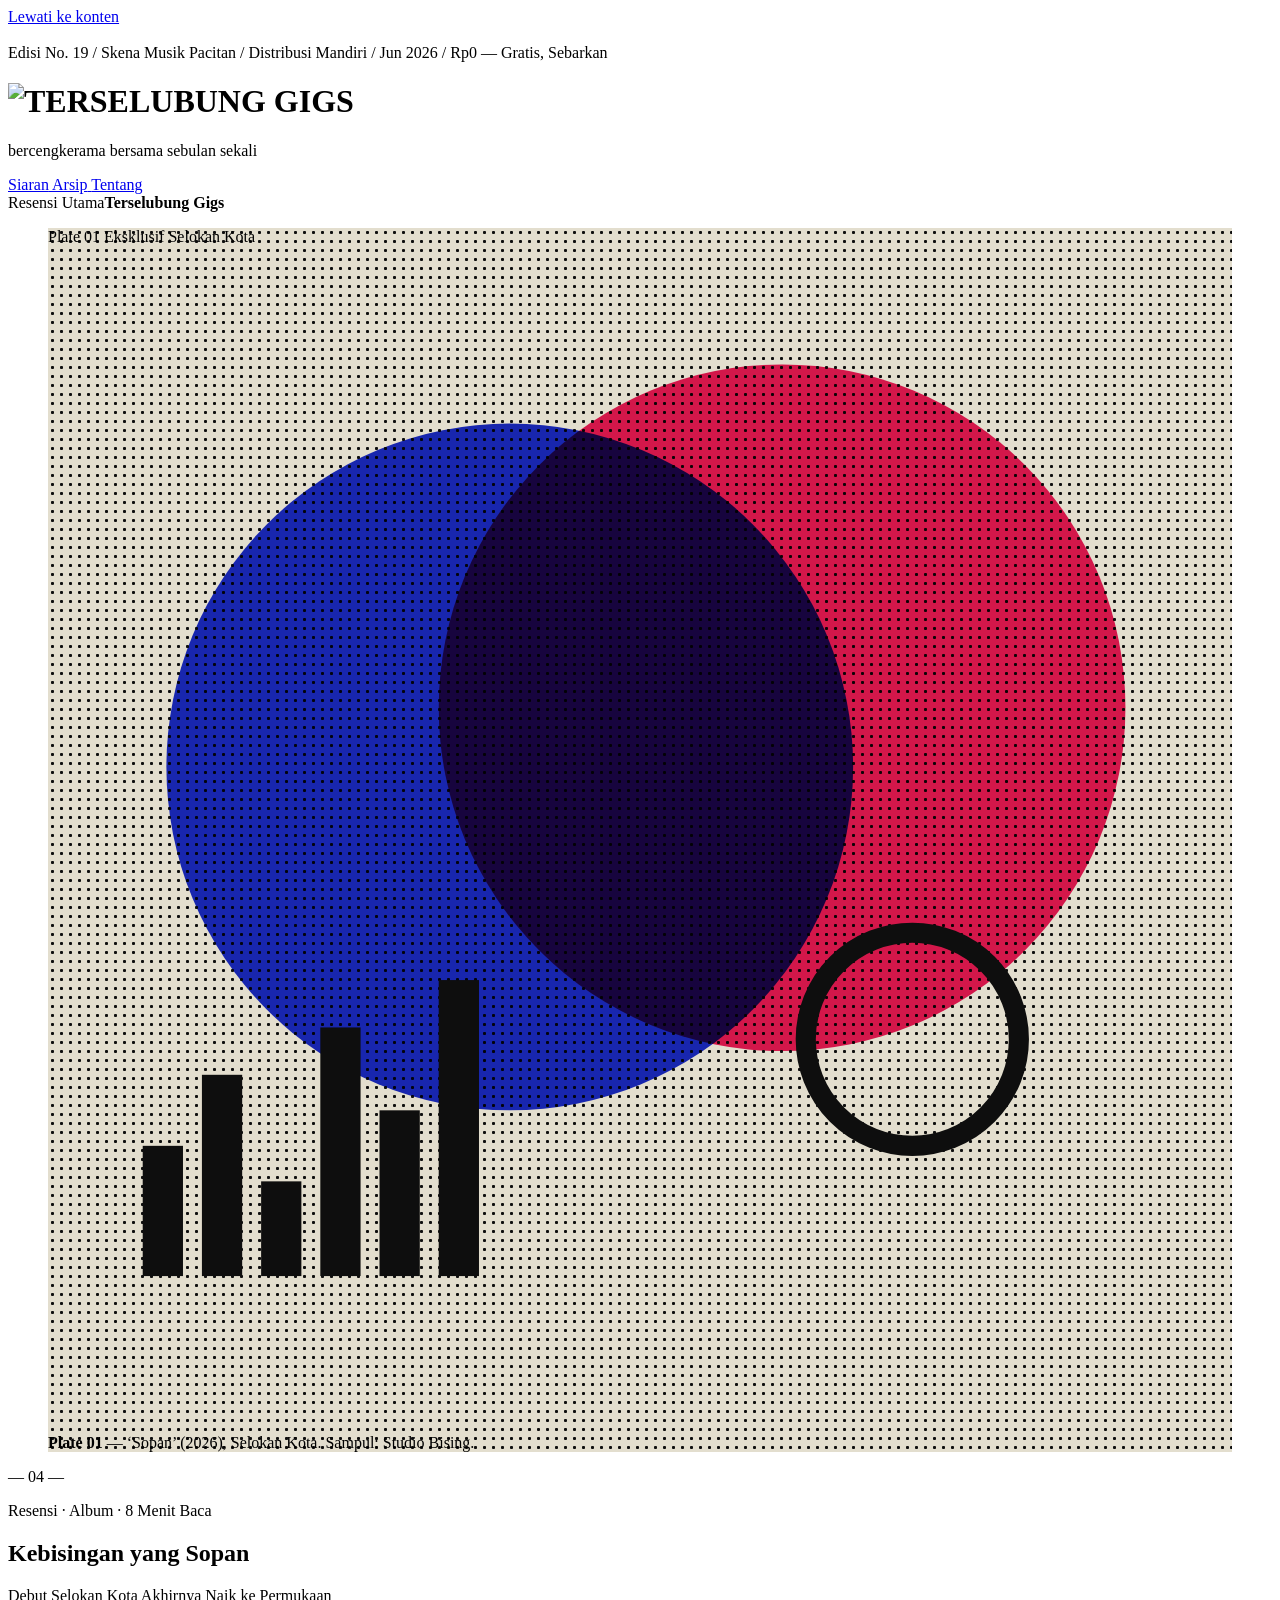
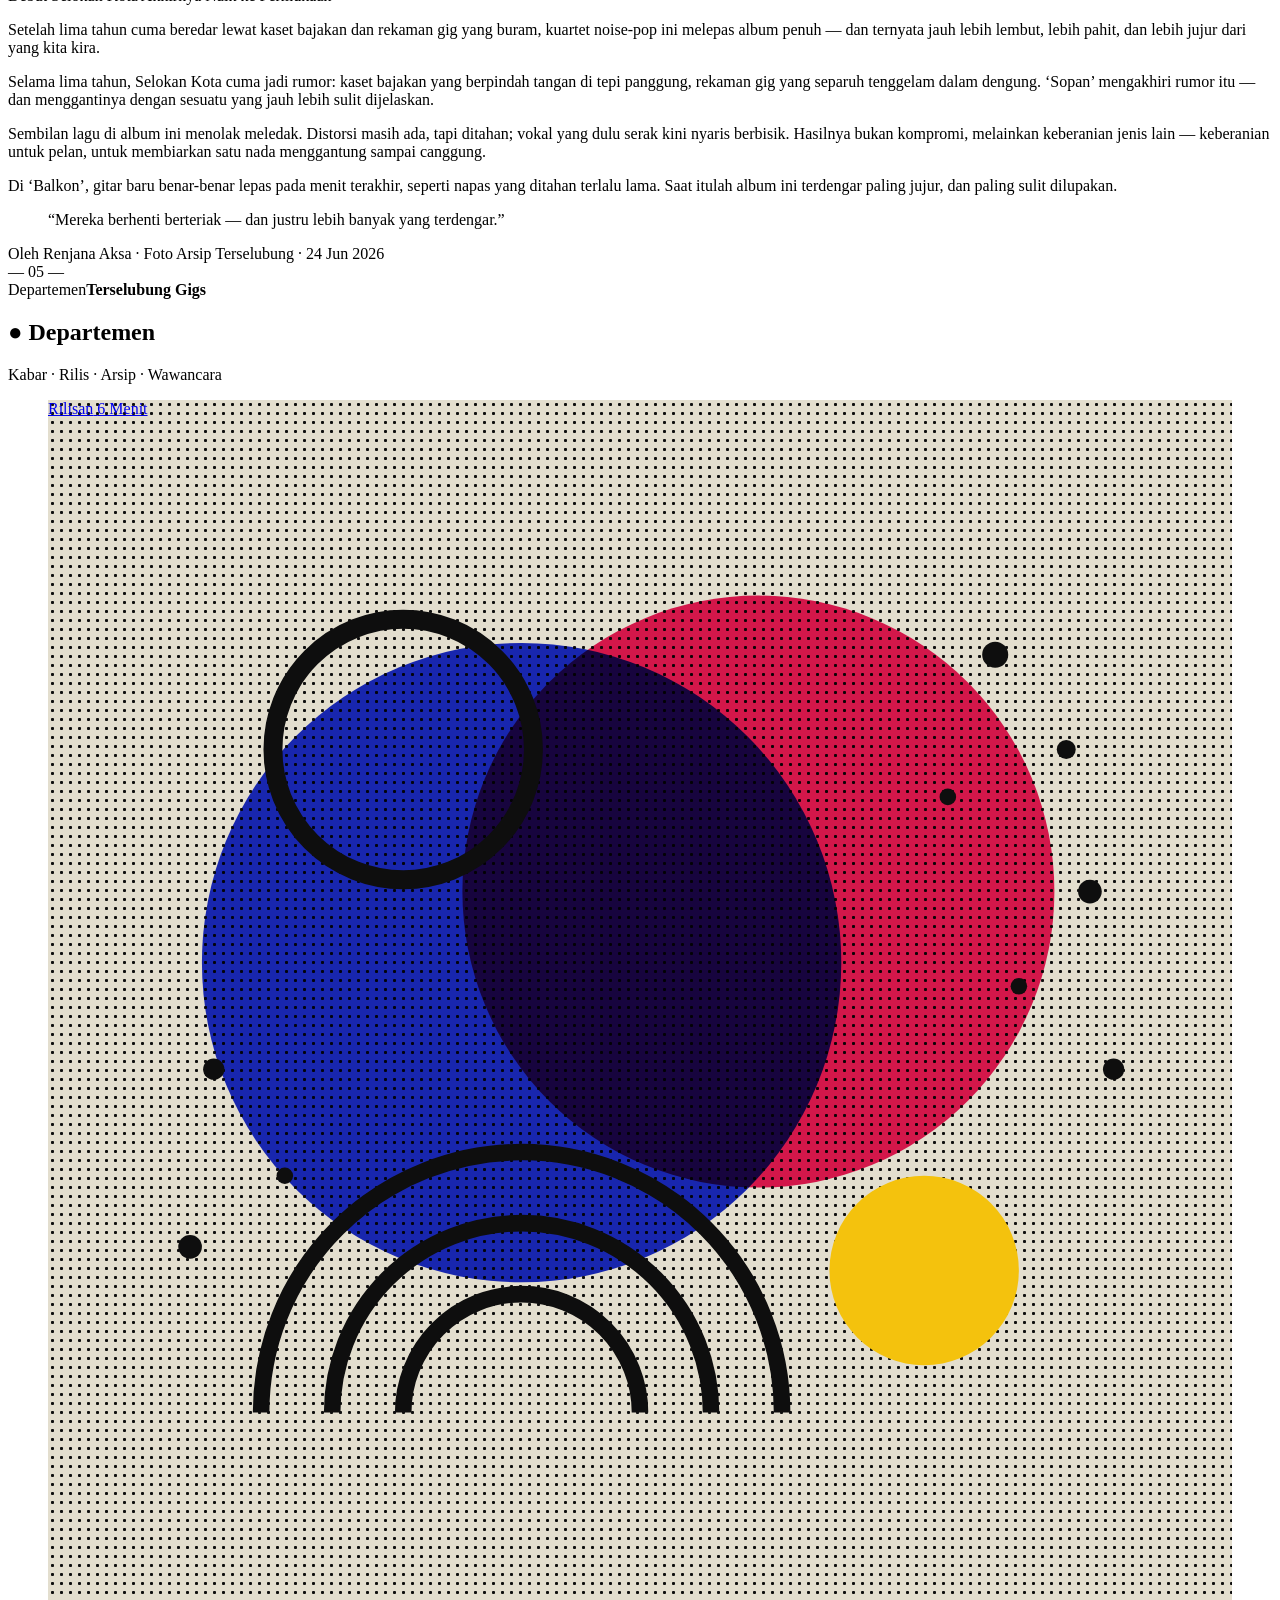
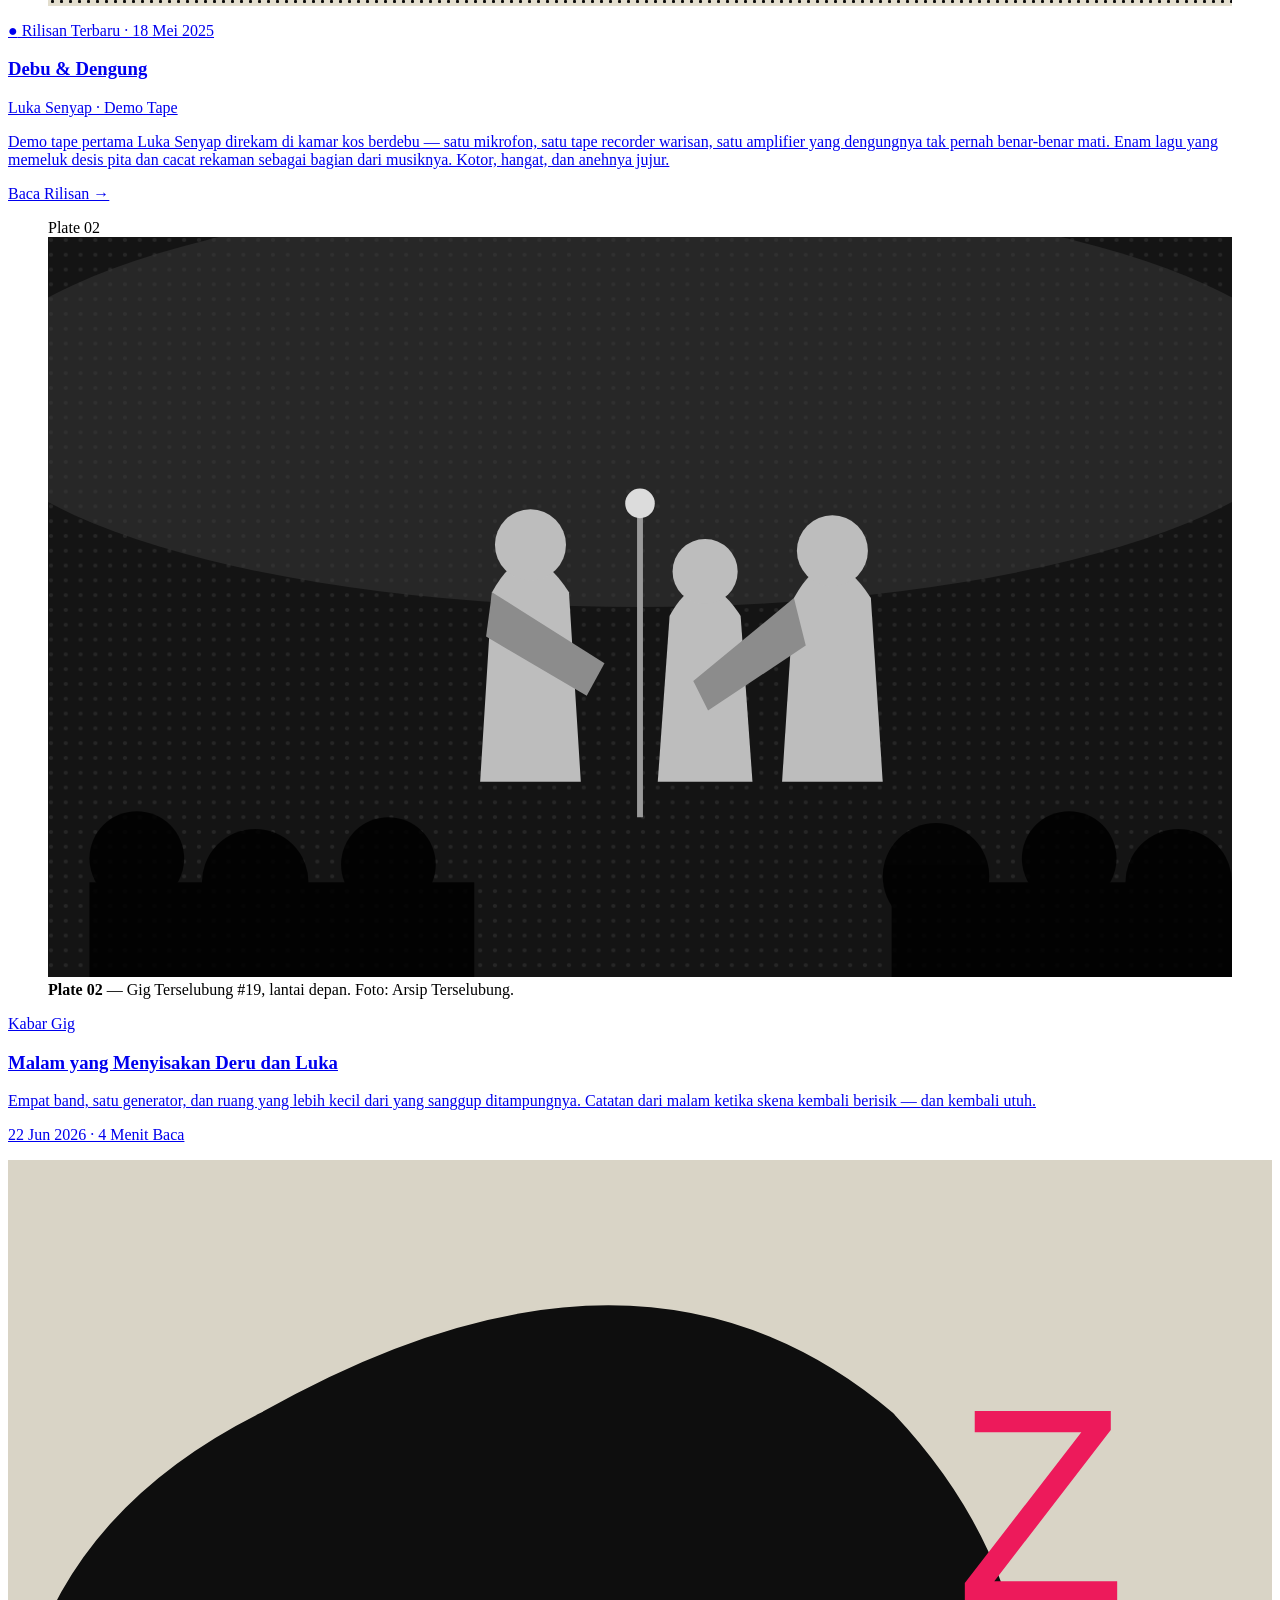
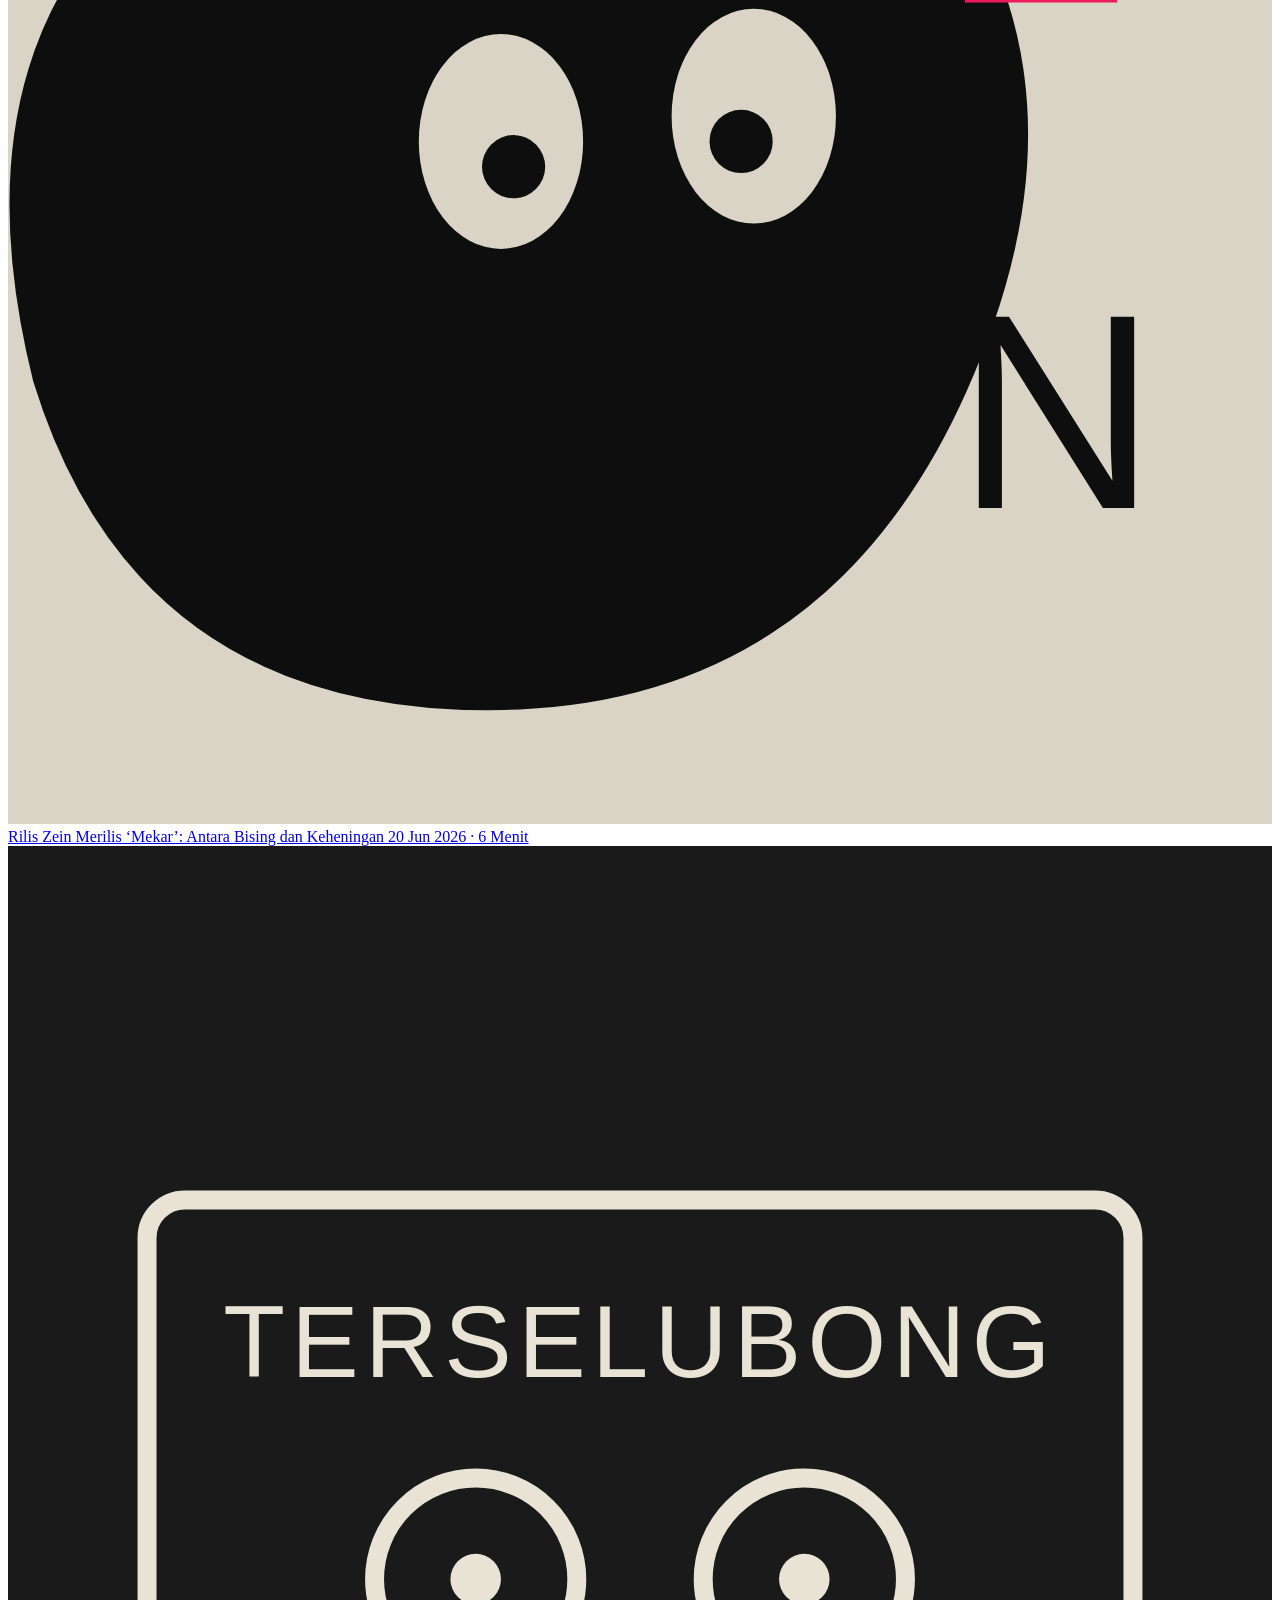
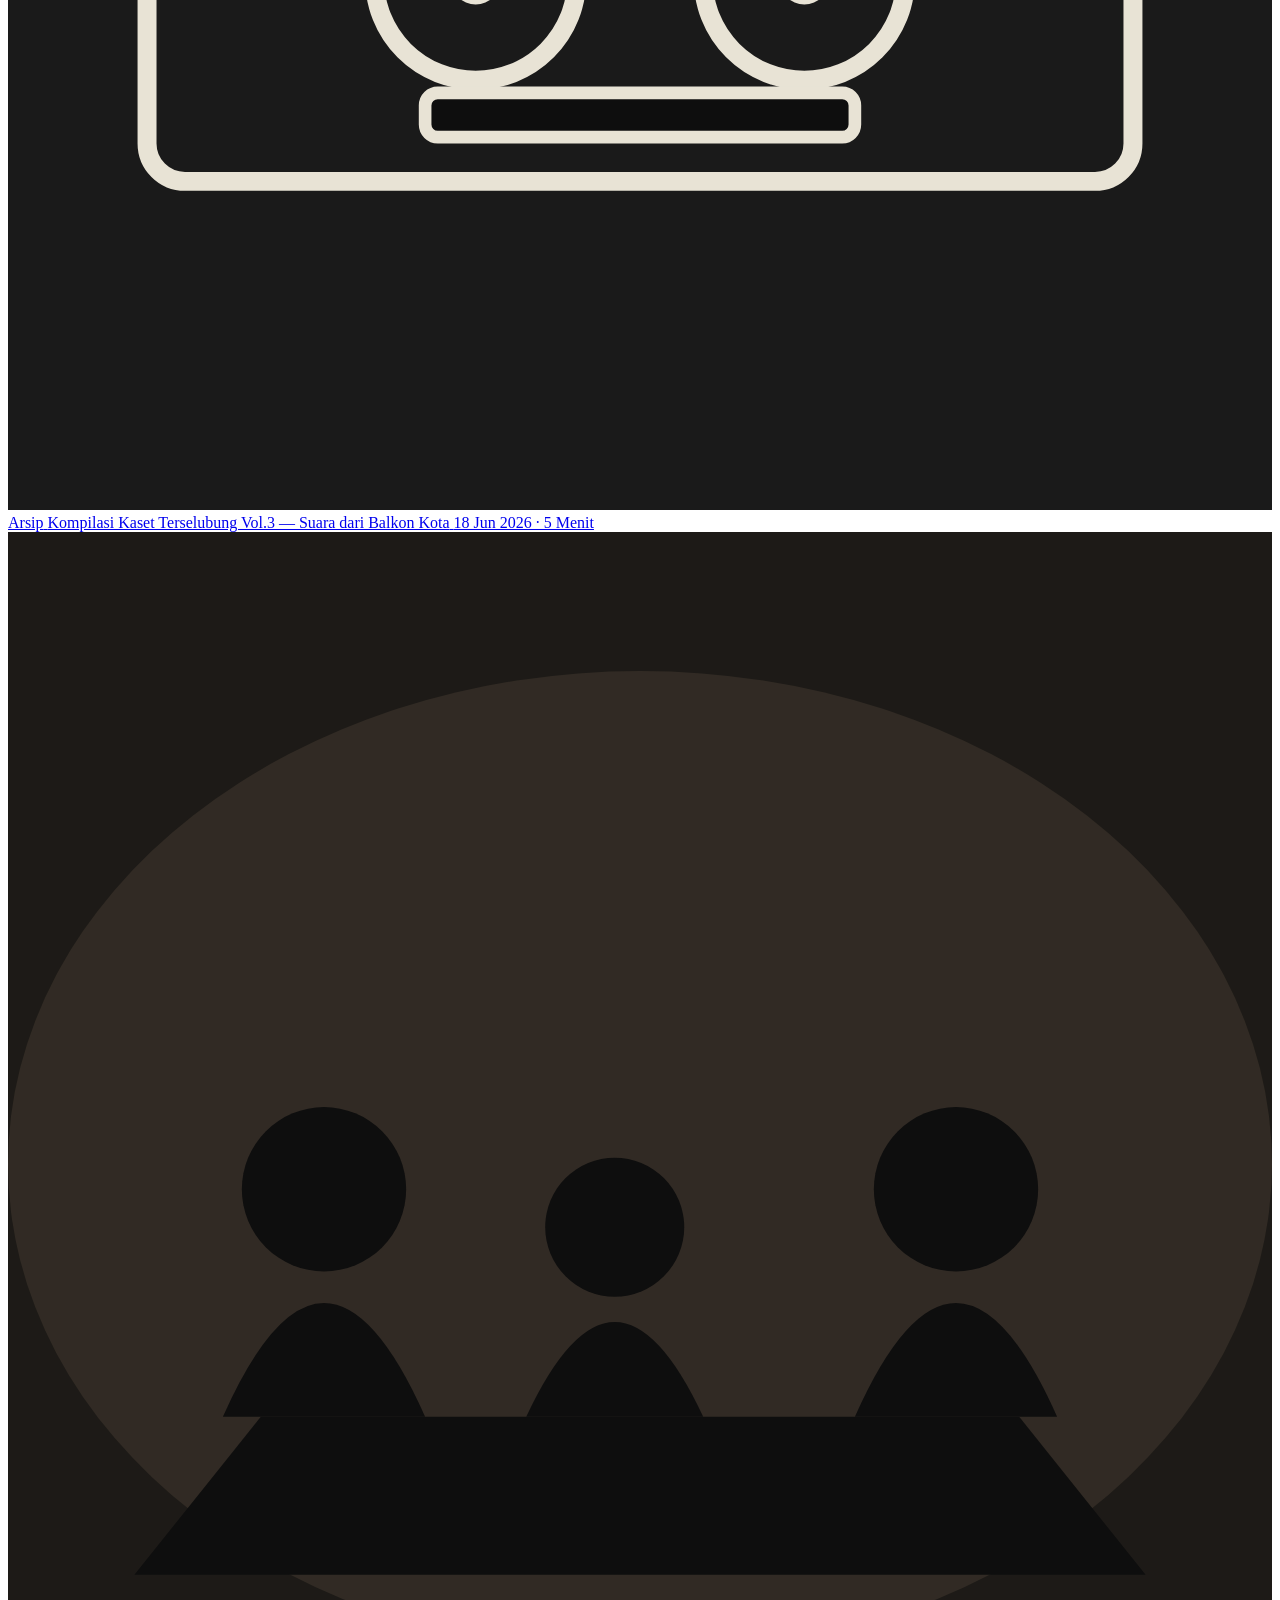
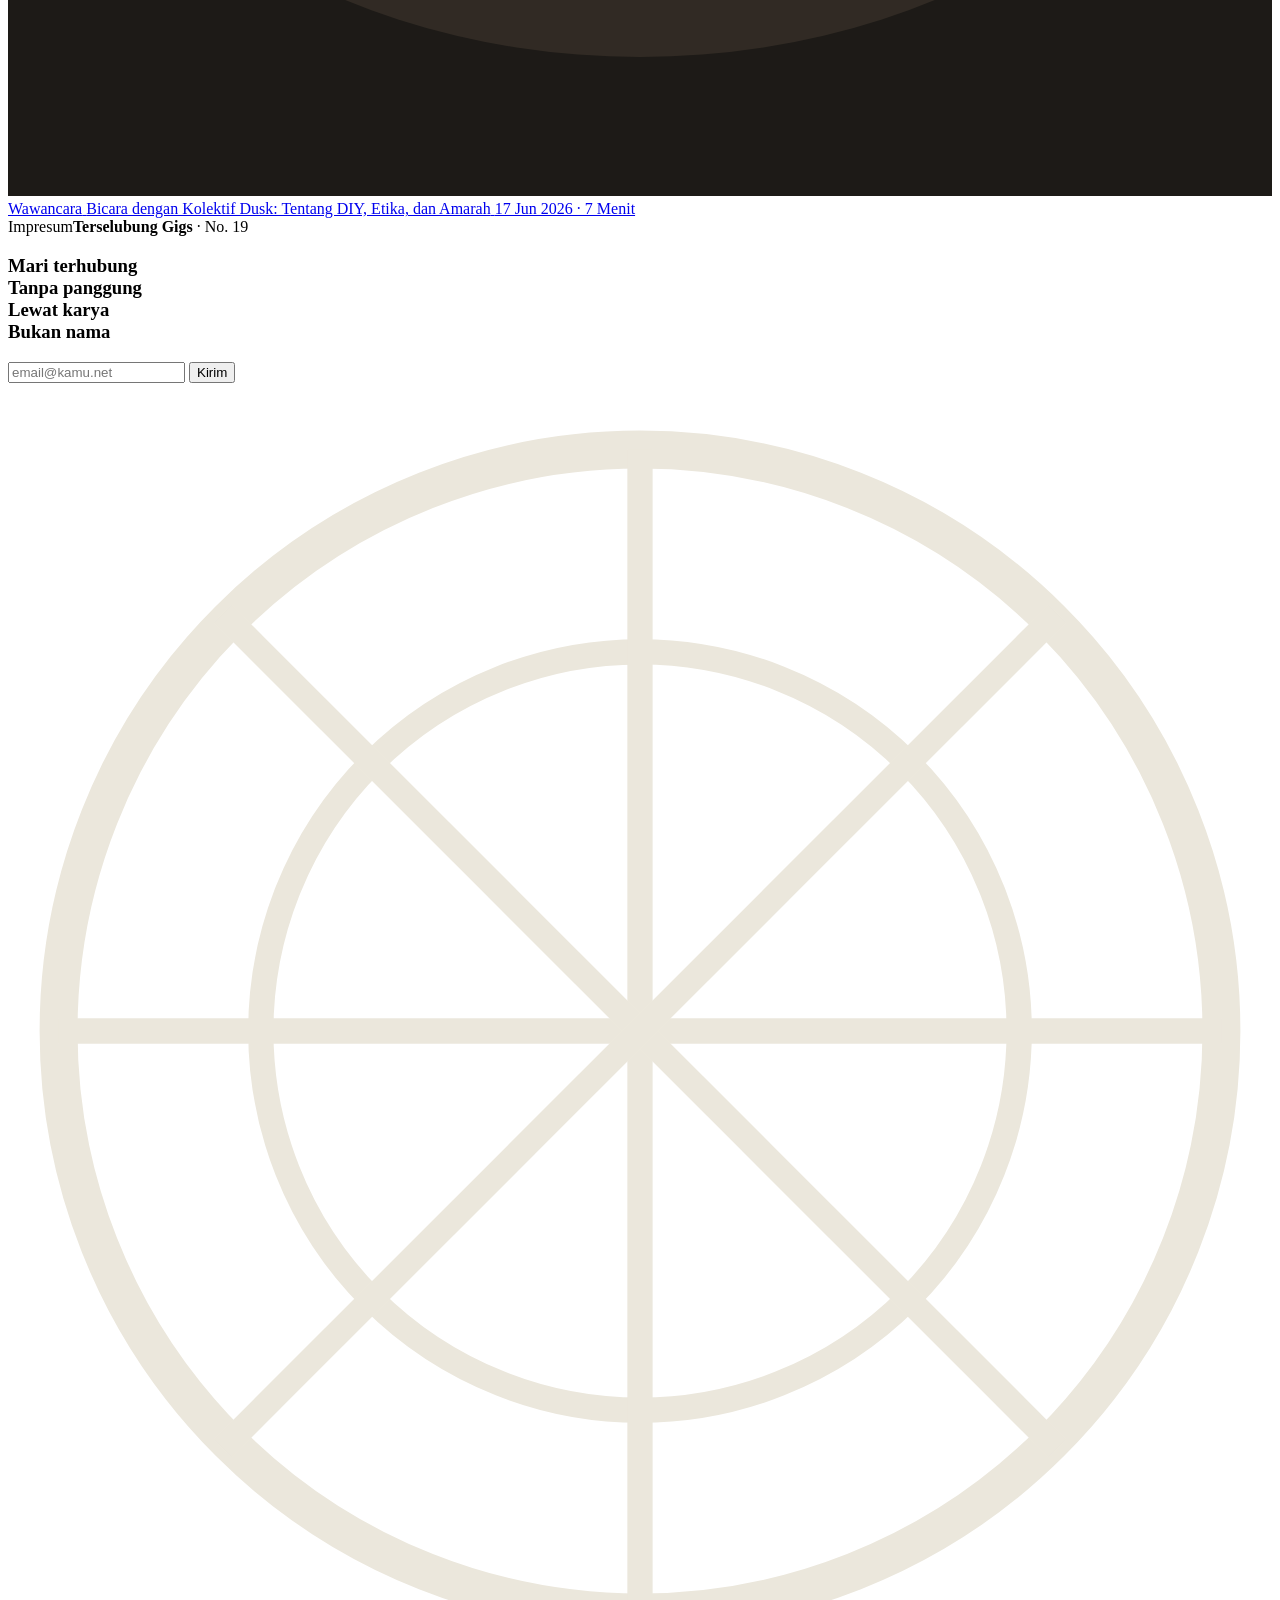
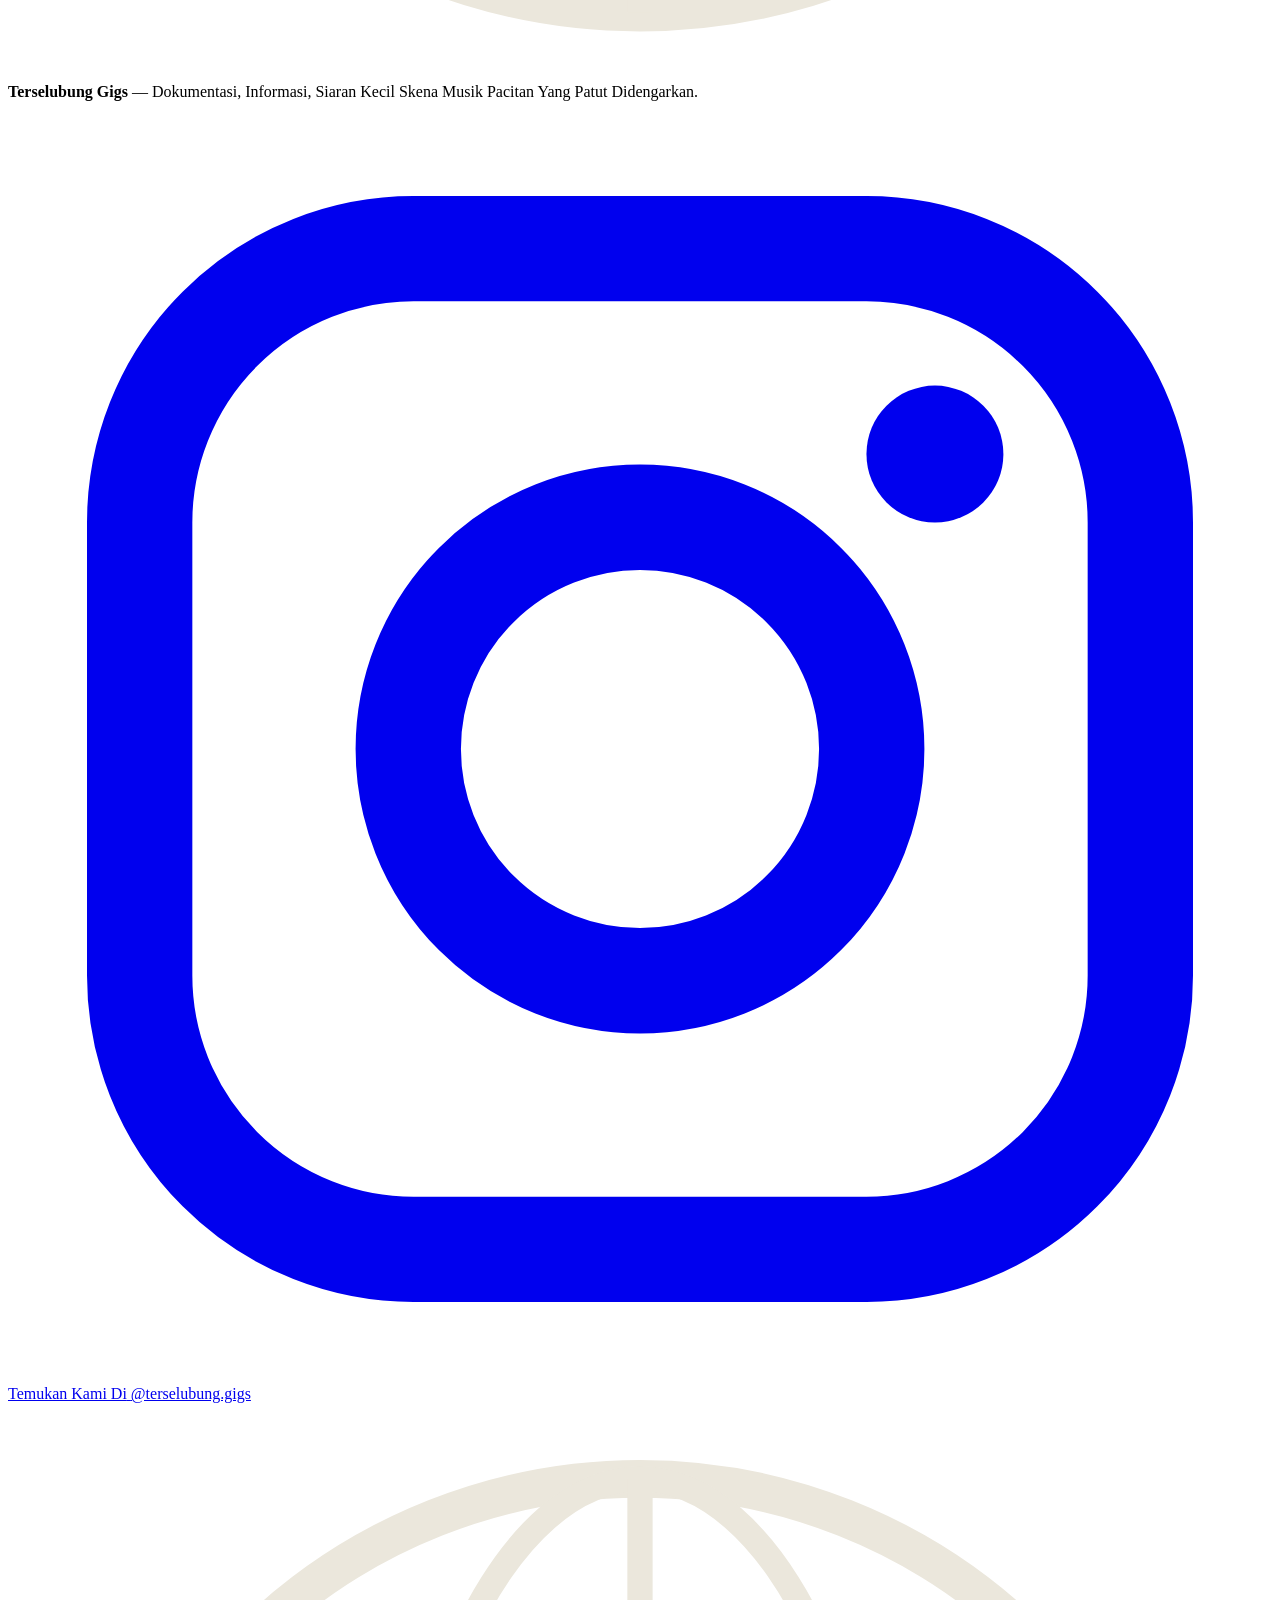
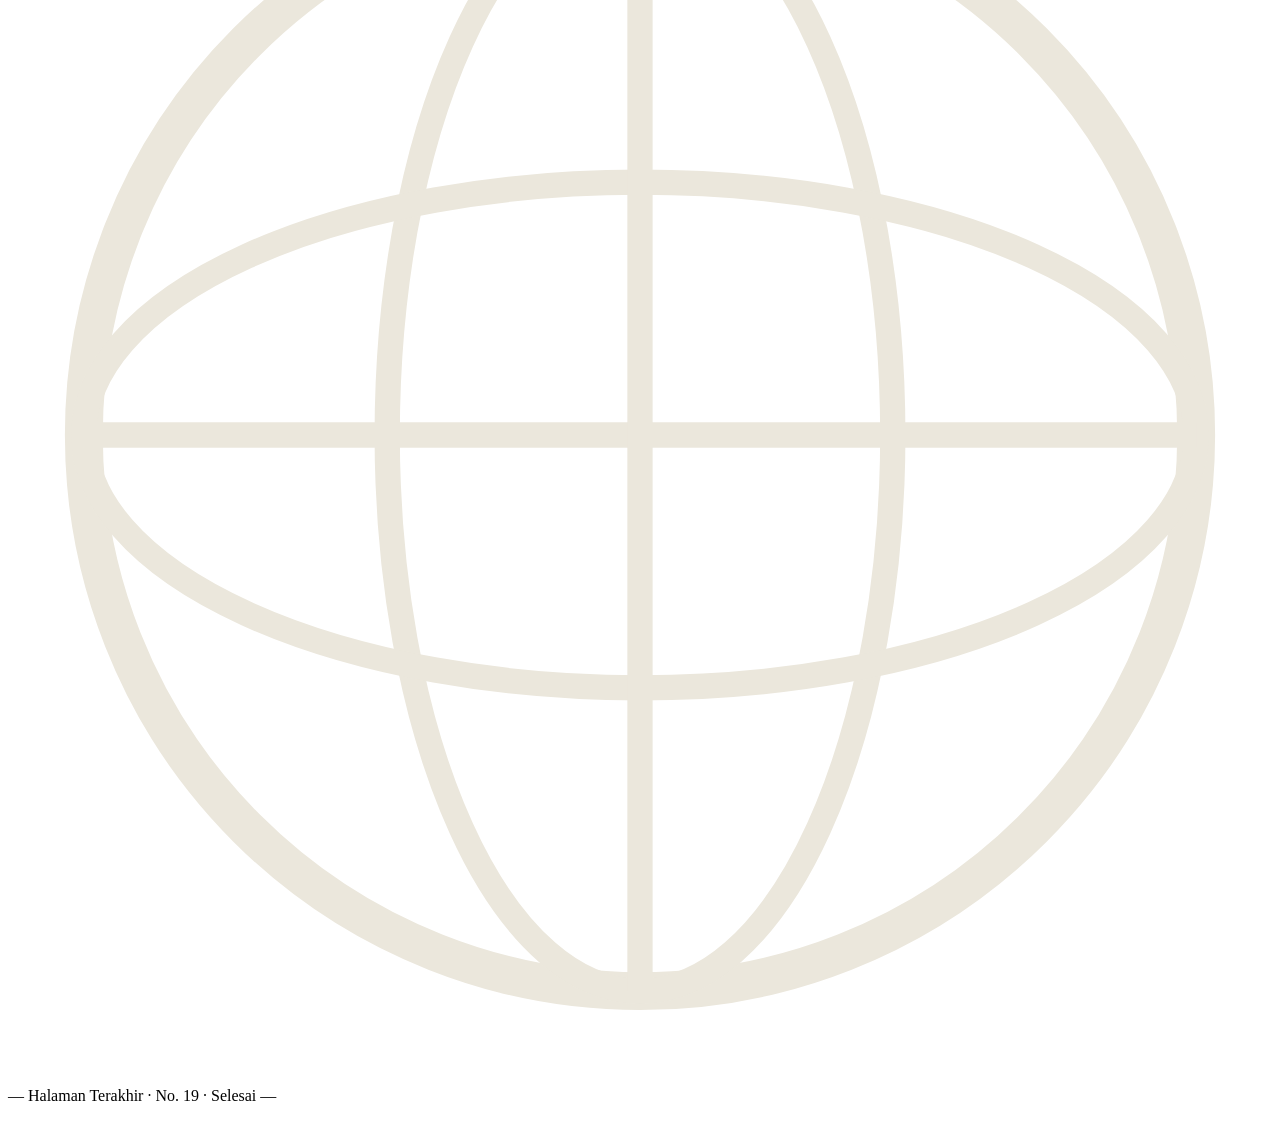
==== TERSELUBUNG/index.html @ 77fc9608 "Initial commit" ====
<!DOCTYPE html>
<html lang="id">
<head>
  <meta charset="UTF-8" />
  <meta name="viewport" content="width=device-width, initial-scale=1" />

  <title>TERSELUBUNG GIGS — No. 19 · Arsip & Siaran Skena Musik Pacitan</title>
  <meta name="description" content="Majalah cetak skena musik Pacitan, edisi web. Resensi, kabar gig, rilis, arsip, dan wawancara. Bising, jujur, dan mandiri." />
  <meta name="theme-color" content="#0e0e0e" />
  <meta property="og:title" content="TERSELUBUNG GIGS — No. 19" />
  <meta property="og:description" content="Dokumentasi, informasi, dan siaran untuk skena musik Pacitan." />
  <meta property="og:type" content="website" />

  <!-- Five families, self-hosted (woff2, Latin subset) -->
  <link rel="preload" href="fonts/unifrakturcook-bold.woff2" as="font" type="font/woff2" crossorigin />
  <link rel="preload" href="fonts/anton-regular.woff2" as="font" type="font/woff2" crossorigin />
  <link rel="stylesheet" href="css/style.css" />
</head>
<body>
  <a class="skip-link" href="#resensi-utama">Lewati ke konten</a>
  <div class="grain" aria-hidden="true"></div>

  <!-- printed-ink roughen filter for the nameplate -->
  <svg class="svg-defs" aria-hidden="true" focusable="false" width="0" height="0">
    <filter id="ink-rough">
      <feTurbulence type="fractalNoise" baseFrequency="0.012 0.018" numOctaves="2" seed="7" result="n" />
      <feDisplacementMap in="SourceGraphic" in2="n" scale="3.4" xChannelSelector="R" yChannelSelector="G" />
    </filter>
  </svg>

  <div class="mag">

    <!-- ============================================== -->
    <!-- DATELINE — static printed banner               -->
    <!-- ============================================== -->
    <div class="dateline">
      <span class="em">Edisi No. 19</span>
      <span class="sep">/</span>
      <span>Skena Musik Pacitan</span>
      <span class="sep">/</span>
      <span>Distribusi Mandiri</span>
      <span class="sep">/</span>
      <span>Jun 2026</span>
      <span class="sep">/</span>
      <span>Rp0 — Gratis, Sebarkan</span>
    </div>

    <!-- ============================================== -->
    <!-- NAMEPLATE — the cover                          -->
    <!-- ============================================== -->
    <header class="nameplate">
      <h1 class="nameplate__logo">
        <img class="nameplate__img" src="assets/images/terselubung-logo.png"
             alt="TERSELUBUNG GIGS" width="1544" height="461" />
      </h1>
      <p class="nameplate__tag">bercengkerama bersama sebulan sekali</p>
    </header>

    <!-- ============================================== -->
    <!-- NAVIGATION — header (rigid scrolling strip)    -->
    <!-- ============================================== -->
    <nav class="topnav" aria-label="Navigasi utama">
      <a class="topnav__link topnav__link--active" href="#resensi-utama" aria-current="page" style="--shake:1.4s;">
        <span class="topnav__dot" aria-hidden="true"></span>
        <span class="topnav__label">Siaran</span>
      </a>
      <a class="topnav__link" href="#departemen" style="--shake:1.7s;">
        <span class="topnav__dot" aria-hidden="true"></span>
        <span class="topnav__label">Arsip</span>
      </a>
      <a class="topnav__link" href="#impresum" style="--shake:1.2s;">
        <span class="topnav__dot" aria-hidden="true"></span>
        <span class="topnav__label">Tentang</span>
      </a>
    </nav>

    <!-- ============================================== -->
    <!-- SPREAD II — RESENSI UTAMA (the feature)        -->
    <!-- ============================================== -->
    <article class="spread feature" id="resensi-utama" aria-labelledby="feat-title">
      <div class="runhead"><span>Resensi Utama</span><span><b>Terselubung Gigs</b></span></div>

      <div class="spread--split">
        <!-- LEFT PAGE — full-bleed plate -->
        <div class="page-l">
          <figure class="plate plate--fill">
            <div class="plate__frame" style="aspect-ratio: 1/1; background:#e3dece; background-image:radial-gradient(#0e0e0e 22%,transparent 23%); background-size:9px 9px;">
              <span class="plate__no">Plate 01</span>
              <span class="plate__tab">Eksklusif</span>
              <span class="plate__spineword" aria-hidden="true">Selokan Kota</span>
              <svg viewBox="0 0 100 100" preserveAspectRatio="xMidYMid meet" role="img" aria-label="Sampul album Sopan: dua lingkaran biru dan merah jambu bertumpuk, grafik batang, dan cincin tinta">
                <circle cx="39" cy="44" r="29" fill="#1a2bd8" style="mix-blend-mode:multiply"/>
                <circle cx="62" cy="39" r="29" fill="#ed1a5b" style="mix-blend-mode:multiply"/>
                <g fill="#0e0e0e">
                  <rect x="8" y="76" width="3.4" height="11"/><rect x="13" y="70" width="3.4" height="17"/>
                  <rect x="18" y="79" width="3.4" height="8"/><rect x="23" y="66" width="3.4" height="21"/>
                  <rect x="28" y="73" width="3.4" height="14"/><rect x="33" y="62" width="3.4" height="25"/>
                </g>
                <circle cx="73" cy="67" r="9" fill="none" stroke="#0e0e0e" stroke-width="1.7"/>
              </svg>
              <figcaption class="plate__cap"><b>Plate 01</b> — ‘Sopan’ (2026), Selokan Kota. Sampul: Studio Bising.</figcaption>
            </div>
          </figure>
          <span class="folio folio--l">— 04 —</span>
        </div>

        <!-- RIGHT PAGE — the type page -->
        <div class="page-r feature__type">
          <p class="kicker"><span class="hot">Resensi</span> · Album · 8 Menit Baca</p>
          <div class="feature__head">
            <h2 class="feature__title" id="feat-title">Kebisingan yang <span class="pink">Sopan</span></h2>
            <p class="feature__deck">Debut Selokan Kota Akhirnya Naik ke Permukaan</p>
          </div>

          <p class="feature__standfirst">Setelah lima tahun cuma beredar lewat kaset bajakan dan rekaman gig yang buram, kuartet noise-pop ini melepas album penuh — dan ternyata jauh lebih lembut, lebih pahit, dan lebih jujur dari yang kita kira.</p>

          <div class="feature__columns">
            <p class="dropcap">Selama lima tahun, Selokan Kota cuma jadi rumor: kaset bajakan yang berpindah tangan di tepi panggung, rekaman gig yang separuh tenggelam dalam dengung. ‘Sopan’ mengakhiri rumor itu — dan menggantinya dengan sesuatu yang jauh lebih sulit dijelaskan.</p>
            <p>Sembilan lagu di album ini menolak meledak. Distorsi masih ada, tapi ditahan; vokal yang dulu serak kini nyaris berbisik. Hasilnya bukan kompromi, melainkan keberanian jenis lain — keberanian untuk pelan, untuk membiarkan satu nada menggantung sampai canggung.</p>
            <p>Di ‘Balkon’, gitar baru benar-benar lepas pada menit terakhir, seperti napas yang ditahan terlalu lama. Saat itulah album ini terdengar paling jujur, dan paling sulit dilupakan.</p>
          </div>

          <blockquote class="pullquote"><span class="mark">“</span>Mereka berhenti berteriak — dan justru lebih banyak yang terdengar.<span class="mark">”</span></blockquote>

          <div class="feature__foot">
            <span>Oleh <span class="author">Renjana Aksa</span> · Foto Arsip Terselubung · 24 Jun 2026</span>
          </div>
          <span class="folio folio--r">— 05 —</span>
        </div>
      </div>
    </article>

    <!-- ============================================== -->
    <!-- SPREAD III — DEPARTEMEN                         -->
    <!-- ============================================== -->
    <section class="spread" id="departemen" aria-labelledby="dept-title">
      <div class="runhead"><span>Departemen</span><span><b>Terselubung Gigs</b></span></div>

      <div class="dept__head">
        <h2 id="dept-title"><span class="dot">●</span> Departemen</h2>
        <span class="pg">Kabar · Rilis · Arsip · Wawancara</span>
      </div>

      <!-- RILISAN TERBARU — Debu & Dengung -->
      <a class="dept__featured" href="debu-dengung.html" aria-label="Baca rilisan terbaru: Debu & Dengung — Luka Senyap">
        <figure class="plate dept__featured-cover">
          <div class="plate__frame" style="aspect-ratio:1/1; background:#e3dece; background-image:radial-gradient(#0e0e0e 22%,transparent 23%); background-size:9px 9px;">
            <span class="badge badge--green">Rilisan</span>
            <span class="dept__featured-read">6 Menit</span>
            <svg viewBox="0 0 100 100" preserveAspectRatio="xMidYMid meet" role="img" aria-label="Cover rilisan Debu &amp; Dengung: lingkaran biru dan merah jambu bertumpuk, cincin tinta, gelombang dengung, titik kuning, dan serakan debu">
              <circle cx="40" cy="46" r="27" fill="#1a2bd8" style="mix-blend-mode:multiply"/>
              <circle cx="60" cy="40" r="25" fill="#ed1a5b" style="mix-blend-mode:multiply"/>
              <g fill="none" stroke="#0e0e0e" stroke-width="1.4">
                <path d="M18 84 A 22 22 0 0 1 62 84"/>
                <path d="M24 84 A 16 16 0 0 1 56 84"/>
                <path d="M30 84 A 10 10 0 0 1 50 84"/>
              </g>
              <circle cx="30" cy="28" r="11" fill="none" stroke="#0e0e0e" stroke-width="1.6"/>
              <circle cx="74" cy="72" r="8" fill="#f4c20d"/>
              <g fill="#0e0e0e">
                <circle cx="80" cy="20" r="1.1"/><circle cx="86" cy="28" r="0.8"/><circle cx="76" cy="32" r="0.7"/>
                <circle cx="88" cy="40" r="1"/><circle cx="82" cy="48" r="0.7"/><circle cx="90" cy="55" r="0.9"/>
                <circle cx="14" cy="55" r="0.9"/><circle cx="20" cy="64" r="0.7"/><circle cx="12" cy="70" r="1"/>
              </g>
            </svg>
          </div>
        </figure>
        <div class="dept__featured-body">
          <span class="dept__featured-kicker"><span class="hot">●</span> Rilisan Terbaru · 18 Mei 2025</span>
          <h3 class="dept__featured-title">Debu &amp; Dengung</h3>
          <p class="dept__featured-band">Luka Senyap · Demo Tape</p>
          <p class="dept__featured-excerpt">Demo tape pertama Luka Senyap direkam di kamar kos berdebu — satu mikrofon, satu tape recorder warisan, satu amplifier yang dengungnya tak pernah benar-benar mati. Enam lagu yang memeluk desis pita dan cacat rekaman sebagai bagian dari musiknya. Kotor, hangat, dan anehnya jujur.</p>
          <span class="dept__featured-more">Baca Rilisan →</span>
        </div>
      </a>

      <div class="dept__body">
        <!-- LEAD (left page) -->
        <div class="dept__lead">
          <figure class="plate">
            <div class="plate__frame" style="aspect-ratio: 16/10;">
              <span class="plate__no">Plate 02</span>
              <svg viewBox="0 0 400 250" role="img" aria-label="Panggung gig yang penuh sesak">
                <defs><pattern id="ht1" width="5" height="5" patternUnits="userSpaceOnUse"><circle cx="1" cy="1" r="0.7" fill="#fff" opacity="0.08"/></pattern></defs>
                <rect width="400" height="250" fill="#141414"/>
                <rect width="400" height="250" fill="url(#ht1)"/>
                <ellipse cx="200" cy="55" rx="230" ry="70" fill="#3a3a3a" opacity="0.5"/>
                <g fill="#000" opacity="0.85">
                  <circle cx="30" cy="210" r="16"/><circle cx="70" cy="218" r="18"/><circle cx="115" cy="212" r="16"/>
                  <circle cx="300" cy="216" r="18"/><circle cx="345" cy="210" r="16"/><circle cx="382" cy="218" r="18"/>
                  <rect x="14" y="218" width="130" height="40"/><rect x="285" y="218" width="130" height="40"/>
                </g>
                <g fill="#bdbdbd">
                  <path d="M150 120 q12 -22 26 0 l4 64 -34 0 z"/><circle cx="163" cy="104" r="12"/>
                  <path d="M150 120 l38 24 -6 11 -34 -20 z" fill="#8c8c8c"/>
                  <path d="M210 128 q11 -20 24 0 l4 56 -32 0 z"/><circle cx="222" cy="113" r="11"/>
                  <path d="M252 122 q12 -22 26 0 l4 62 -34 0 z"/><circle cx="265" cy="106" r="12"/>
                  <path d="M252 122 l-34 28 5 10 33 -22 z" fill="#8c8c8c"/>
                </g>
                <line x1="200" y1="92" x2="200" y2="196" stroke="#9a9a9a" stroke-width="2"/><circle cx="200" cy="90" r="5" fill="#dcdcdc"/>
              </svg>
            </div>
            <figcaption class="plate__cap"><b>Plate 02</b> — Gig Terselubung #19, lantai depan. Foto: Arsip Terselubung.</figcaption>
          </figure>
          <a class="dept__lead-text" href="#" style="display:block">
            <span class="rubric">Kabar Gig</span>
            <h3 class="title">Malam yang Menyisakan Deru dan Luka</h3>
            <p class="excerpt">Empat band, satu generator, dan ruang yang lebih kecil dari yang sanggup ditampungnya. Catatan dari malam ketika skena kembali berisik — dan kembali utuh.</p>
            <p class="meta">22 Jun 2026 · 4 Menit Baca</p>
          </a>
        </div>

        <!-- DEPARTMENT COLUMN (right page) -->
        <div class="dept__list">

          <a class="dept__entry" href="#">
            <span class="thumb" aria-hidden="true">
              <svg viewBox="0 0 200 200" role="img" aria-label="Poster fotokopi Zein">
                <rect width="200" height="200" fill="#d9d4c6"/>
                <path d="M40 40 q60 -34 100 0 q34 36 14 86 q-22 56 -78 56 q-56 0 -72 -52 q-16 -64 36 -90 z" fill="#0e0e0e"/>
                <ellipse cx="78" cy="92" rx="13" ry="17" fill="#d9d4c6"/><ellipse cx="118" cy="88" rx="13" ry="17" fill="#d9d4c6"/>
                <circle cx="80" cy="96" r="5" fill="#0e0e0e"/><circle cx="116" cy="92" r="5" fill="#0e0e0e"/>
                <path d="M74 140 l46 -5 -3 7 -42 4 z" fill="#0e0e0e"/>
                <text x="150" y="70" font-family="Anton,sans-serif" font-size="44" fill="#ed1a5b">Z</text>
                <text x="150" y="150" font-family="Anton,sans-serif" font-size="44" fill="#0e0e0e">N</text>
              </svg>
            </span>
            <span>
              <span class="rubric green">Rilis</span>
              <span class="e-title">Zein Merilis ‘Mekar’: Antara Bising dan Keheningan</span>
              <span class="e-meta">20 Jun 2026 · 6 Menit</span>
            </span>
          </a>

          <a class="dept__entry" href="#">
            <span class="thumb" aria-hidden="true">
              <svg viewBox="0 0 200 200" role="img" aria-label="Kaset kompilasi">
                <rect width="200" height="200" fill="#1a1a1a"/>
                <rect x="22" y="56" width="156" height="92" rx="6" fill="none" stroke="#e8e3d5" stroke-width="3"/>
                <text x="100" y="84" text-anchor="middle" font-family="Anton,sans-serif" font-size="16" fill="#e8e3d5" letter-spacing="1">TERSELUBONG</text>
                <g stroke="#e8e3d5" stroke-width="3" fill="none"><circle cx="74" cy="116" r="16"/><circle cx="126" cy="116" r="16"/></g>
                <g fill="#e8e3d5"><circle cx="74" cy="116" r="4"/><circle cx="126" cy="116" r="4"/></g>
                <rect x="66" y="134" width="68" height="7" rx="2" fill="#0e0e0e" stroke="#e8e3d5" stroke-width="2"/>
              </svg>
            </span>
            <span>
              <span class="rubric yellow">Arsip</span>
              <span class="e-title">Kompilasi Kaset Terselubung Vol.3 — Suara dari Balkon Kota</span>
              <span class="e-meta">18 Jun 2026 · 5 Menit</span>
            </span>
          </a>

          <a class="dept__entry" href="#">
            <span class="thumb" aria-hidden="true">
              <svg viewBox="0 0 200 200" role="img" aria-label="Wawancara kolektif">
                <rect width="200" height="200" fill="#1d1a17"/>
                <ellipse cx="100" cy="100" rx="100" ry="78" fill="#4a3f33" opacity="0.45"/>
                <path d="M20 165 L180 165 L160 140 L40 140 Z" fill="#0e0e0e"/>
                <g fill="#0e0e0e">
                  <path d="M34 140 q16 -36 32 0 z"/><circle cx="50" cy="104" r="13"/>
                  <path d="M82 140 q14 -30 28 0 z"/><circle cx="96" cy="110" r="11"/>
                  <path d="M134 140 q16 -36 32 0 z"/><circle cx="150" cy="104" r="13"/>
                </g>
              </svg>
            </span>
            <span>
              <span class="rubric pink">Wawancara</span>
              <span class="e-title">Bicara dengan Kolektif Dusk: Tentang DIY, Etika, dan Amarah</span>
              <span class="e-meta">17 Jun 2026 · 7 Menit</span>
            </span>
          </a>

        </div>
      </div>
    </section>

    <!-- ============================================== -->
    <!-- SPREAD IV — IMPRESUM (back page)               -->
    <!-- ============================================== -->
    <footer class="spread imprint" id="impresum">
      <div class="runhead"><span>Impresum</span><span><b>Terselubung Gigs</b> · No. 19</span></div>

      <!-- subscription card -->
      <section class="subscribe" aria-labelledby="sub-title">
        <div class="subscribe__copy">
          <h3 id="sub-title">Mari terhubung<br />Tanpa panggung<br />Lewat karya<br />Bukan nama</h3>
        </div>
        <form class="subscribe__form" id="subscribe-form" novalidate>
          <input class="subscribe__input" id="subscribe-email" type="email" name="email" placeholder="email@kamu.net" aria-label="Alamat email" required />
          <button class="subscribe__btn" type="submit">Kirim</button>
          <p class="subscribe__note" id="subscribe-note" role="status" aria-live="polite"></p>
        </form>
      </section>

      <!-- colophon / imprint -->
      <section class="colophon">
        <div class="colophon__mark" aria-hidden="true">
          <svg viewBox="0 0 100 100">
            <circle cx="50" cy="50" r="46" fill="none" stroke="#ebe7dc" stroke-width="3"/>
            <circle cx="50" cy="50" r="30" fill="none" stroke="#ebe7dc" stroke-width="2"/>
            <line x1="50" y1="4" x2="50" y2="96" stroke="#ebe7dc" stroke-width="2"/>
            <line x1="4" y1="50" x2="96" y2="50" stroke="#ebe7dc" stroke-width="2"/>
            <line x1="17" y1="17" x2="83" y2="83" stroke="#ebe7dc" stroke-width="2"/>
            <line x1="83" y1="17" x2="17" y2="83" stroke="#ebe7dc" stroke-width="2"/>
          </svg>
        </div>
        <p class="colophon__credits">
          <b>Terselubung Gigs</b> — Dokumentasi, Informasi, Siaran Kecil Skena Musik Pacitan Yang Patut Didengarkan.
        </p>
        <a class="colophon__ig" href="https://instagram.com/terselubung.gigs" target="_blank" rel="noopener" aria-label="Instagram Terselubung Gigs">
          <span class="colophon__ig-thumb" aria-hidden="true">
            <svg viewBox="0 0 24 24" fill="none" stroke="currentColor" stroke-width="2" stroke-linecap="round">
              <rect x="2.5" y="2.5" width="19" height="19" rx="5.2"/>
              <circle cx="12" cy="12" r="4.4"/>
              <circle cx="17.6" cy="6.4" r="1.3" fill="currentColor" stroke="none"/>
            </svg>
          </span>
          <span class="colophon__ig-text">
            <span class="lab">Temukan Kami Di</span>
            <span class="handle">@terselubung.gigs</span>
          </span>
        </a>
        <div class="colophon__globe" aria-hidden="true">
          <svg viewBox="0 0 100 100">
            <circle cx="50" cy="50" r="44" fill="none" stroke="#ebe7dc" stroke-width="3"/>
            <ellipse cx="50" cy="50" rx="20" ry="44" fill="none" stroke="#ebe7dc" stroke-width="2"/>
            <ellipse cx="50" cy="50" rx="44" ry="20" fill="none" stroke="#ebe7dc" stroke-width="2"/>
            <line x1="6" y1="50" x2="94" y2="50" stroke="#ebe7dc" stroke-width="2"/>
            <line x1="50" y1="6" x2="50" y2="94" stroke="#ebe7dc" stroke-width="2"/>
          </svg>
        </div>
      </section>

      <p class="endmark">— Halaman Terakhir · No. 19 · Selesai —</p>
    </footer>

  </div><!-- /.mag -->

  <script src="js/script.js"></script>
</body>
</html>
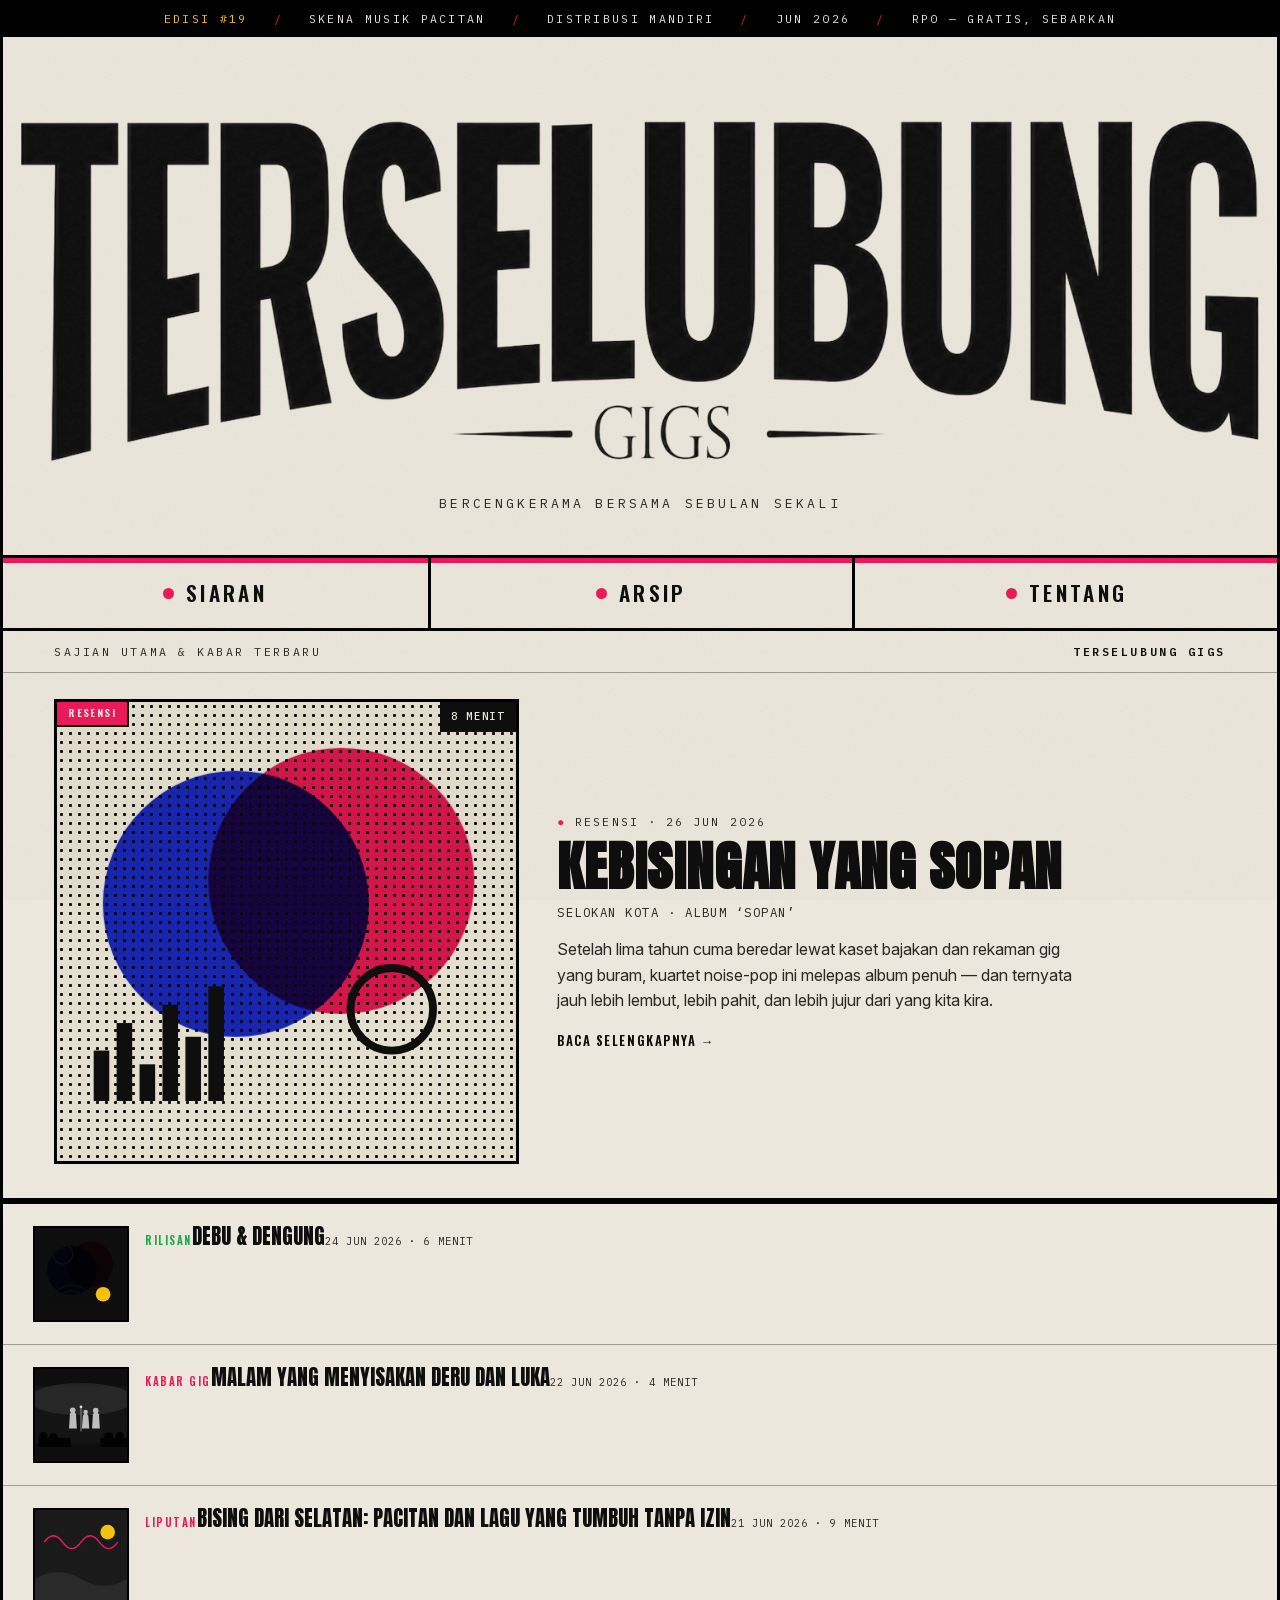
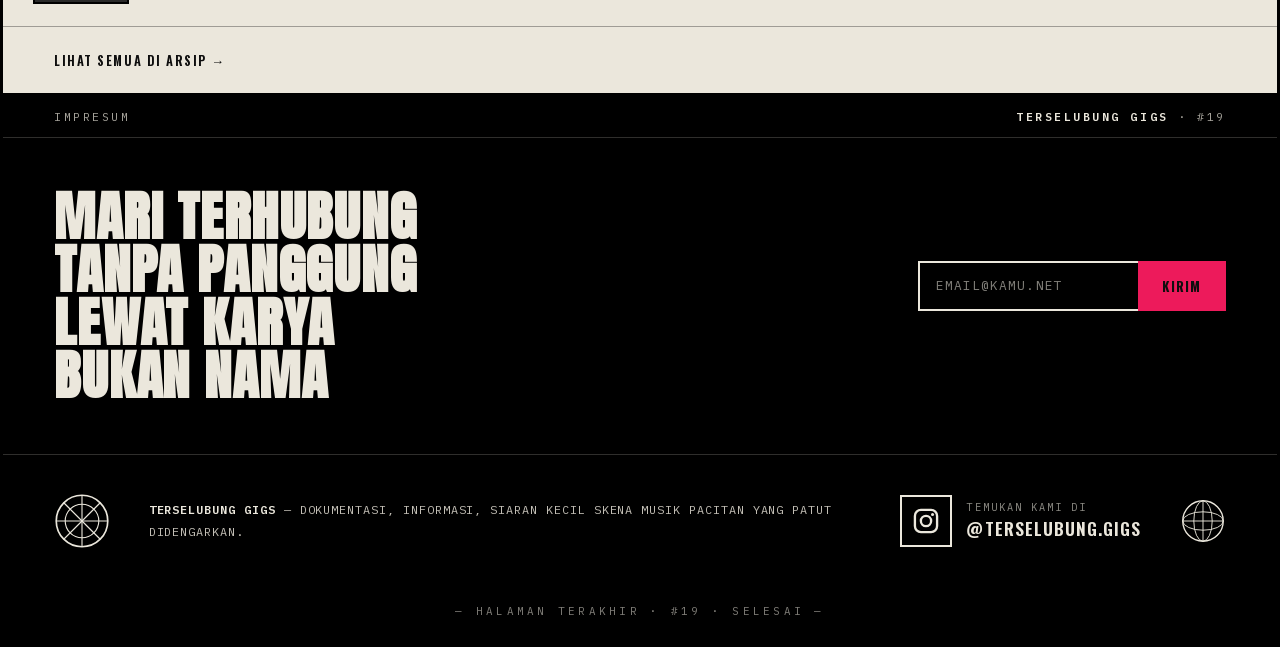
==== commit 10433193: "Tambah index.html redirect di root TERSELUBUNG ke articles/index.html Jaminan "/" selalu jalan di ho" ====
--- a/TERSELUBUNG/index.html
+++ b/TERSELUBUNG/index.html
@@ -2,340 +2,12 @@
 <html lang="id">
 <head>
   <meta charset="UTF-8" />
-  <meta name="viewport" content="width=device-width, initial-scale=1" />
-
-  <title>TERSELUBUNG GIGS — No. 19 · Arsip & Siaran Skena Musik Pacitan</title>
-  <meta name="description" content="Majalah cetak skena musik Pacitan, edisi web. Resensi, kabar gig, rilis, arsip, dan wawancara. Bising, jujur, dan mandiri." />
-  <meta name="theme-color" content="#0e0e0e" />
-  <meta property="og:title" content="TERSELUBUNG GIGS — No. 19" />
-  <meta property="og:description" content="Dokumentasi, informasi, dan siaran untuk skena musik Pacitan." />
-  <meta property="og:type" content="website" />
-
-  <!-- Five families, self-hosted (woff2, Latin subset) -->
-  <link rel="preload" href="fonts/unifrakturcook-bold.woff2" as="font" type="font/woff2" crossorigin />
-  <link rel="preload" href="fonts/anton-regular.woff2" as="font" type="font/woff2" crossorigin />
-  <link rel="stylesheet" href="css/style.css" />
+  <meta http-equiv="refresh" content="0; url=articles/index.html" />
+  <link rel="canonical" href="articles/index.html" />
+  <title>TERSELUBUNG GIGS</title>
 </head>
 <body>
-  <a class="skip-link" href="#resensi-utama">Lewati ke konten</a>
-  <div class="grain" aria-hidden="true"></div>
-
-  <!-- printed-ink roughen filter for the nameplate -->
-  <svg class="svg-defs" aria-hidden="true" focusable="false" width="0" height="0">
-    <filter id="ink-rough">
-      <feTurbulence type="fractalNoise" baseFrequency="0.012 0.018" numOctaves="2" seed="7" result="n" />
-      <feDisplacementMap in="SourceGraphic" in2="n" scale="3.4" xChannelSelector="R" yChannelSelector="G" />
-    </filter>
-  </svg>
-
-  <div class="mag">
-
-    <!-- ============================================== -->
-    <!-- DATELINE — static printed banner               -->
-    <!-- ============================================== -->
-    <div class="dateline">
-      <span class="em">Edisi No. 19</span>
-      <span class="sep">/</span>
-      <span>Skena Musik Pacitan</span>
-      <span class="sep">/</span>
-      <span>Distribusi Mandiri</span>
-      <span class="sep">/</span>
-      <span>Jun 2026</span>
-      <span class="sep">/</span>
-      <span>Rp0 — Gratis, Sebarkan</span>
-    </div>
-
-    <!-- ============================================== -->
-    <!-- NAMEPLATE — the cover                          -->
-    <!-- ============================================== -->
-    <header class="nameplate">
-      <h1 class="nameplate__logo">
-        <img class="nameplate__img" src="assets/images/terselubung-logo.png"
-             alt="TERSELUBUNG GIGS" width="1544" height="461" />
-      </h1>
-      <p class="nameplate__tag">bercengkerama bersama sebulan sekali</p>
-    </header>
-
-    <!-- ============================================== -->
-    <!-- NAVIGATION — header (rigid scrolling strip)    -->
-    <!-- ============================================== -->
-    <nav class="topnav" aria-label="Navigasi utama">
-      <a class="topnav__link topnav__link--active" href="#resensi-utama" aria-current="page" style="--shake:1.4s;">
-        <span class="topnav__dot" aria-hidden="true"></span>
-        <span class="topnav__label">Siaran</span>
-      </a>
-      <a class="topnav__link" href="#departemen" style="--shake:1.7s;">
-        <span class="topnav__dot" aria-hidden="true"></span>
-        <span class="topnav__label">Arsip</span>
-      </a>
-      <a class="topnav__link" href="#impresum" style="--shake:1.2s;">
-        <span class="topnav__dot" aria-hidden="true"></span>
-        <span class="topnav__label">Tentang</span>
-      </a>
-    </nav>
-
-    <!-- ============================================== -->
-    <!-- SPREAD II — RESENSI UTAMA (the feature)        -->
-    <!-- ============================================== -->
-    <article class="spread feature" id="resensi-utama" aria-labelledby="feat-title">
-      <div class="runhead"><span>Resensi Utama</span><span><b>Terselubung Gigs</b></span></div>
-
-      <div class="spread--split">
-        <!-- LEFT PAGE — full-bleed plate -->
-        <div class="page-l">
-          <figure class="plate plate--fill">
-            <div class="plate__frame" style="aspect-ratio: 1/1; background:#e3dece; background-image:radial-gradient(#0e0e0e 22%,transparent 23%); background-size:9px 9px;">
-              <span class="plate__no">Plate 01</span>
-              <span class="plate__tab">Eksklusif</span>
-              <span class="plate__spineword" aria-hidden="true">Selokan Kota</span>
-              <svg viewBox="0 0 100 100" preserveAspectRatio="xMidYMid meet" role="img" aria-label="Sampul album Sopan: dua lingkaran biru dan merah jambu bertumpuk, grafik batang, dan cincin tinta">
-                <circle cx="39" cy="44" r="29" fill="#1a2bd8" style="mix-blend-mode:multiply"/>
-                <circle cx="62" cy="39" r="29" fill="#ed1a5b" style="mix-blend-mode:multiply"/>
-                <g fill="#0e0e0e">
-                  <rect x="8" y="76" width="3.4" height="11"/><rect x="13" y="70" width="3.4" height="17"/>
-                  <rect x="18" y="79" width="3.4" height="8"/><rect x="23" y="66" width="3.4" height="21"/>
-                  <rect x="28" y="73" width="3.4" height="14"/><rect x="33" y="62" width="3.4" height="25"/>
-                </g>
-                <circle cx="73" cy="67" r="9" fill="none" stroke="#0e0e0e" stroke-width="1.7"/>
-              </svg>
-              <figcaption class="plate__cap"><b>Plate 01</b> — ‘Sopan’ (2026), Selokan Kota. Sampul: Studio Bising.</figcaption>
-            </div>
-          </figure>
-          <span class="folio folio--l">— 04 —</span>
-        </div>
-
-        <!-- RIGHT PAGE — the type page -->
-        <div class="page-r feature__type">
-          <p class="kicker"><span class="hot">Resensi</span> · Album · 8 Menit Baca</p>
-          <div class="feature__head">
-            <h2 class="feature__title" id="feat-title">Kebisingan yang <span class="pink">Sopan</span></h2>
-            <p class="feature__deck">Debut Selokan Kota Akhirnya Naik ke Permukaan</p>
-          </div>
-
-          <p class="feature__standfirst">Setelah lima tahun cuma beredar lewat kaset bajakan dan rekaman gig yang buram, kuartet noise-pop ini melepas album penuh — dan ternyata jauh lebih lembut, lebih pahit, dan lebih jujur dari yang kita kira.</p>
-
-          <div class="feature__columns">
-            <p class="dropcap">Selama lima tahun, Selokan Kota cuma jadi rumor: kaset bajakan yang berpindah tangan di tepi panggung, rekaman gig yang separuh tenggelam dalam dengung. ‘Sopan’ mengakhiri rumor itu — dan menggantinya dengan sesuatu yang jauh lebih sulit dijelaskan.</p>
-            <p>Sembilan lagu di album ini menolak meledak. Distorsi masih ada, tapi ditahan; vokal yang dulu serak kini nyaris berbisik. Hasilnya bukan kompromi, melainkan keberanian jenis lain — keberanian untuk pelan, untuk membiarkan satu nada menggantung sampai canggung.</p>
-            <p>Di ‘Balkon’, gitar baru benar-benar lepas pada menit terakhir, seperti napas yang ditahan terlalu lama. Saat itulah album ini terdengar paling jujur, dan paling sulit dilupakan.</p>
-          </div>
-
-          <blockquote class="pullquote"><span class="mark">“</span>Mereka berhenti berteriak — dan justru lebih banyak yang terdengar.<span class="mark">”</span></blockquote>
-
-          <div class="feature__foot">
-            <span>Oleh <span class="author">Renjana Aksa</span> · Foto Arsip Terselubung · 24 Jun 2026</span>
-          </div>
-          <span class="folio folio--r">— 05 —</span>
-        </div>
-      </div>
-    </article>
-
-    <!-- ============================================== -->
-    <!-- SPREAD III — DEPARTEMEN                         -->
-    <!-- ============================================== -->
-    <section class="spread" id="departemen" aria-labelledby="dept-title">
-      <div class="runhead"><span>Departemen</span><span><b>Terselubung Gigs</b></span></div>
-
-      <div class="dept__head">
-        <h2 id="dept-title"><span class="dot">●</span> Departemen</h2>
-        <span class="pg">Kabar · Rilis · Arsip · Wawancara</span>
-      </div>
-
-      <!-- RILISAN TERBARU — Debu & Dengung -->
-      <a class="dept__featured" href="debu-dengung.html" aria-label="Baca rilisan terbaru: Debu & Dengung — Luka Senyap">
-        <figure class="plate dept__featured-cover">
-          <div class="plate__frame" style="aspect-ratio:1/1; background:#e3dece; background-image:radial-gradient(#0e0e0e 22%,transparent 23%); background-size:9px 9px;">
-            <span class="badge badge--green">Rilisan</span>
-            <span class="dept__featured-read">6 Menit</span>
-            <svg viewBox="0 0 100 100" preserveAspectRatio="xMidYMid meet" role="img" aria-label="Cover rilisan Debu &amp; Dengung: lingkaran biru dan merah jambu bertumpuk, cincin tinta, gelombang dengung, titik kuning, dan serakan debu">
-              <circle cx="40" cy="46" r="27" fill="#1a2bd8" style="mix-blend-mode:multiply"/>
-              <circle cx="60" cy="40" r="25" fill="#ed1a5b" style="mix-blend-mode:multiply"/>
-              <g fill="none" stroke="#0e0e0e" stroke-width="1.4">
-                <path d="M18 84 A 22 22 0 0 1 62 84"/>
-                <path d="M24 84 A 16 16 0 0 1 56 84"/>
-                <path d="M30 84 A 10 10 0 0 1 50 84"/>
-              </g>
-              <circle cx="30" cy="28" r="11" fill="none" stroke="#0e0e0e" stroke-width="1.6"/>
-              <circle cx="74" cy="72" r="8" fill="#f4c20d"/>
-              <g fill="#0e0e0e">
-                <circle cx="80" cy="20" r="1.1"/><circle cx="86" cy="28" r="0.8"/><circle cx="76" cy="32" r="0.7"/>
-                <circle cx="88" cy="40" r="1"/><circle cx="82" cy="48" r="0.7"/><circle cx="90" cy="55" r="0.9"/>
-                <circle cx="14" cy="55" r="0.9"/><circle cx="20" cy="64" r="0.7"/><circle cx="12" cy="70" r="1"/>
-              </g>
-            </svg>
-          </div>
-        </figure>
-        <div class="dept__featured-body">
-          <span class="dept__featured-kicker"><span class="hot">●</span> Rilisan Terbaru · 18 Mei 2025</span>
-          <h3 class="dept__featured-title">Debu &amp; Dengung</h3>
-          <p class="dept__featured-band">Luka Senyap · Demo Tape</p>
-          <p class="dept__featured-excerpt">Demo tape pertama Luka Senyap direkam di kamar kos berdebu — satu mikrofon, satu tape recorder warisan, satu amplifier yang dengungnya tak pernah benar-benar mati. Enam lagu yang memeluk desis pita dan cacat rekaman sebagai bagian dari musiknya. Kotor, hangat, dan anehnya jujur.</p>
-          <span class="dept__featured-more">Baca Rilisan →</span>
-        </div>
-      </a>
-
-      <div class="dept__body">
-        <!-- LEAD (left page) -->
-        <div class="dept__lead">
-          <figure class="plate">
-            <div class="plate__frame" style="aspect-ratio: 16/10;">
-              <span class="plate__no">Plate 02</span>
-              <svg viewBox="0 0 400 250" role="img" aria-label="Panggung gig yang penuh sesak">
-                <defs><pattern id="ht1" width="5" height="5" patternUnits="userSpaceOnUse"><circle cx="1" cy="1" r="0.7" fill="#fff" opacity="0.08"/></pattern></defs>
-                <rect width="400" height="250" fill="#141414"/>
-                <rect width="400" height="250" fill="url(#ht1)"/>
-                <ellipse cx="200" cy="55" rx="230" ry="70" fill="#3a3a3a" opacity="0.5"/>
-                <g fill="#000" opacity="0.85">
-                  <circle cx="30" cy="210" r="16"/><circle cx="70" cy="218" r="18"/><circle cx="115" cy="212" r="16"/>
-                  <circle cx="300" cy="216" r="18"/><circle cx="345" cy="210" r="16"/><circle cx="382" cy="218" r="18"/>
-                  <rect x="14" y="218" width="130" height="40"/><rect x="285" y="218" width="130" height="40"/>
-                </g>
-                <g fill="#bdbdbd">
-                  <path d="M150 120 q12 -22 26 0 l4 64 -34 0 z"/><circle cx="163" cy="104" r="12"/>
-                  <path d="M150 120 l38 24 -6 11 -34 -20 z" fill="#8c8c8c"/>
-                  <path d="M210 128 q11 -20 24 0 l4 56 -32 0 z"/><circle cx="222" cy="113" r="11"/>
-                  <path d="M252 122 q12 -22 26 0 l4 62 -34 0 z"/><circle cx="265" cy="106" r="12"/>
-                  <path d="M252 122 l-34 28 5 10 33 -22 z" fill="#8c8c8c"/>
-                </g>
-                <line x1="200" y1="92" x2="200" y2="196" stroke="#9a9a9a" stroke-width="2"/><circle cx="200" cy="90" r="5" fill="#dcdcdc"/>
-              </svg>
-            </div>
-            <figcaption class="plate__cap"><b>Plate 02</b> — Gig Terselubung #19, lantai depan. Foto: Arsip Terselubung.</figcaption>
-          </figure>
-          <a class="dept__lead-text" href="#" style="display:block">
-            <span class="rubric">Kabar Gig</span>
-            <h3 class="title">Malam yang Menyisakan Deru dan Luka</h3>
-            <p class="excerpt">Empat band, satu generator, dan ruang yang lebih kecil dari yang sanggup ditampungnya. Catatan dari malam ketika skena kembali berisik — dan kembali utuh.</p>
-            <p class="meta">22 Jun 2026 · 4 Menit Baca</p>
-          </a>
-        </div>
-
-        <!-- DEPARTMENT COLUMN (right page) -->
-        <div class="dept__list">
-
-          <a class="dept__entry" href="#">
-            <span class="thumb" aria-hidden="true">
-              <svg viewBox="0 0 200 200" role="img" aria-label="Poster fotokopi Zein">
-                <rect width="200" height="200" fill="#d9d4c6"/>
-                <path d="M40 40 q60 -34 100 0 q34 36 14 86 q-22 56 -78 56 q-56 0 -72 -52 q-16 -64 36 -90 z" fill="#0e0e0e"/>
-                <ellipse cx="78" cy="92" rx="13" ry="17" fill="#d9d4c6"/><ellipse cx="118" cy="88" rx="13" ry="17" fill="#d9d4c6"/>
-                <circle cx="80" cy="96" r="5" fill="#0e0e0e"/><circle cx="116" cy="92" r="5" fill="#0e0e0e"/>
-                <path d="M74 140 l46 -5 -3 7 -42 4 z" fill="#0e0e0e"/>
-                <text x="150" y="70" font-family="Anton,sans-serif" font-size="44" fill="#ed1a5b">Z</text>
-                <text x="150" y="150" font-family="Anton,sans-serif" font-size="44" fill="#0e0e0e">N</text>
-              </svg>
-            </span>
-            <span>
-              <span class="rubric green">Rilis</span>
-              <span class="e-title">Zein Merilis ‘Mekar’: Antara Bising dan Keheningan</span>
-              <span class="e-meta">20 Jun 2026 · 6 Menit</span>
-            </span>
-          </a>
-
-          <a class="dept__entry" href="#">
-            <span class="thumb" aria-hidden="true">
-              <svg viewBox="0 0 200 200" role="img" aria-label="Kaset kompilasi">
-                <rect width="200" height="200" fill="#1a1a1a"/>
-                <rect x="22" y="56" width="156" height="92" rx="6" fill="none" stroke="#e8e3d5" stroke-width="3"/>
-                <text x="100" y="84" text-anchor="middle" font-family="Anton,sans-serif" font-size="16" fill="#e8e3d5" letter-spacing="1">TERSELUBONG</text>
-                <g stroke="#e8e3d5" stroke-width="3" fill="none"><circle cx="74" cy="116" r="16"/><circle cx="126" cy="116" r="16"/></g>
-                <g fill="#e8e3d5"><circle cx="74" cy="116" r="4"/><circle cx="126" cy="116" r="4"/></g>
-                <rect x="66" y="134" width="68" height="7" rx="2" fill="#0e0e0e" stroke="#e8e3d5" stroke-width="2"/>
-              </svg>
-            </span>
-            <span>
-              <span class="rubric yellow">Arsip</span>
-              <span class="e-title">Kompilasi Kaset Terselubung Vol.3 — Suara dari Balkon Kota</span>
-              <span class="e-meta">18 Jun 2026 · 5 Menit</span>
-            </span>
-          </a>
-
-          <a class="dept__entry" href="#">
-            <span class="thumb" aria-hidden="true">
-              <svg viewBox="0 0 200 200" role="img" aria-label="Wawancara kolektif">
-                <rect width="200" height="200" fill="#1d1a17"/>
-                <ellipse cx="100" cy="100" rx="100" ry="78" fill="#4a3f33" opacity="0.45"/>
-                <path d="M20 165 L180 165 L160 140 L40 140 Z" fill="#0e0e0e"/>
-                <g fill="#0e0e0e">
-                  <path d="M34 140 q16 -36 32 0 z"/><circle cx="50" cy="104" r="13"/>
-                  <path d="M82 140 q14 -30 28 0 z"/><circle cx="96" cy="110" r="11"/>
-                  <path d="M134 140 q16 -36 32 0 z"/><circle cx="150" cy="104" r="13"/>
-                </g>
-              </svg>
-            </span>
-            <span>
-              <span class="rubric pink">Wawancara</span>
-              <span class="e-title">Bicara dengan Kolektif Dusk: Tentang DIY, Etika, dan Amarah</span>
-              <span class="e-meta">17 Jun 2026 · 7 Menit</span>
-            </span>
-          </a>
-
-        </div>
-      </div>
-    </section>
-
-    <!-- ============================================== -->
-    <!-- SPREAD IV — IMPRESUM (back page)               -->
-    <!-- ============================================== -->
-    <footer class="spread imprint" id="impresum">
-      <div class="runhead"><span>Impresum</span><span><b>Terselubung Gigs</b> · No. 19</span></div>
-
-      <!-- subscription card -->
-      <section class="subscribe" aria-labelledby="sub-title">
-        <div class="subscribe__copy">
-          <h3 id="sub-title">Mari terhubung<br />Tanpa panggung<br />Lewat karya<br />Bukan nama</h3>
-        </div>
-        <form class="subscribe__form" id="subscribe-form" novalidate>
-          <input class="subscribe__input" id="subscribe-email" type="email" name="email" placeholder="email@kamu.net" aria-label="Alamat email" required />
-          <button class="subscribe__btn" type="submit">Kirim</button>
-          <p class="subscribe__note" id="subscribe-note" role="status" aria-live="polite"></p>
-        </form>
-      </section>
-
-      <!-- colophon / imprint -->
-      <section class="colophon">
-        <div class="colophon__mark" aria-hidden="true">
-          <svg viewBox="0 0 100 100">
-            <circle cx="50" cy="50" r="46" fill="none" stroke="#ebe7dc" stroke-width="3"/>
-            <circle cx="50" cy="50" r="30" fill="none" stroke="#ebe7dc" stroke-width="2"/>
-            <line x1="50" y1="4" x2="50" y2="96" stroke="#ebe7dc" stroke-width="2"/>
-            <line x1="4" y1="50" x2="96" y2="50" stroke="#ebe7dc" stroke-width="2"/>
-            <line x1="17" y1="17" x2="83" y2="83" stroke="#ebe7dc" stroke-width="2"/>
-            <line x1="83" y1="17" x2="17" y2="83" stroke="#ebe7dc" stroke-width="2"/>
-          </svg>
-        </div>
-        <p class="colophon__credits">
-          <b>Terselubung Gigs</b> — Dokumentasi, Informasi, Siaran Kecil Skena Musik Pacitan Yang Patut Didengarkan.
-        </p>
-        <a class="colophon__ig" href="https://instagram.com/terselubung.gigs" target="_blank" rel="noopener" aria-label="Instagram Terselubung Gigs">
-          <span class="colophon__ig-thumb" aria-hidden="true">
-            <svg viewBox="0 0 24 24" fill="none" stroke="currentColor" stroke-width="2" stroke-linecap="round">
-              <rect x="2.5" y="2.5" width="19" height="19" rx="5.2"/>
-              <circle cx="12" cy="12" r="4.4"/>
-              <circle cx="17.6" cy="6.4" r="1.3" fill="currentColor" stroke="none"/>
-            </svg>
-          </span>
-          <span class="colophon__ig-text">
-            <span class="lab">Temukan Kami Di</span>
-            <span class="handle">@terselubung.gigs</span>
-          </span>
-        </a>
-        <div class="colophon__globe" aria-hidden="true">
-          <svg viewBox="0 0 100 100">
-            <circle cx="50" cy="50" r="44" fill="none" stroke="#ebe7dc" stroke-width="3"/>
-            <ellipse cx="50" cy="50" rx="20" ry="44" fill="none" stroke="#ebe7dc" stroke-width="2"/>
-            <ellipse cx="50" cy="50" rx="44" ry="20" fill="none" stroke="#ebe7dc" stroke-width="2"/>
-            <line x1="6" y1="50" x2="94" y2="50" stroke="#ebe7dc" stroke-width="2"/>
-            <line x1="50" y1="6" x2="50" y2="94" stroke="#ebe7dc" stroke-width="2"/>
-          </svg>
-        </div>
-      </section>
-
-      <p class="endmark">— Halaman Terakhir · No. 19 · Selesai —</p>
-    </footer>
-
-  </div><!-- /.mag -->
-
-  <script src="js/script.js"></script>
+  <p>Mengalihkan ke <a href="articles/index.html">TERSELUBUNG GIGS</a>…</p>
+  <script>location.replace("articles/index.html");</script>
 </body>
 </html>
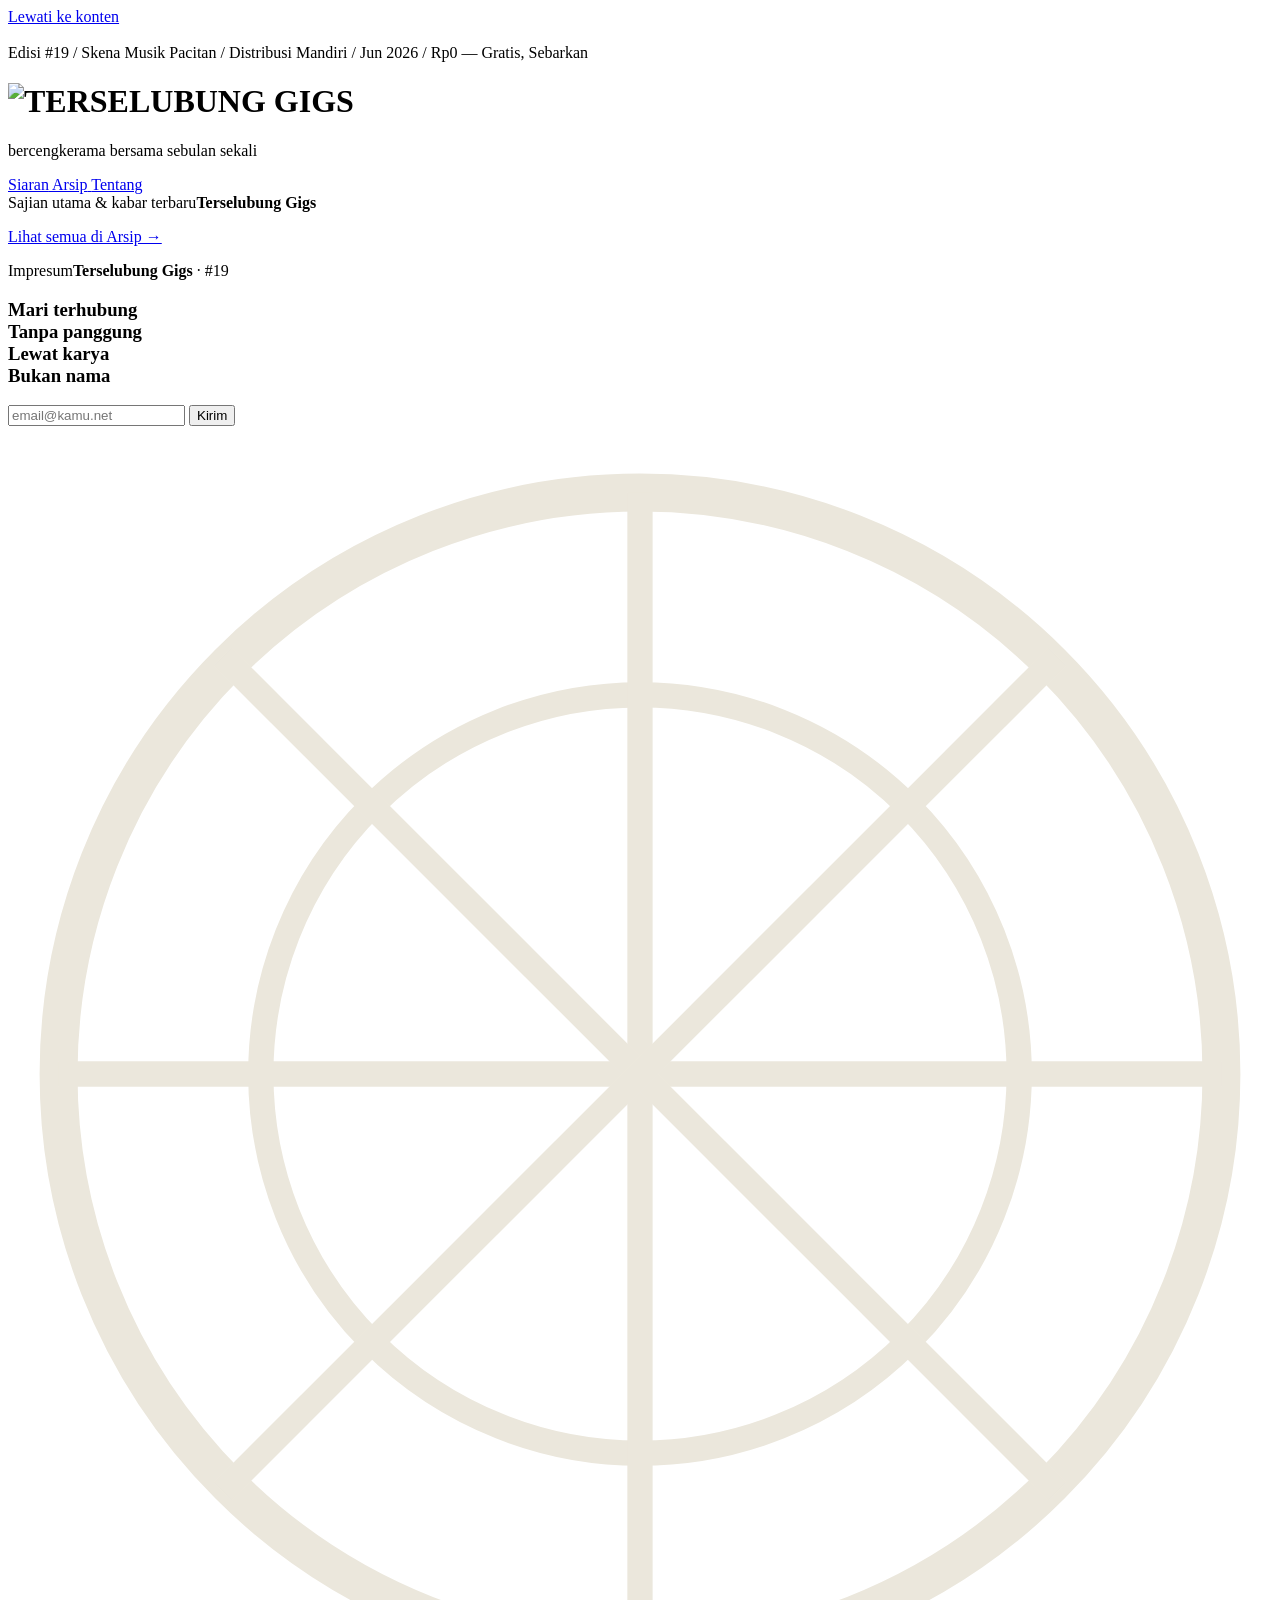
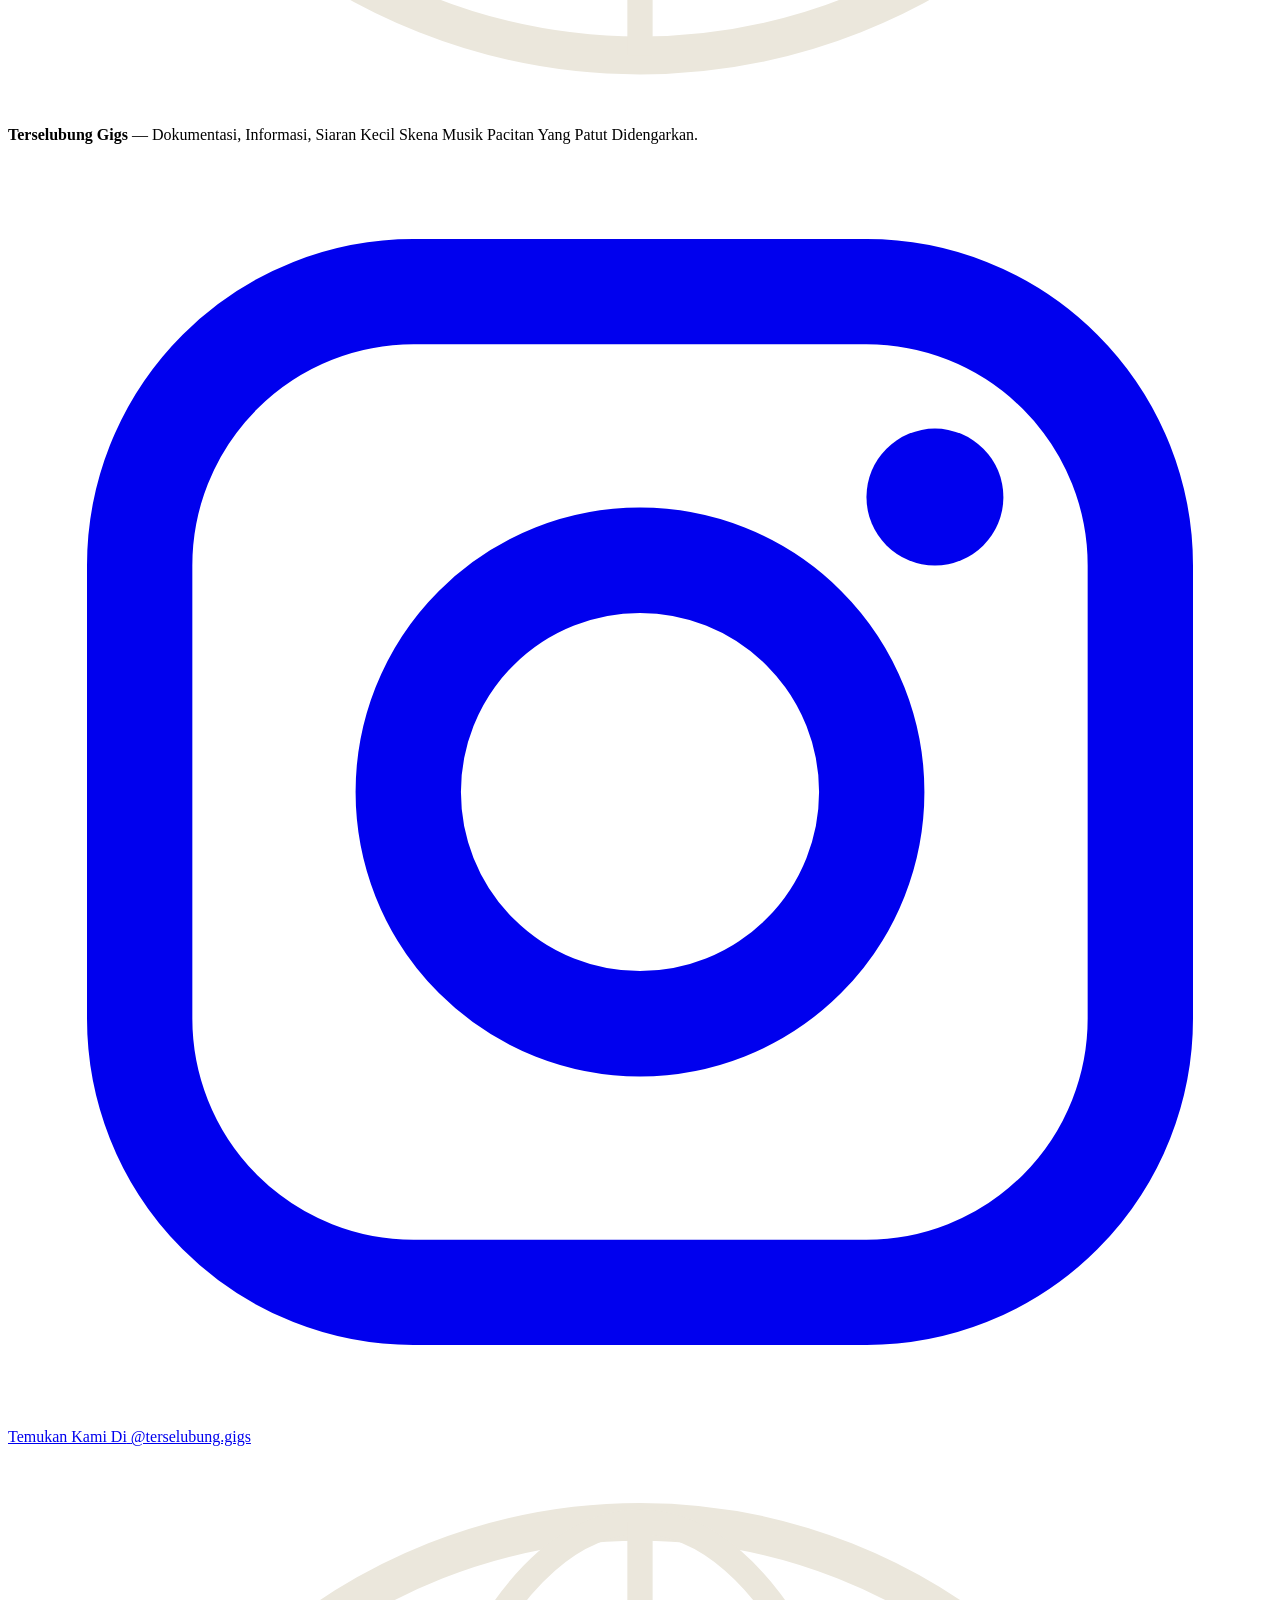
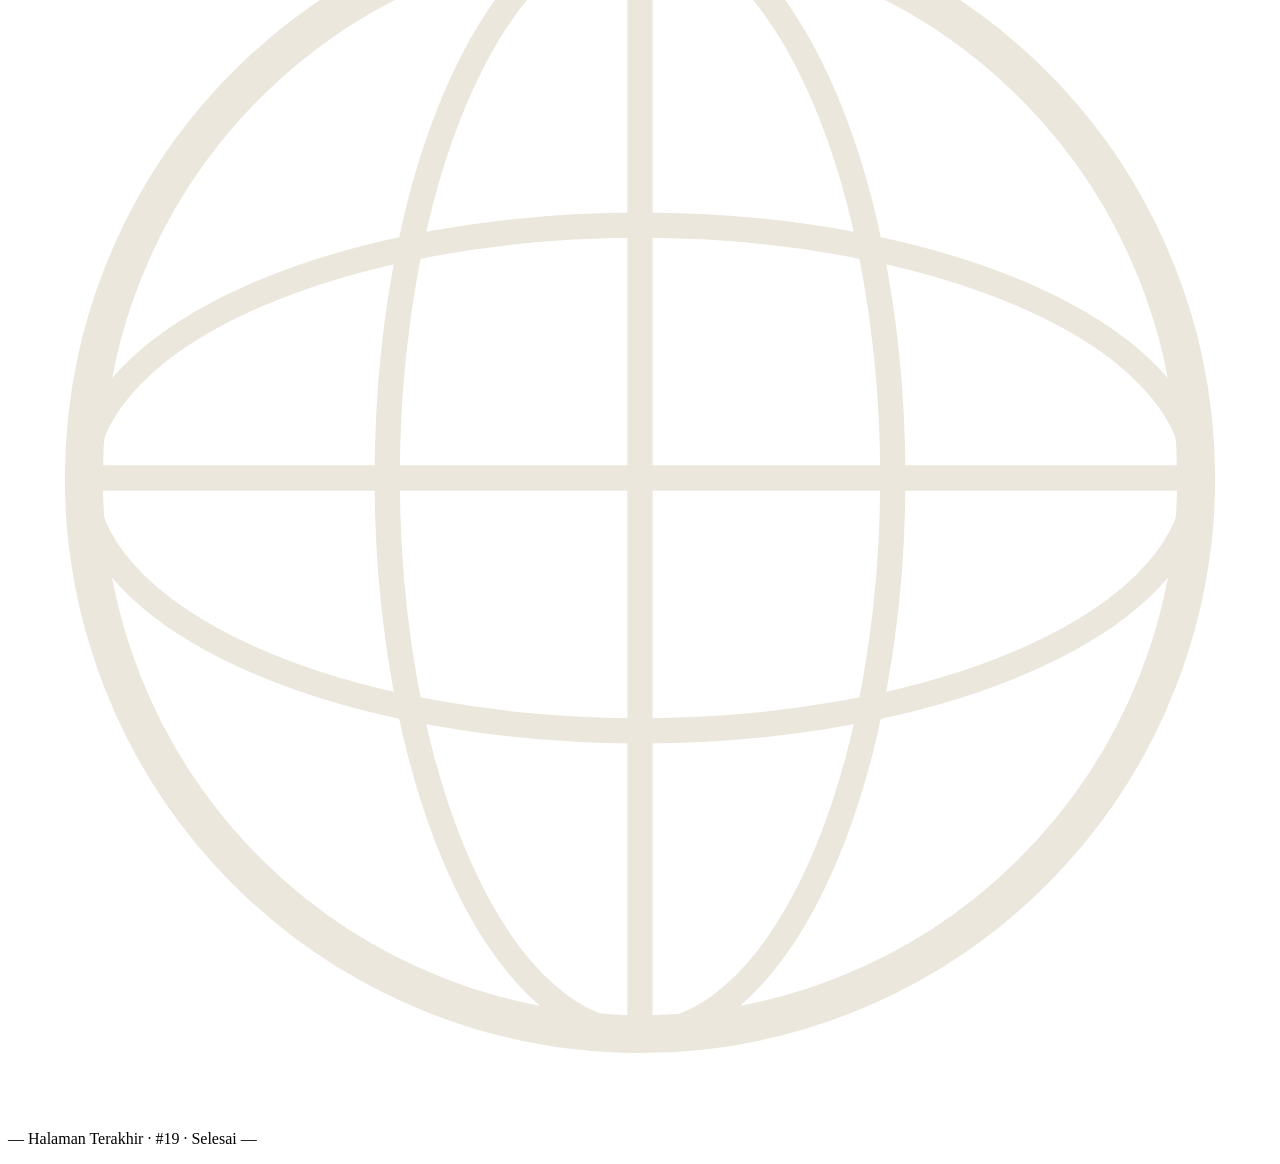
==== commit 7e51b50b: "Homepage di root + semua tautan absolut (URL bersih, anti-404) - Pindahkan homepage ke index.html ro" ====
--- a/TERSELUBUNG/index.html
+++ b/TERSELUBUNG/index.html
@@ -2,12 +2,158 @@
 <html lang="id">
 <head>
   <meta charset="UTF-8" />
-  <meta http-equiv="refresh" content="0; url=articles/index.html" />
-  <link rel="canonical" href="articles/index.html" />
-  <title>TERSELUBUNG GIGS</title>
+  <meta name="viewport" content="width=device-width, initial-scale=1" />
+
+  <title>TERSELUBUNG GIGS — #19 · Arsip & Siaran Skena Musik Pacitan</title>
+  <meta name="description" content="Majalah cetak skena musik Pacitan, edisi web. Resensi, kabar gig, rilis, arsip, dan wawancara. Bising, jujur, dan mandiri." />
+  <meta name="theme-color" content="#0e0e0e" />
+  <meta property="og:title" content="TERSELUBUNG GIGS — #19" />
+  <meta property="og:description" content="Dokumentasi, informasi, dan siaran untuk skena musik Pacitan." />
+  <meta property="og:type" content="website" />
+
+  <!-- Five families, self-hosted (woff2, Latin subset) -->
+  <link rel="preload" href="/assets/fonts/unifrakturcook-bold.woff2" as="font" type="font/woff2" crossorigin />
+  <link rel="preload" href="/assets/fonts/anton-regular.woff2" as="font" type="font/woff2" crossorigin />
+  <link rel="stylesheet" href="/assets/css/style.css" />
 </head>
 <body>
-  <p>Mengalihkan ke <a href="articles/index.html">TERSELUBUNG GIGS</a>…</p>
-  <script>location.replace("articles/index.html");</script>
+  <a class="skip-link" href="#siaran">Lewati ke konten</a>
+  <div class="grain" aria-hidden="true"></div>
+
+  <!-- printed-ink roughen filter for the nameplate -->
+  <svg class="svg-defs" aria-hidden="true" focusable="false" width="0" height="0">
+    <filter id="ink-rough">
+      <feTurbulence type="fractalNoise" baseFrequency="0.012 0.018" numOctaves="2" seed="7" result="n" />
+      <feDisplacementMap in="SourceGraphic" in2="n" scale="3.4" xChannelSelector="R" yChannelSelector="G" />
+    </filter>
+  </svg>
+
+  <div class="mag">
+
+    <!-- ============================================== -->
+    <!-- DATELINE — static printed banner               -->
+    <!-- ============================================== -->
+    <div class="dateline">
+      <span class="em">Edisi #19</span>
+      <span class="sep">/</span>
+      <span>Skena Musik Pacitan</span>
+      <span class="sep">/</span>
+      <span>Distribusi Mandiri</span>
+      <span class="sep">/</span>
+      <span>Jun 2026</span>
+      <span class="sep">/</span>
+      <span>Rp0 — Gratis, Sebarkan</span>
+    </div>
+
+    <!-- ============================================== -->
+    <!-- NAMEPLATE — the cover                          -->
+    <!-- ============================================== -->
+    <header class="nameplate">
+      <h1 class="nameplate__logo">
+        <img class="nameplate__img" src="/assets/images/terselubung-logo.png"
+             alt="TERSELUBUNG GIGS" width="1544" height="461" />
+      </h1>
+      <p class="nameplate__tag">bercengkerama bersama sebulan sekali</p>
+    </header>
+
+    <!-- ============================================== -->
+    <!-- NAVIGATION — header (rigid scrolling strip)    -->
+    <!-- ============================================== -->
+    <nav class="topnav" aria-label="Navigasi utama">
+      <a class="topnav__link topnav__link--active" href="#siaran" aria-current="page" style="--shake:1.4s;">
+        <span class="topnav__dot" aria-hidden="true"></span>
+        <span class="topnav__label">Siaran</span>
+      </a>
+      <a class="topnav__link" href="/articles/arsip.html" style="--shake:1.7s;">
+        <span class="topnav__dot" aria-hidden="true"></span>
+        <span class="topnav__label">Arsip</span>
+      </a>
+      <a class="topnav__link" href="#impresum" style="--shake:1.2s;">
+        <span class="topnav__dot" aria-hidden="true"></span>
+        <span class="topnav__label">Tentang</span>
+      </a>
+    </nav>
+
+    <!-- ============================================== -->
+    <!-- SIARAN — headline + kabar terbaru (OTOMATIS)   -->
+    <!-- Isi diambil dari /assets/js/articles.js          -->
+    <!-- ============================================== -->
+    <section class="spread" id="siaran" aria-label="Siaran">
+      <div class="runhead"><span>Sajian utama &amp; kabar terbaru</span><span><b>Terselubung Gigs</b></span></div>
+
+      <!-- HEADLINE: artikel terbaru -->
+      <div id="siaran-headline"></div>
+
+      <!-- KARTU: kabar terbaru berikutnya -->
+      <div id="siaran-cards" class="feed-list"></div>
+
+      <!-- Selebihnya ada di halaman Arsip -->
+      <p class="feed-more"><a href="/articles/arsip.html">Lihat semua di Arsip →</a></p>
+    </section>
+
+    <!-- ============================================== -->
+    <!-- SPREAD IV — IMPRESUM (back page)               -->
+    <!-- ============================================== -->
+    <footer class="spread imprint" id="impresum">
+      <div class="runhead"><span>Impresum</span><span><b>Terselubung Gigs</b> · #19</span></div>
+
+      <!-- subscription card -->
+      <section class="subscribe" aria-labelledby="sub-title">
+        <div class="subscribe__copy">
+          <h3 id="sub-title">Mari terhubung<br />Tanpa panggung<br />Lewat karya<br />Bukan nama</h3>
+        </div>
+        <form class="subscribe__form" id="subscribe-form" novalidate>
+          <input class="subscribe__input" id="subscribe-email" type="email" name="email" placeholder="email@kamu.net" aria-label="Alamat email" required />
+          <button class="subscribe__btn" type="submit">Kirim</button>
+          <p class="subscribe__note" id="subscribe-note" role="status" aria-live="polite"></p>
+        </form>
+      </section>
+
+      <!-- colophon / imprint -->
+      <section class="colophon">
+        <div class="colophon__mark" aria-hidden="true">
+          <svg viewBox="0 0 100 100">
+            <circle cx="50" cy="50" r="46" fill="none" stroke="#ebe7dc" stroke-width="3"/>
+            <circle cx="50" cy="50" r="30" fill="none" stroke="#ebe7dc" stroke-width="2"/>
+            <line x1="50" y1="4" x2="50" y2="96" stroke="#ebe7dc" stroke-width="2"/>
+            <line x1="4" y1="50" x2="96" y2="50" stroke="#ebe7dc" stroke-width="2"/>
+            <line x1="17" y1="17" x2="83" y2="83" stroke="#ebe7dc" stroke-width="2"/>
+            <line x1="83" y1="17" x2="17" y2="83" stroke="#ebe7dc" stroke-width="2"/>
+          </svg>
+        </div>
+        <p class="colophon__credits">
+          <b>Terselubung Gigs</b> — Dokumentasi, Informasi, Siaran Kecil Skena Musik Pacitan Yang Patut Didengarkan.
+        </p>
+        <a class="colophon__ig" href="https://instagram.com/terselubung.gigs" target="_blank" rel="noopener" aria-label="Instagram Terselubung Gigs">
+          <span class="colophon__ig-thumb" aria-hidden="true">
+            <svg viewBox="0 0 24 24" fill="none" stroke="currentColor" stroke-width="2" stroke-linecap="round">
+              <rect x="2.5" y="2.5" width="19" height="19" rx="5.2"/>
+              <circle cx="12" cy="12" r="4.4"/>
+              <circle cx="17.6" cy="6.4" r="1.3" fill="currentColor" stroke="none"/>
+            </svg>
+          </span>
+          <span class="colophon__ig-text">
+            <span class="lab">Temukan Kami Di</span>
+            <span class="handle">@terselubung.gigs</span>
+          </span>
+        </a>
+        <div class="colophon__globe" aria-hidden="true">
+          <svg viewBox="0 0 100 100">
+            <circle cx="50" cy="50" r="44" fill="none" stroke="#ebe7dc" stroke-width="3"/>
+            <ellipse cx="50" cy="50" rx="20" ry="44" fill="none" stroke="#ebe7dc" stroke-width="2"/>
+            <ellipse cx="50" cy="50" rx="44" ry="20" fill="none" stroke="#ebe7dc" stroke-width="2"/>
+            <line x1="6" y1="50" x2="94" y2="50" stroke="#ebe7dc" stroke-width="2"/>
+            <line x1="50" y1="6" x2="50" y2="94" stroke="#ebe7dc" stroke-width="2"/>
+          </svg>
+        </div>
+      </section>
+
+      <p class="endmark">— Halaman Terakhir · #19 · Selesai —</p>
+    </footer>
+
+  </div><!-- /.mag -->
+
+  <script src="/assets/js/articles.js"></script>
+  <script src="/assets/js/script.js"></script>
 </body>
 </html>
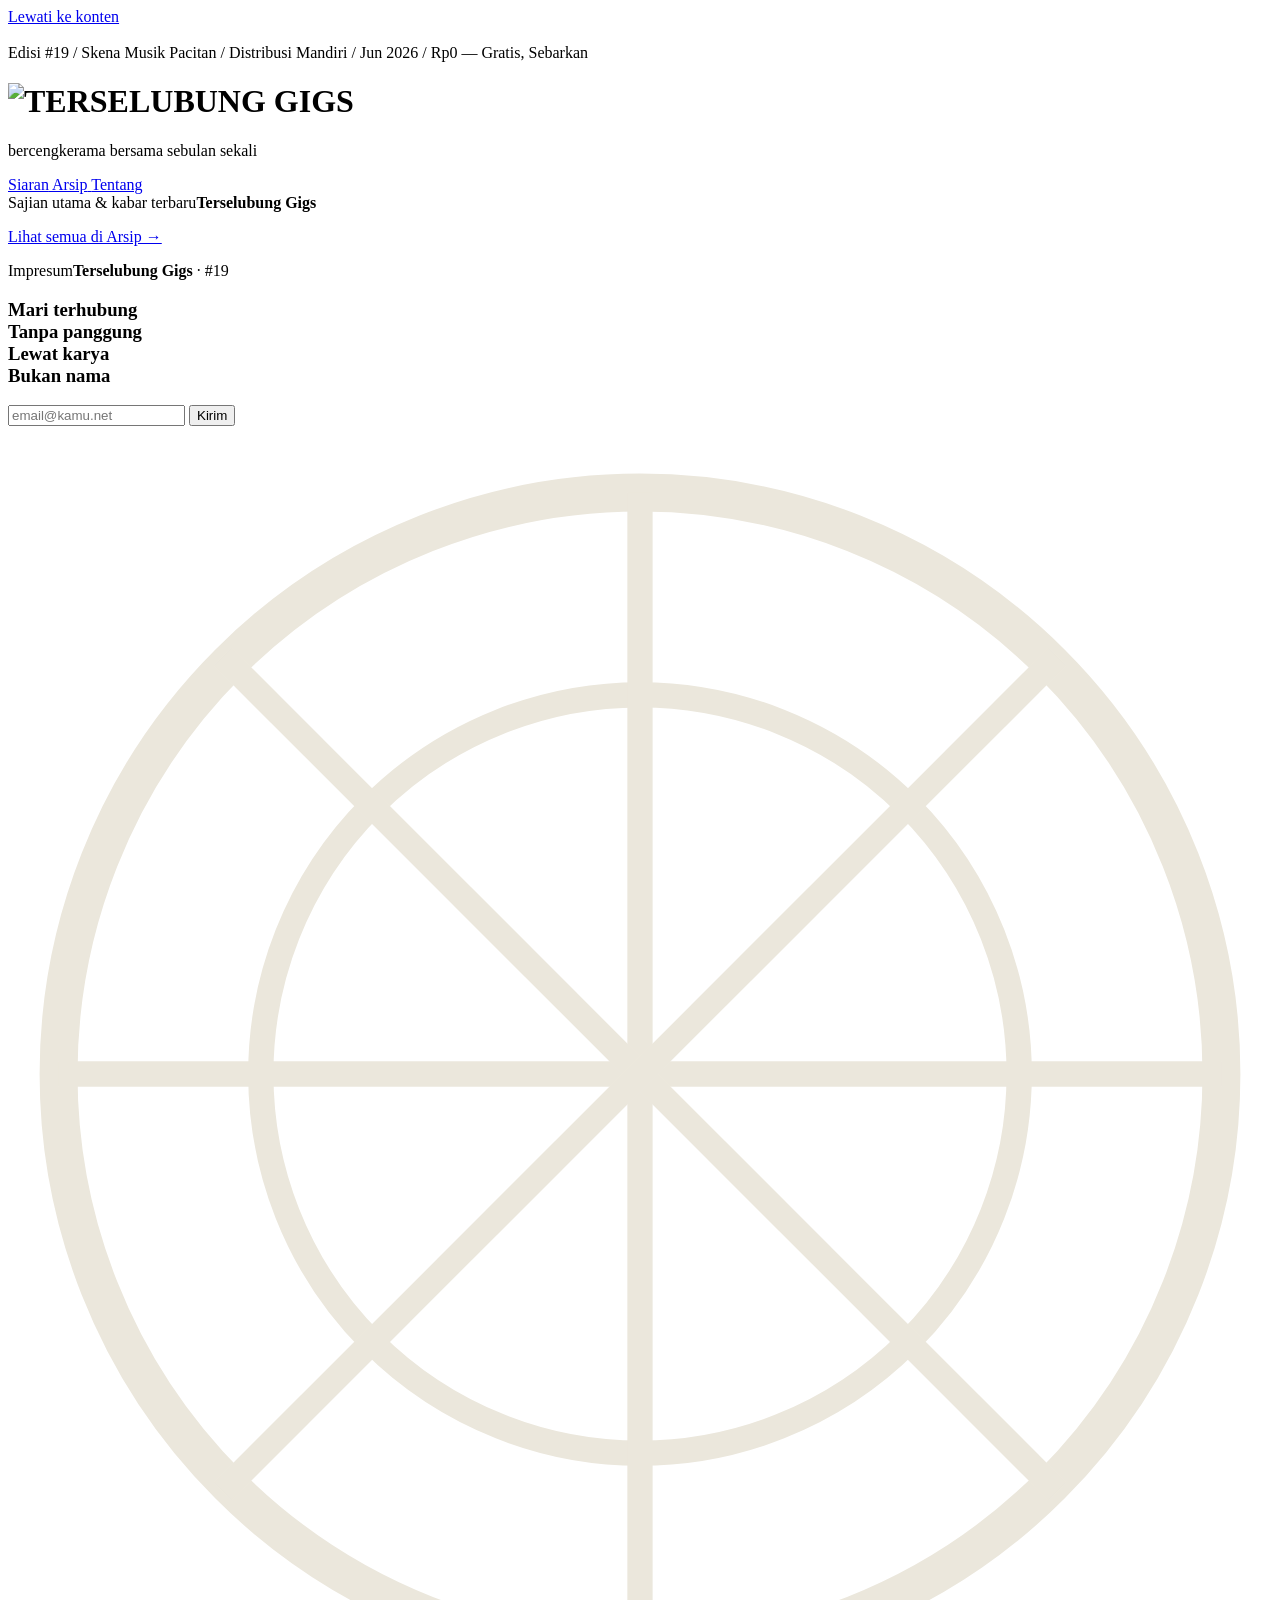
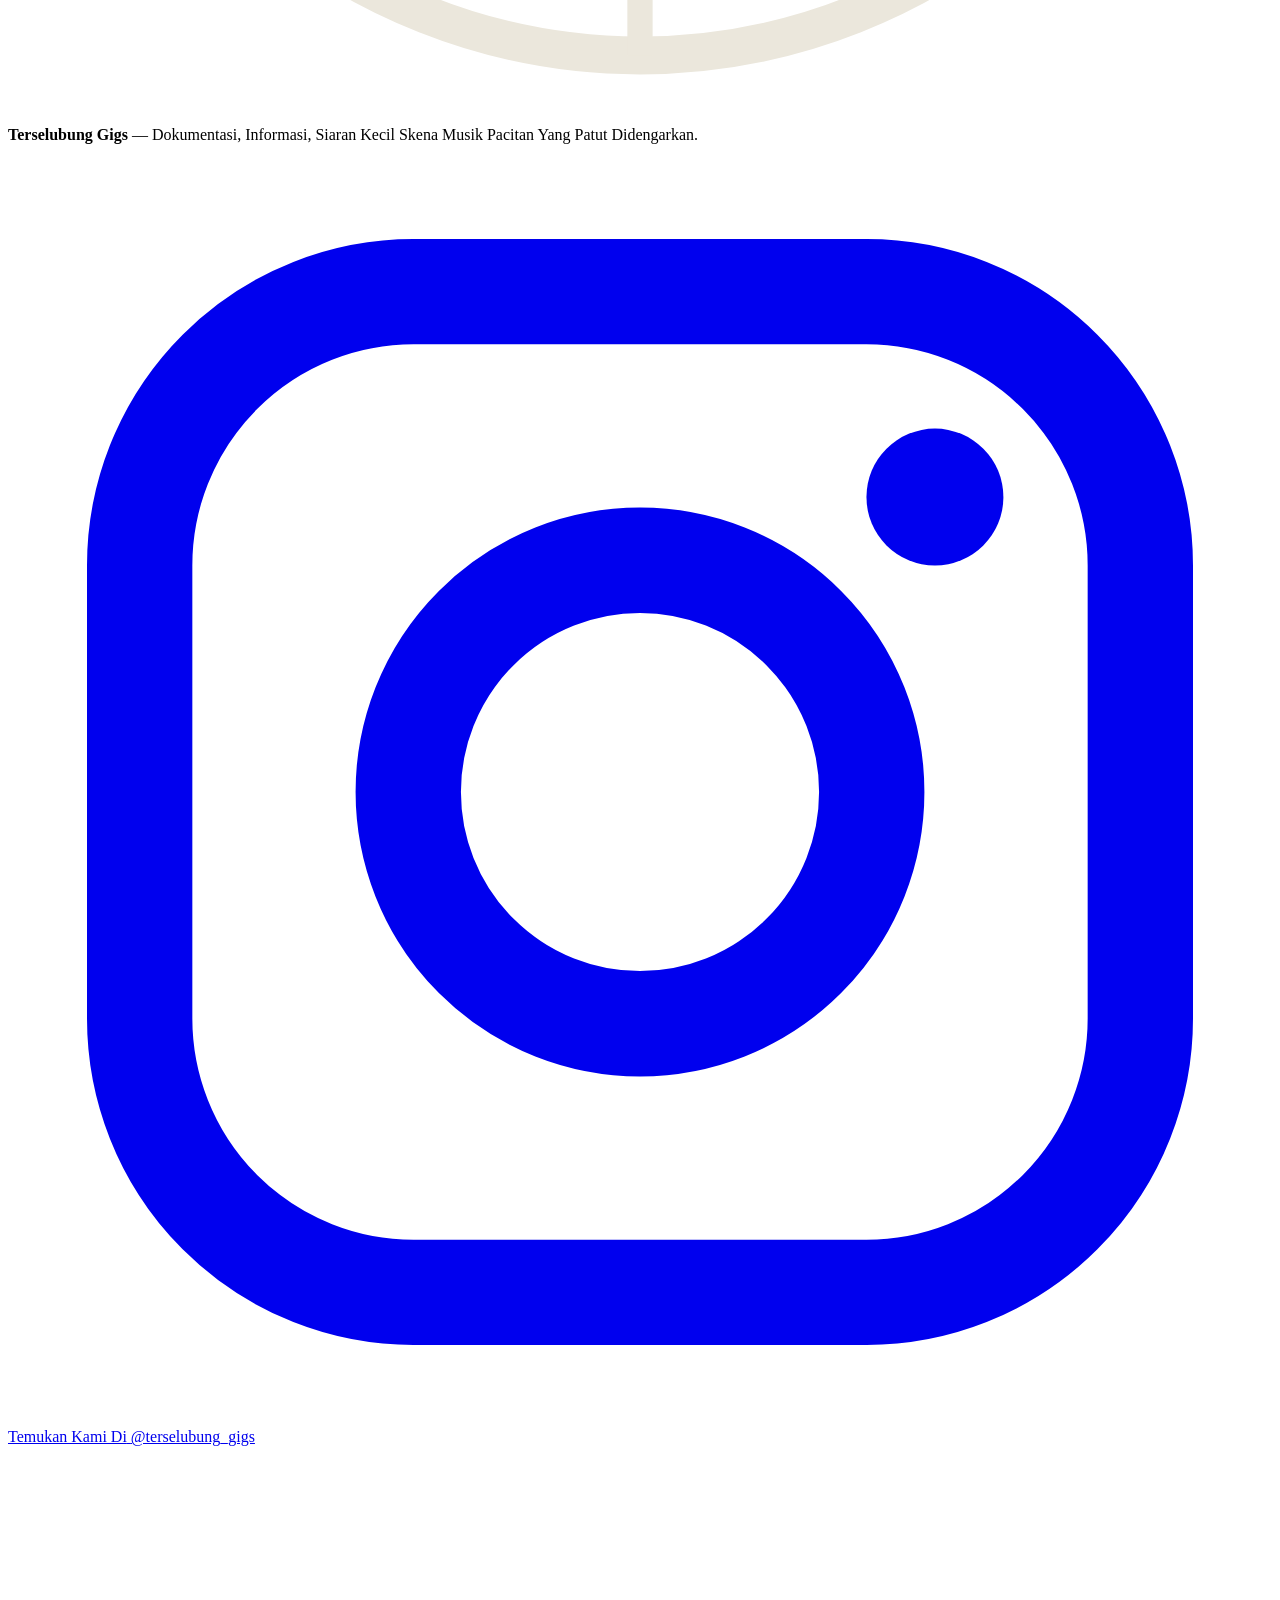
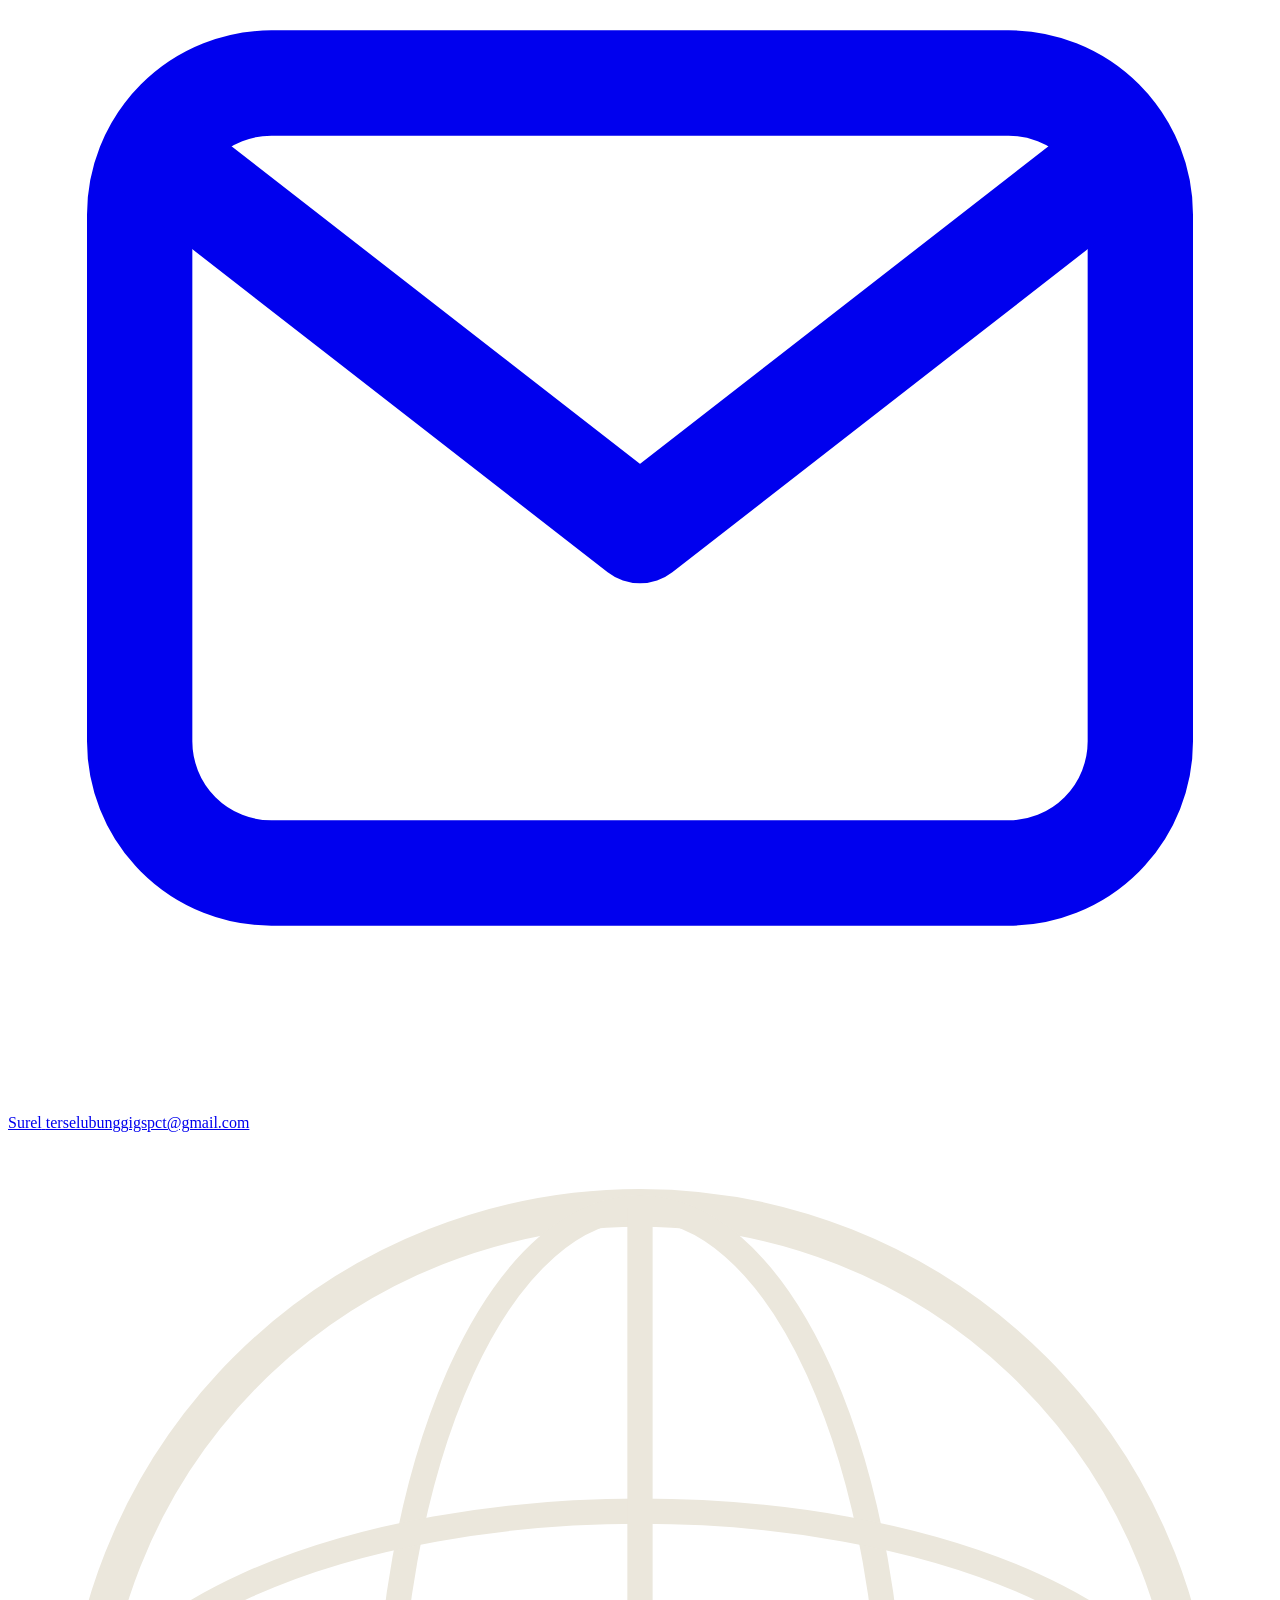
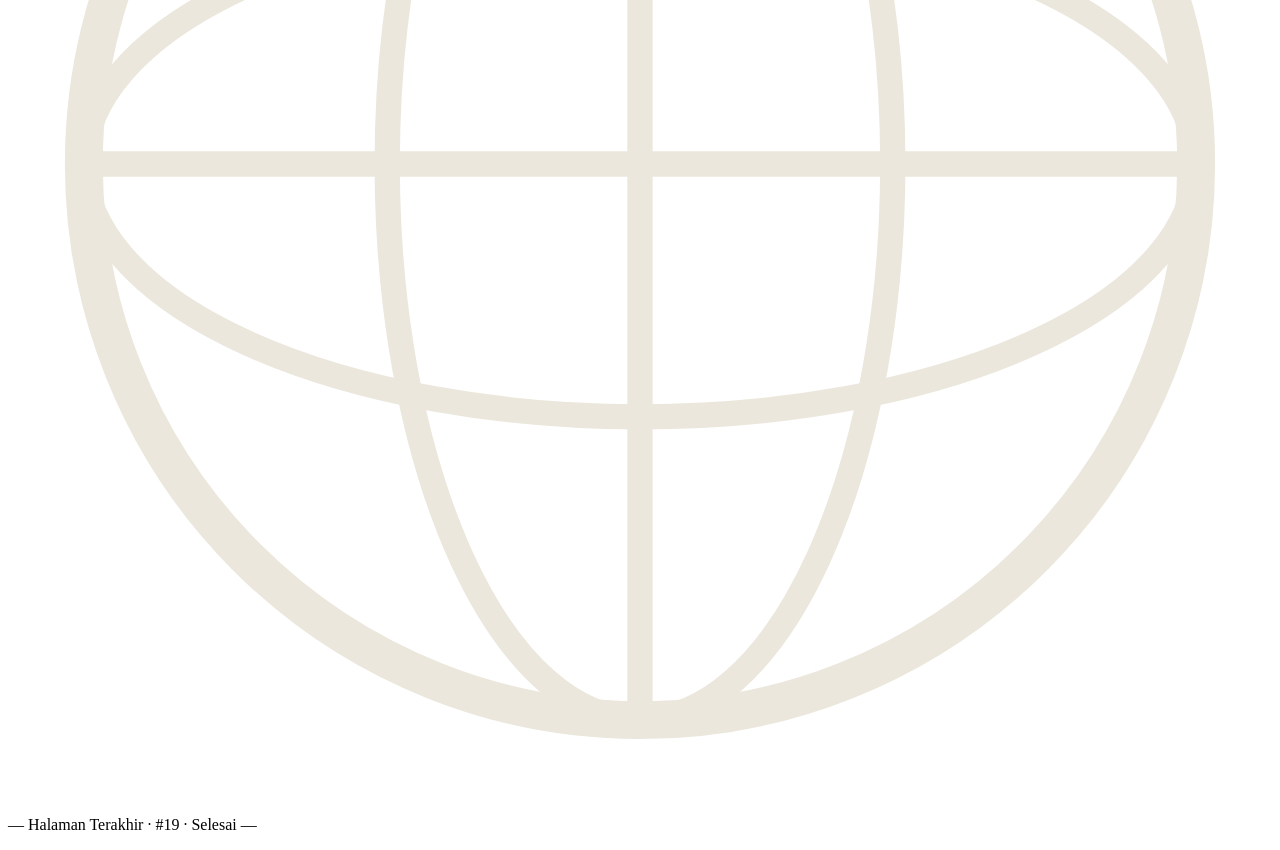
==== commit c194d036: "Pasang link langsung IG & email - IG: https://www.instagram.com/terselubung_gigs (handle @terselubun" ====
--- a/TERSELUBUNG/index.html
+++ b/TERSELUBUNG/index.html
@@ -124,7 +124,7 @@
         <p class="colophon__credits">
           <b>Terselubung Gigs</b> — Dokumentasi, Informasi, Siaran Kecil Skena Musik Pacitan Yang Patut Didengarkan.
         </p>
-        <a class="colophon__ig" href="https://instagram.com/terselubung.gigs" target="_blank" rel="noopener" aria-label="Instagram Terselubung Gigs">
+        <a class="colophon__ig" href="https://www.instagram.com/terselubung_gigs" target="_blank" rel="noopener" aria-label="Instagram Terselubung Gigs">
           <span class="colophon__ig-thumb" aria-hidden="true">
             <svg viewBox="0 0 24 24" fill="none" stroke="currentColor" stroke-width="2" stroke-linecap="round">
               <rect x="2.5" y="2.5" width="19" height="19" rx="5.2"/>
@@ -134,7 +134,19 @@
           </span>
           <span class="colophon__ig-text">
             <span class="lab">Temukan Kami Di</span>
-            <span class="handle">@terselubung.gigs</span>
+            <span class="handle">@terselubung_gigs</span>
+          </span>
+        </a>
+        <a class="colophon__ig" href="mailto:terselubunggigspct@gmail.com" aria-label="Email Terselubung Gigs">
+          <span class="colophon__ig-thumb" aria-hidden="true">
+            <svg viewBox="0 0 24 24" fill="none" stroke="currentColor" stroke-width="2" stroke-linecap="round" stroke-linejoin="round">
+              <rect x="2.5" y="4.5" width="19" height="15" rx="2.5"/>
+              <path d="M3 6l9 7 9-7"/>
+            </svg>
+          </span>
+          <span class="colophon__ig-text">
+            <span class="lab">Surel</span>
+            <span class="handle">terselubunggigspct@gmail.com</span>
           </span>
         </a>
         <div class="colophon__globe" aria-hidden="true">
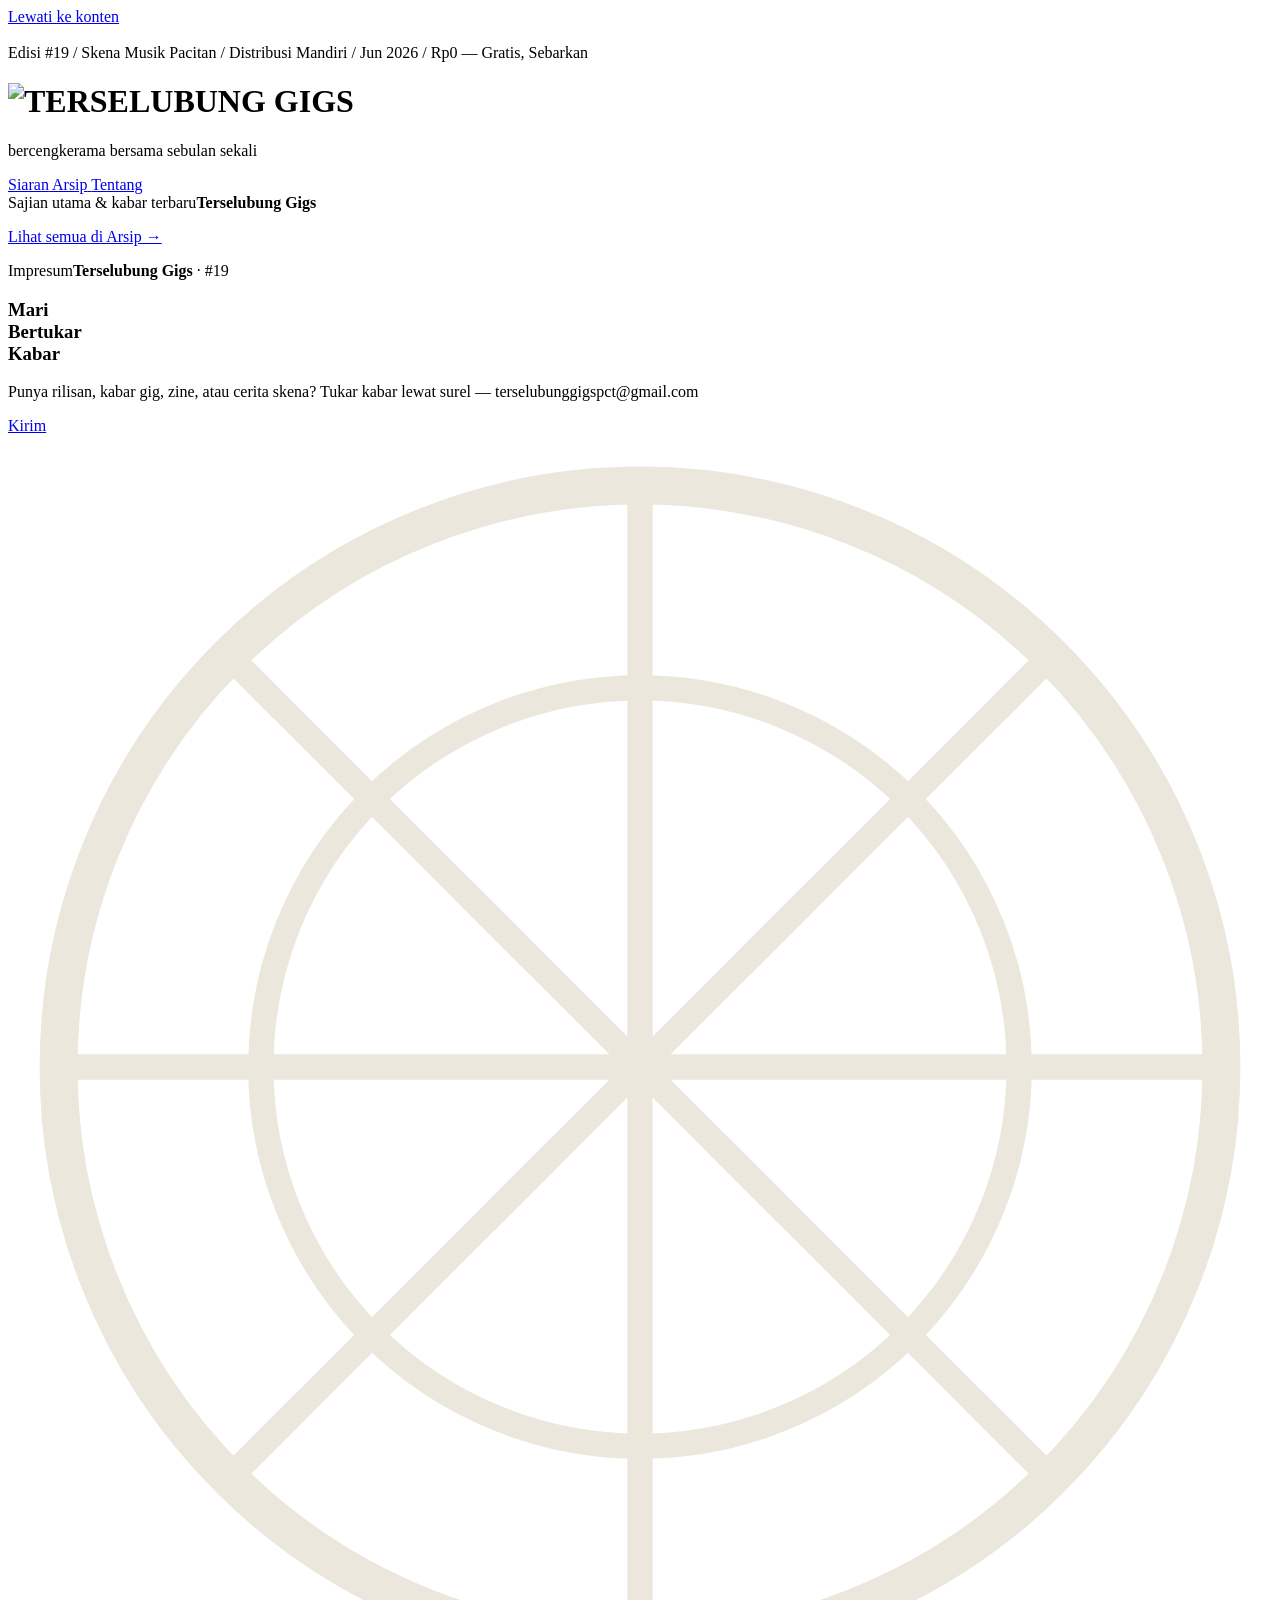
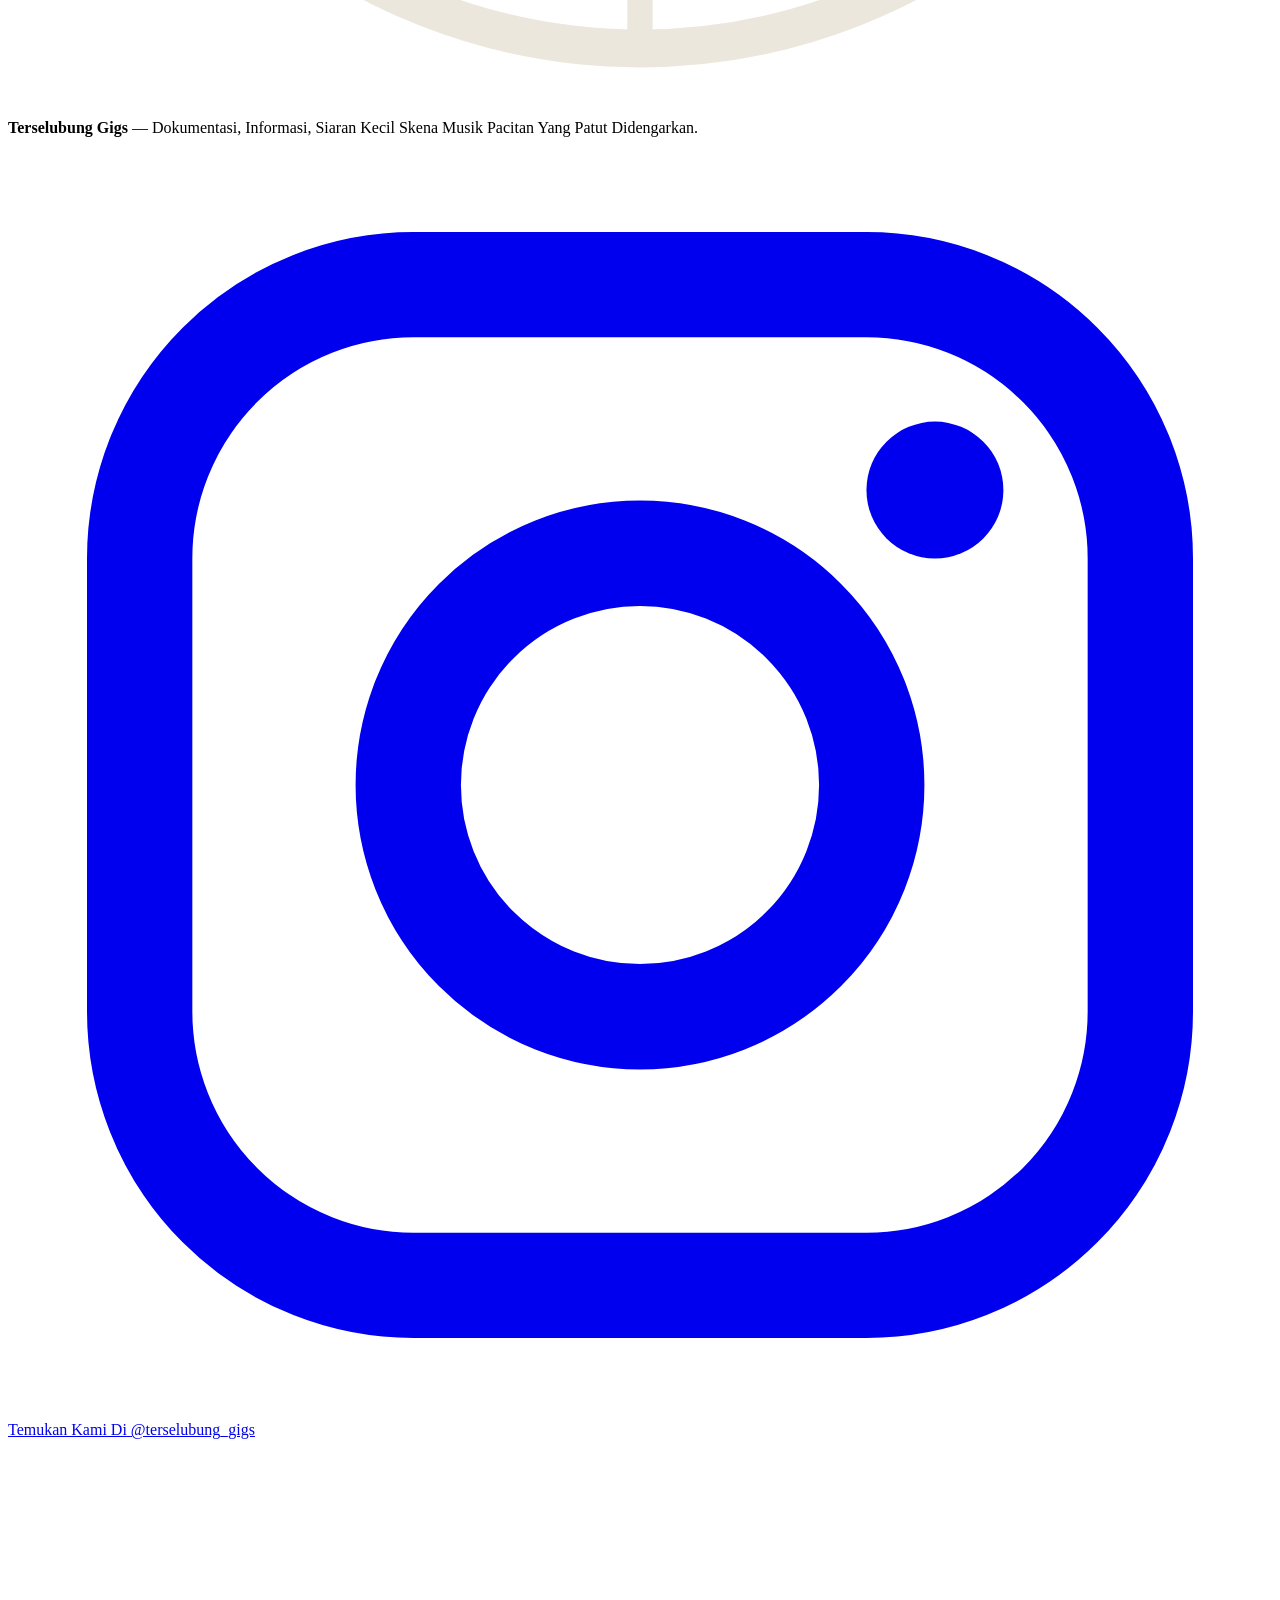
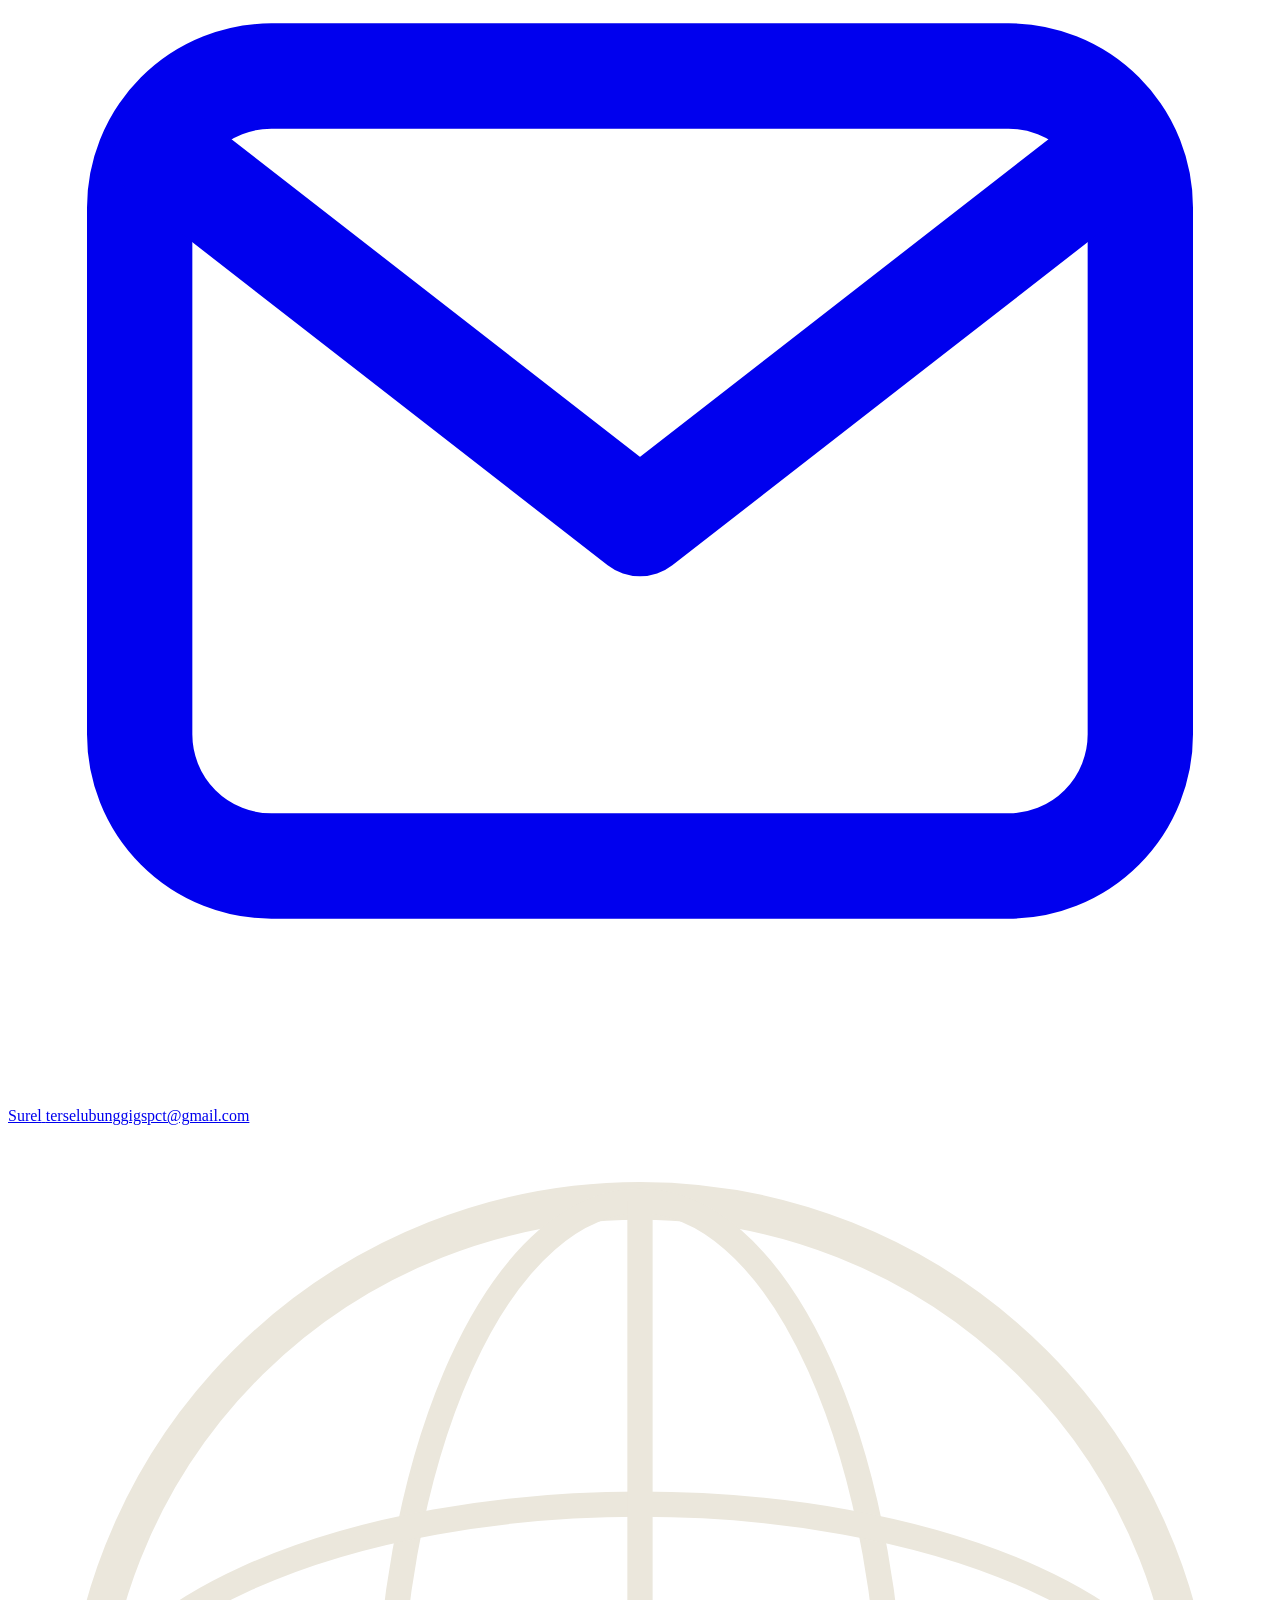
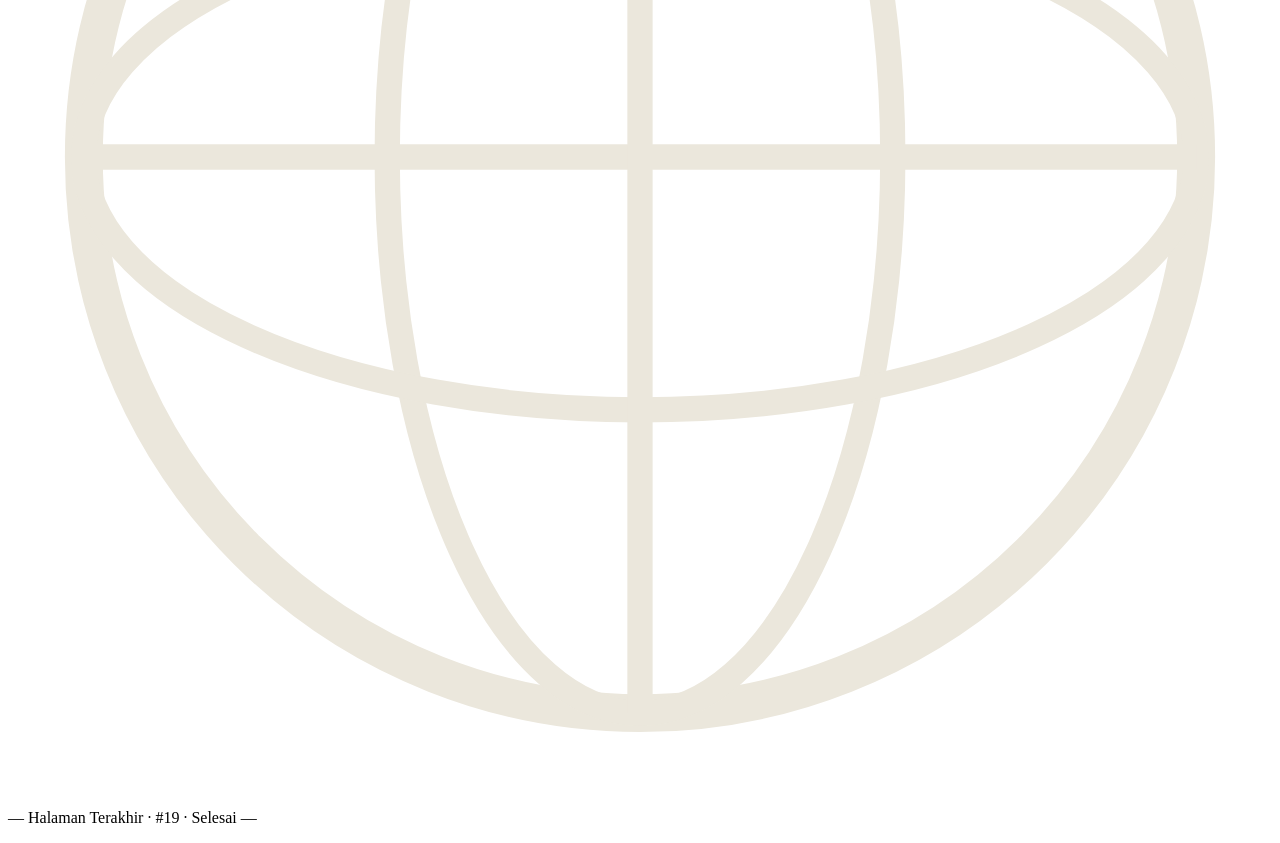
==== commit 4c002b25: "Kolom langganan jadi "Mari Bertukar Kabar" + tombol Kirim = mailto - Heading kolom -> "Mari Bertukar" ====
--- a/TERSELUBUNG/index.html
+++ b/TERSELUBUNG/index.html
@@ -100,13 +100,12 @@
       <!-- subscription card -->
       <section class="subscribe" aria-labelledby="sub-title">
         <div class="subscribe__copy">
-          <h3 id="sub-title">Mari terhubung<br />Tanpa panggung<br />Lewat karya<br />Bukan nama</h3>
+          <h3 id="sub-title">Mari<br />Bertukar<br />Kabar</h3>
+          <p>Punya rilisan, kabar gig, zine, atau cerita skena? Tukar kabar lewat surel — terselubunggigspct@gmail.com</p>
         </div>
-        <form class="subscribe__form" id="subscribe-form" novalidate>
-          <input class="subscribe__input" id="subscribe-email" type="email" name="email" placeholder="email@kamu.net" aria-label="Alamat email" required />
-          <button class="subscribe__btn" type="submit">Kirim</button>
-          <p class="subscribe__note" id="subscribe-note" role="status" aria-live="polite"></p>
-        </form>
+        <div class="subscribe__form">
+          <a class="subscribe__btn" href="mailto:terselubunggigspct@gmail.com">Kirim</a>
+        </div>
       </section>
 
       <!-- colophon / imprint -->
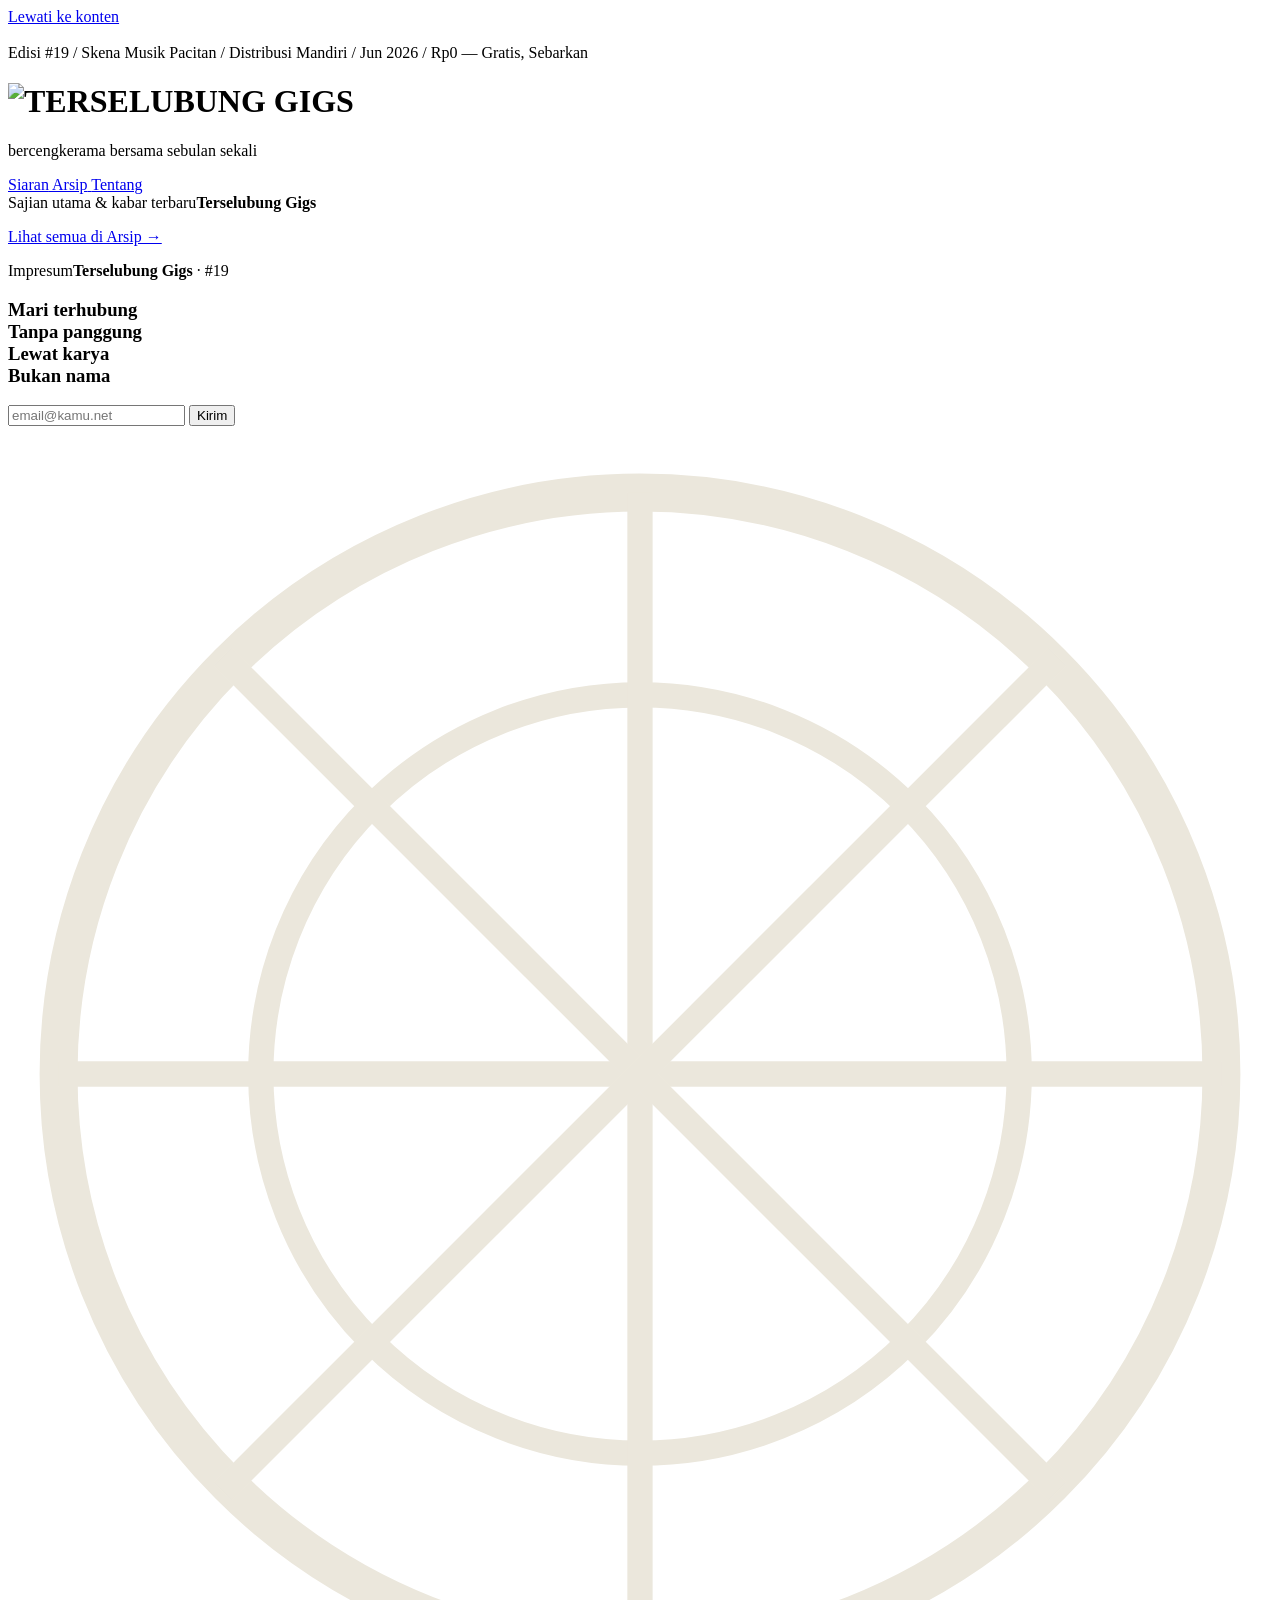
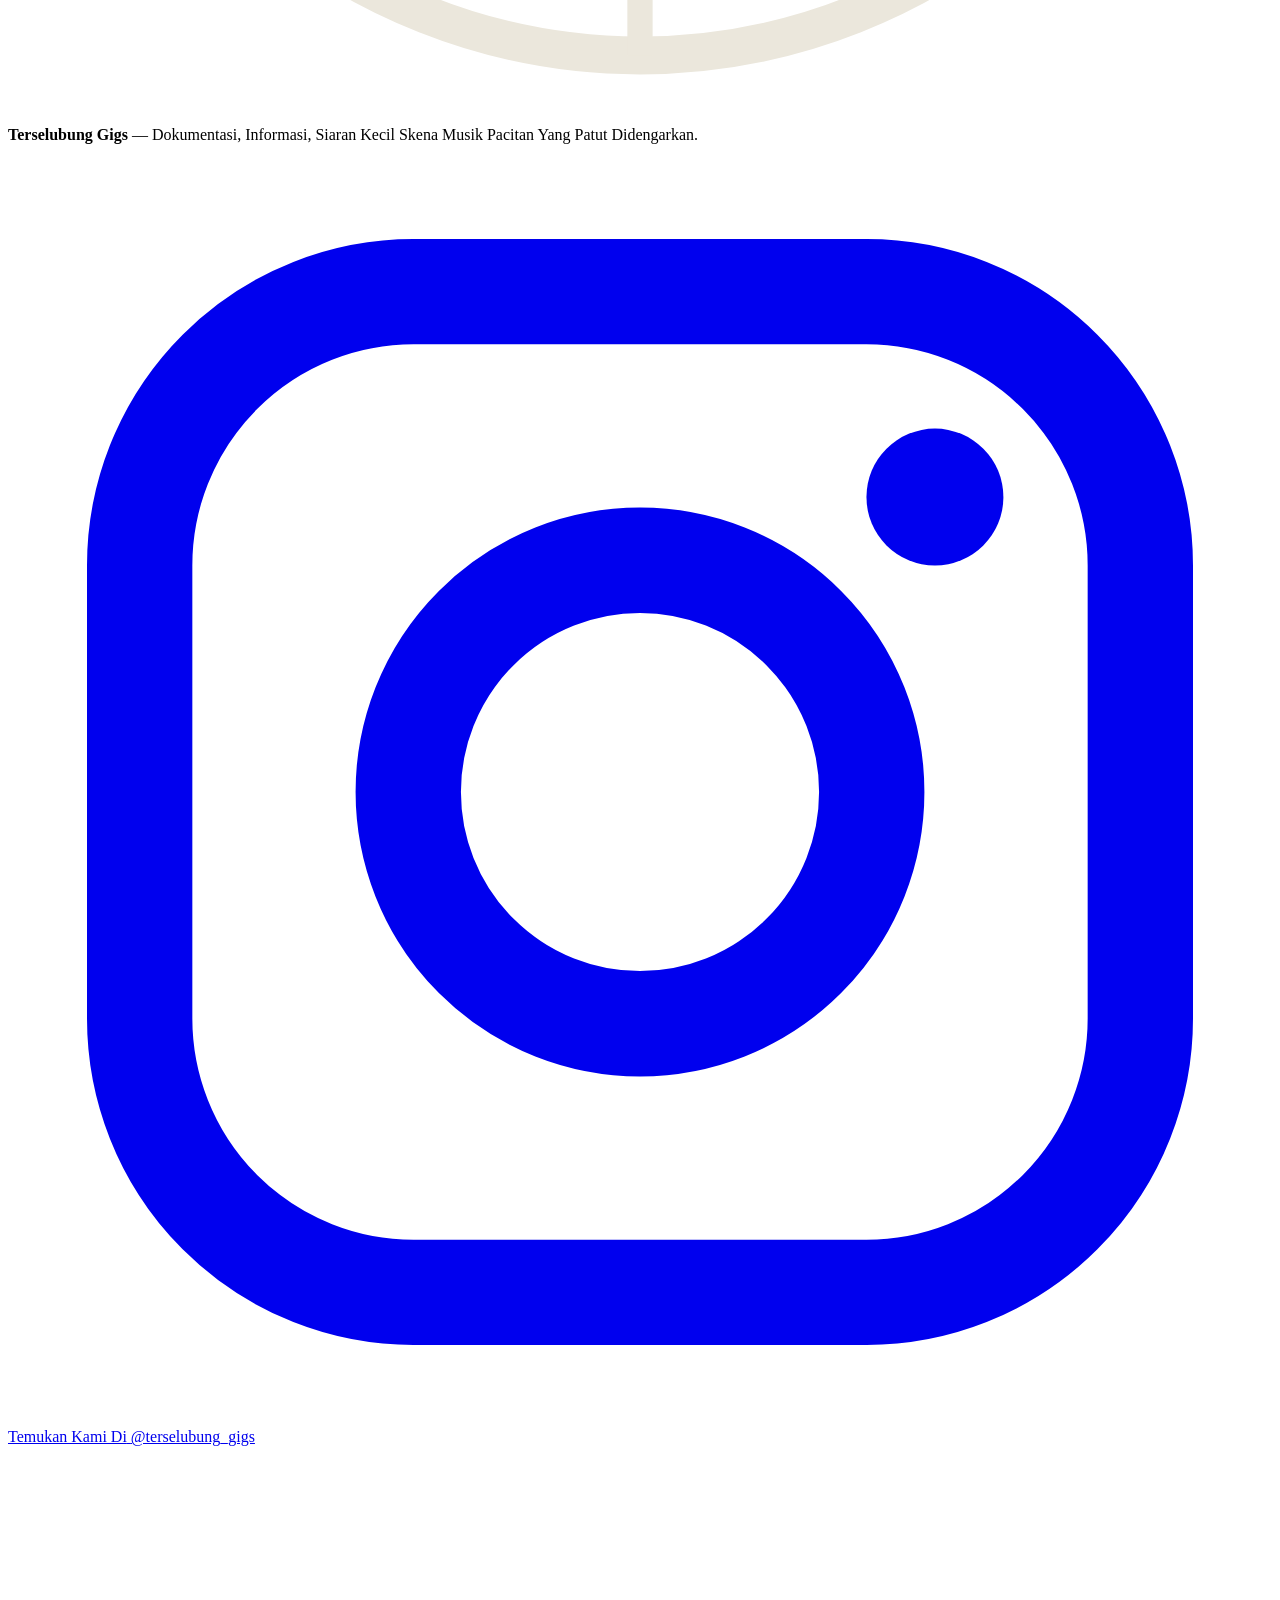
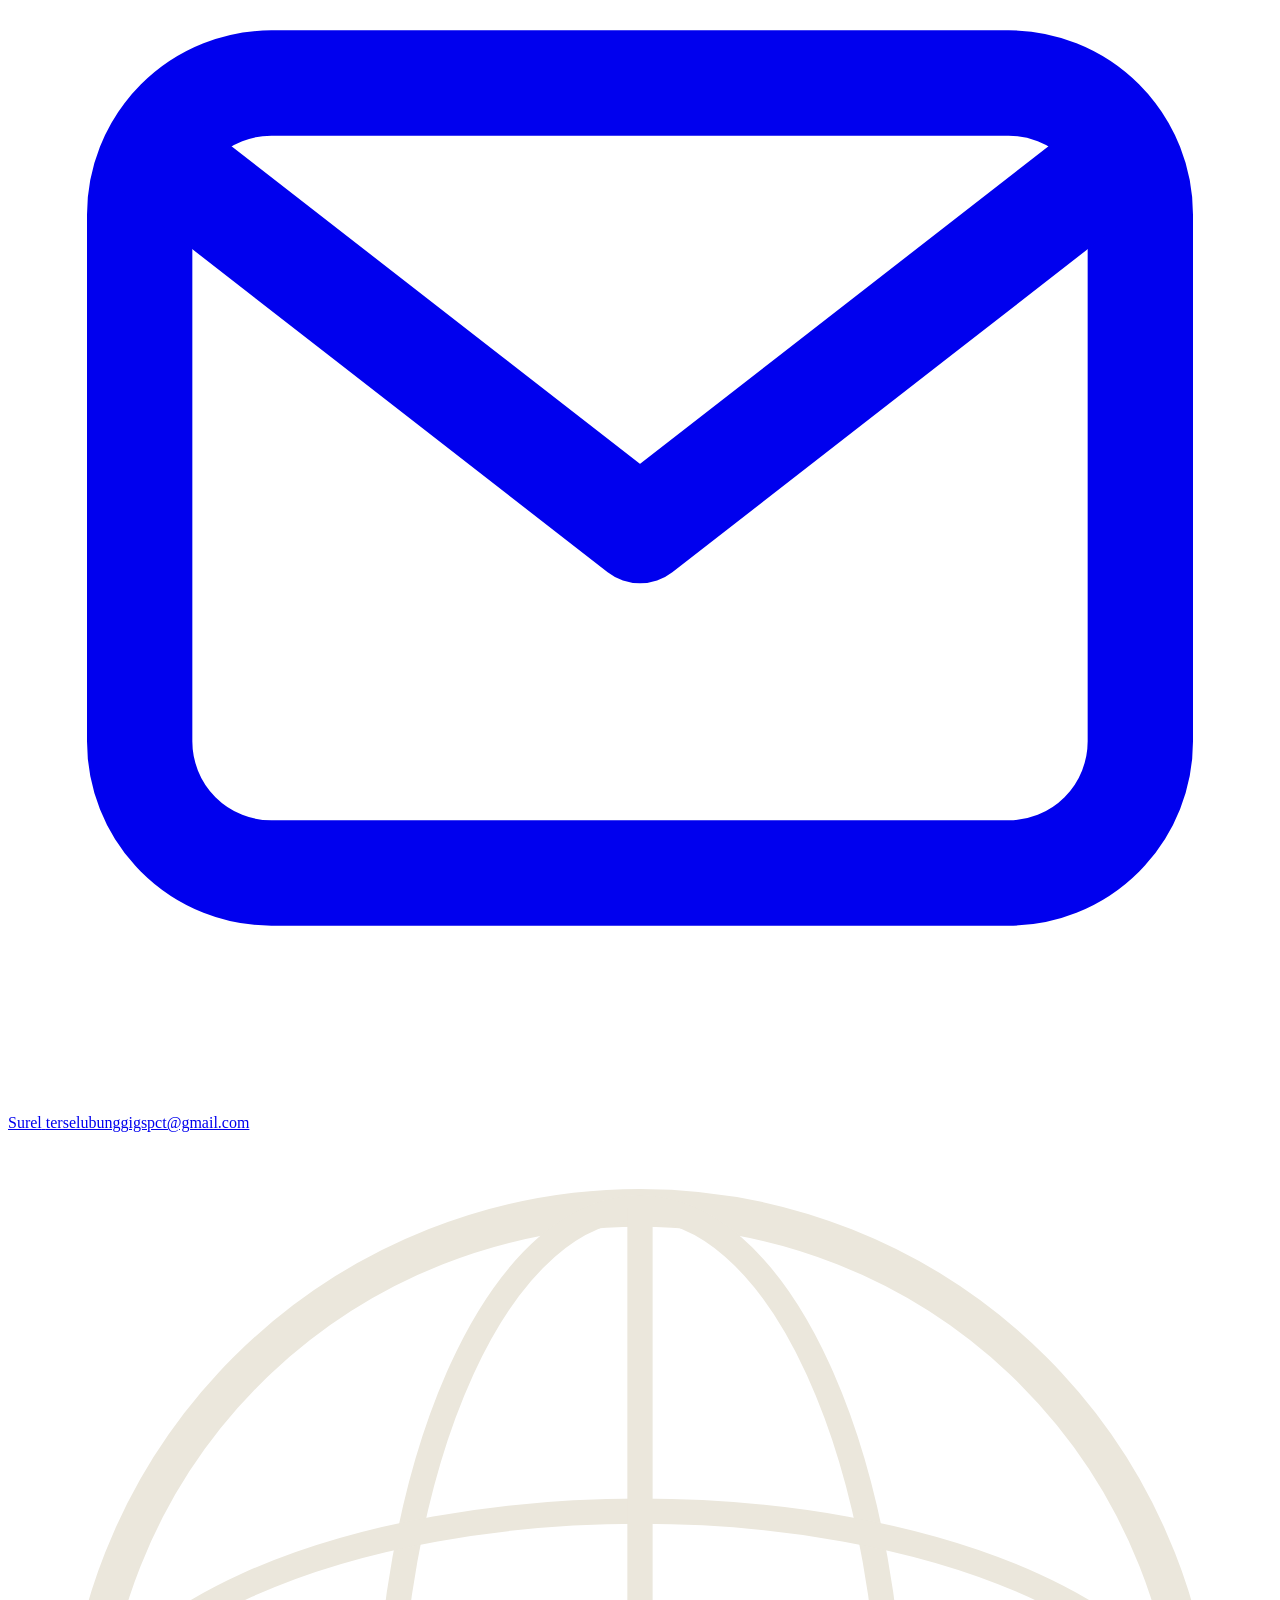
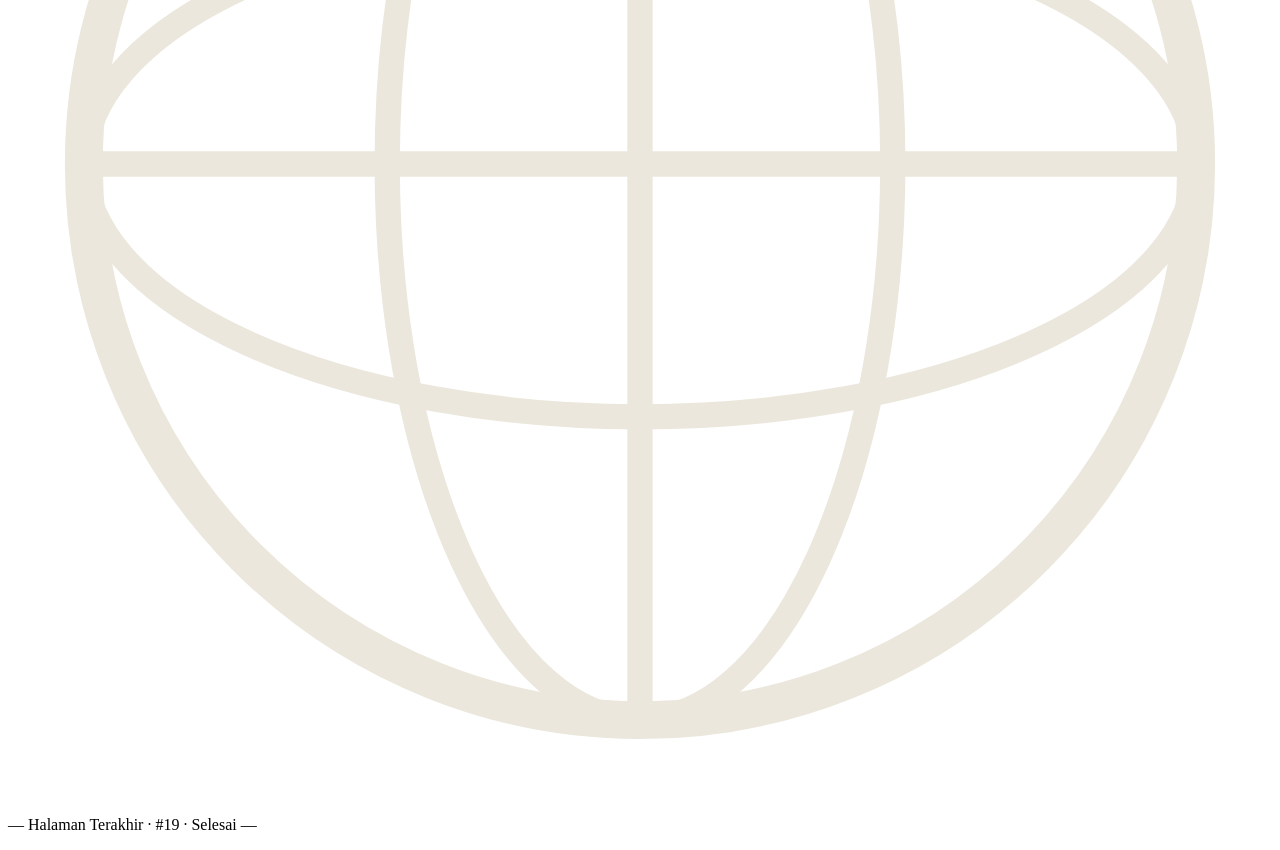
==== commit 6db2a1aa: "Revert "Kolom langganan jadi "Mari Bertukar Kabar" + tombol Kirim = mailto" This reverts commit 4c00" ====
--- a/TERSELUBUNG/index.html
+++ b/TERSELUBUNG/index.html
@@ -100,12 +100,13 @@
       <!-- subscription card -->
       <section class="subscribe" aria-labelledby="sub-title">
         <div class="subscribe__copy">
-          <h3 id="sub-title">Mari<br />Bertukar<br />Kabar</h3>
-          <p>Punya rilisan, kabar gig, zine, atau cerita skena? Tukar kabar lewat surel — terselubunggigspct@gmail.com</p>
+          <h3 id="sub-title">Mari terhubung<br />Tanpa panggung<br />Lewat karya<br />Bukan nama</h3>
         </div>
-        <div class="subscribe__form">
-          <a class="subscribe__btn" href="mailto:terselubunggigspct@gmail.com">Kirim</a>
-        </div>
+        <form class="subscribe__form" id="subscribe-form" novalidate>
+          <input class="subscribe__input" id="subscribe-email" type="email" name="email" placeholder="email@kamu.net" aria-label="Alamat email" required />
+          <button class="subscribe__btn" type="submit">Kirim</button>
+          <p class="subscribe__note" id="subscribe-note" role="status" aria-live="polite"></p>
+        </form>
       </section>
 
       <!-- colophon / imprint -->
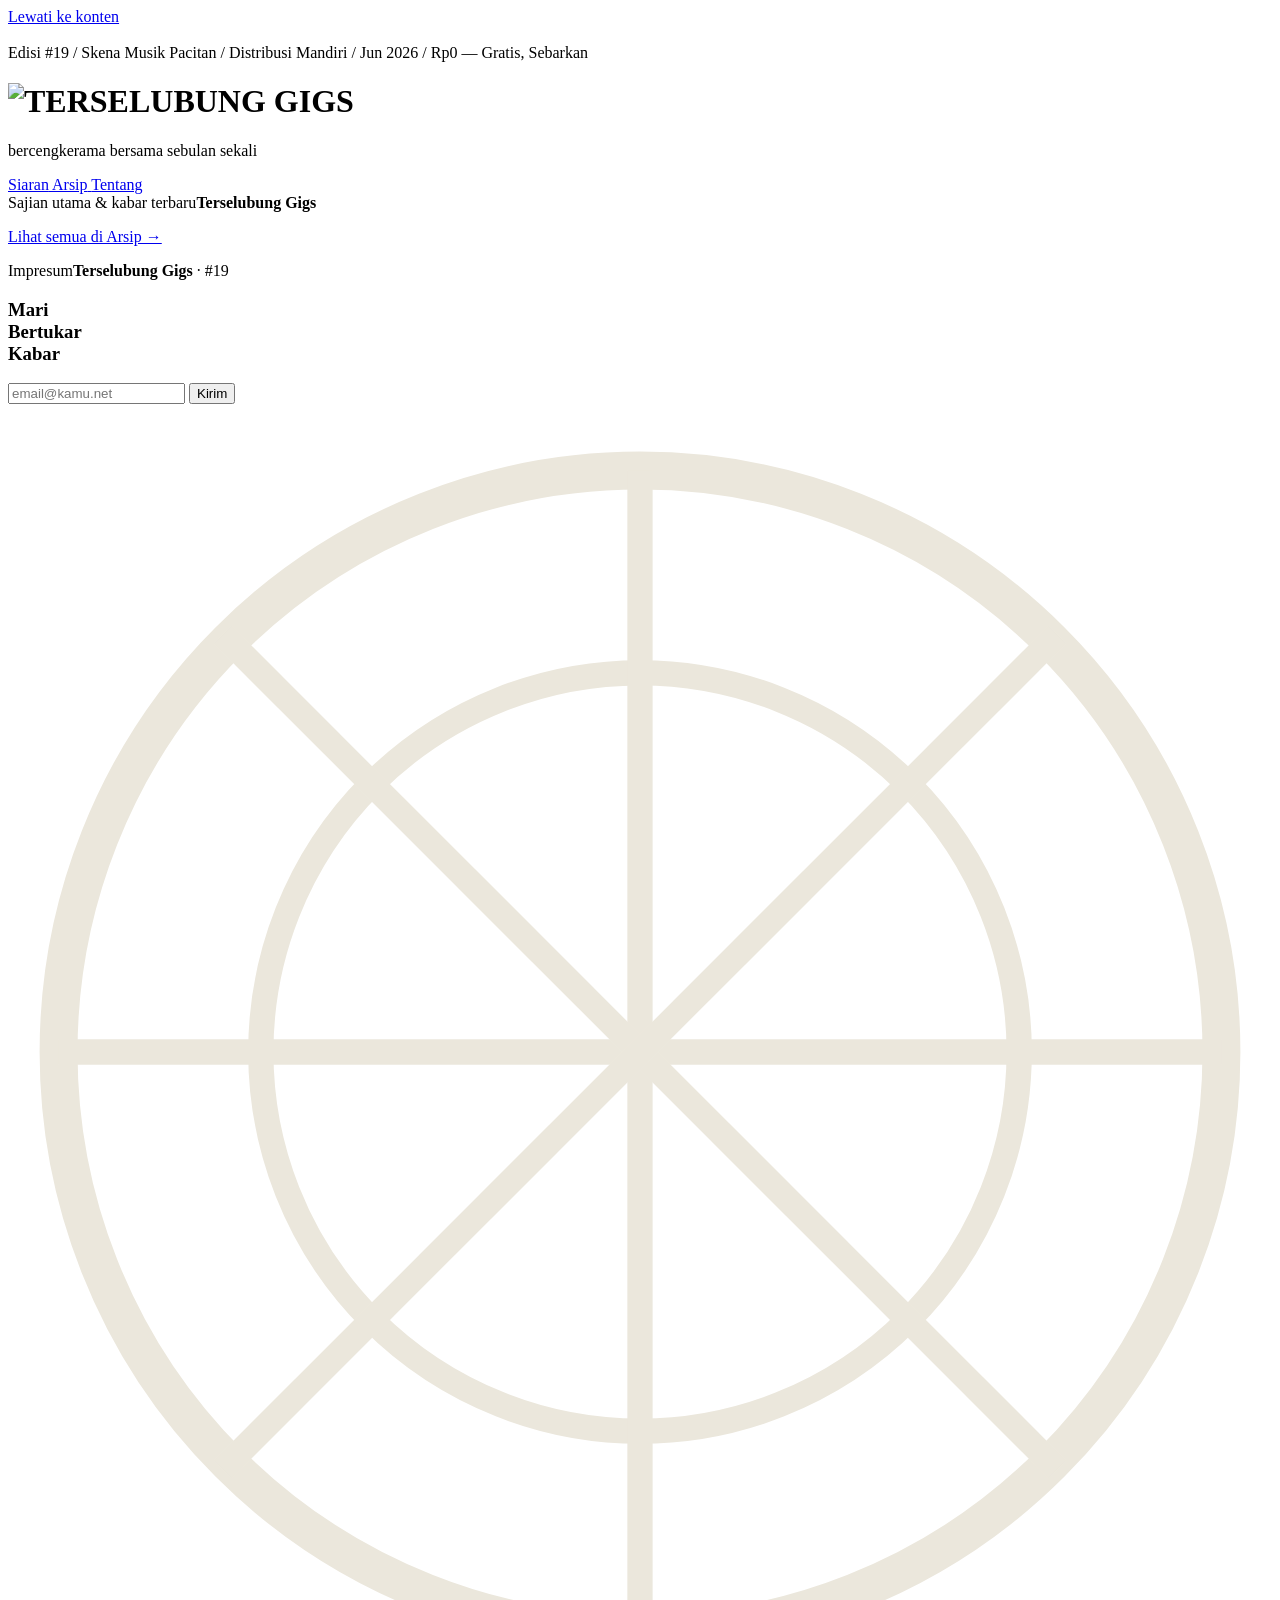
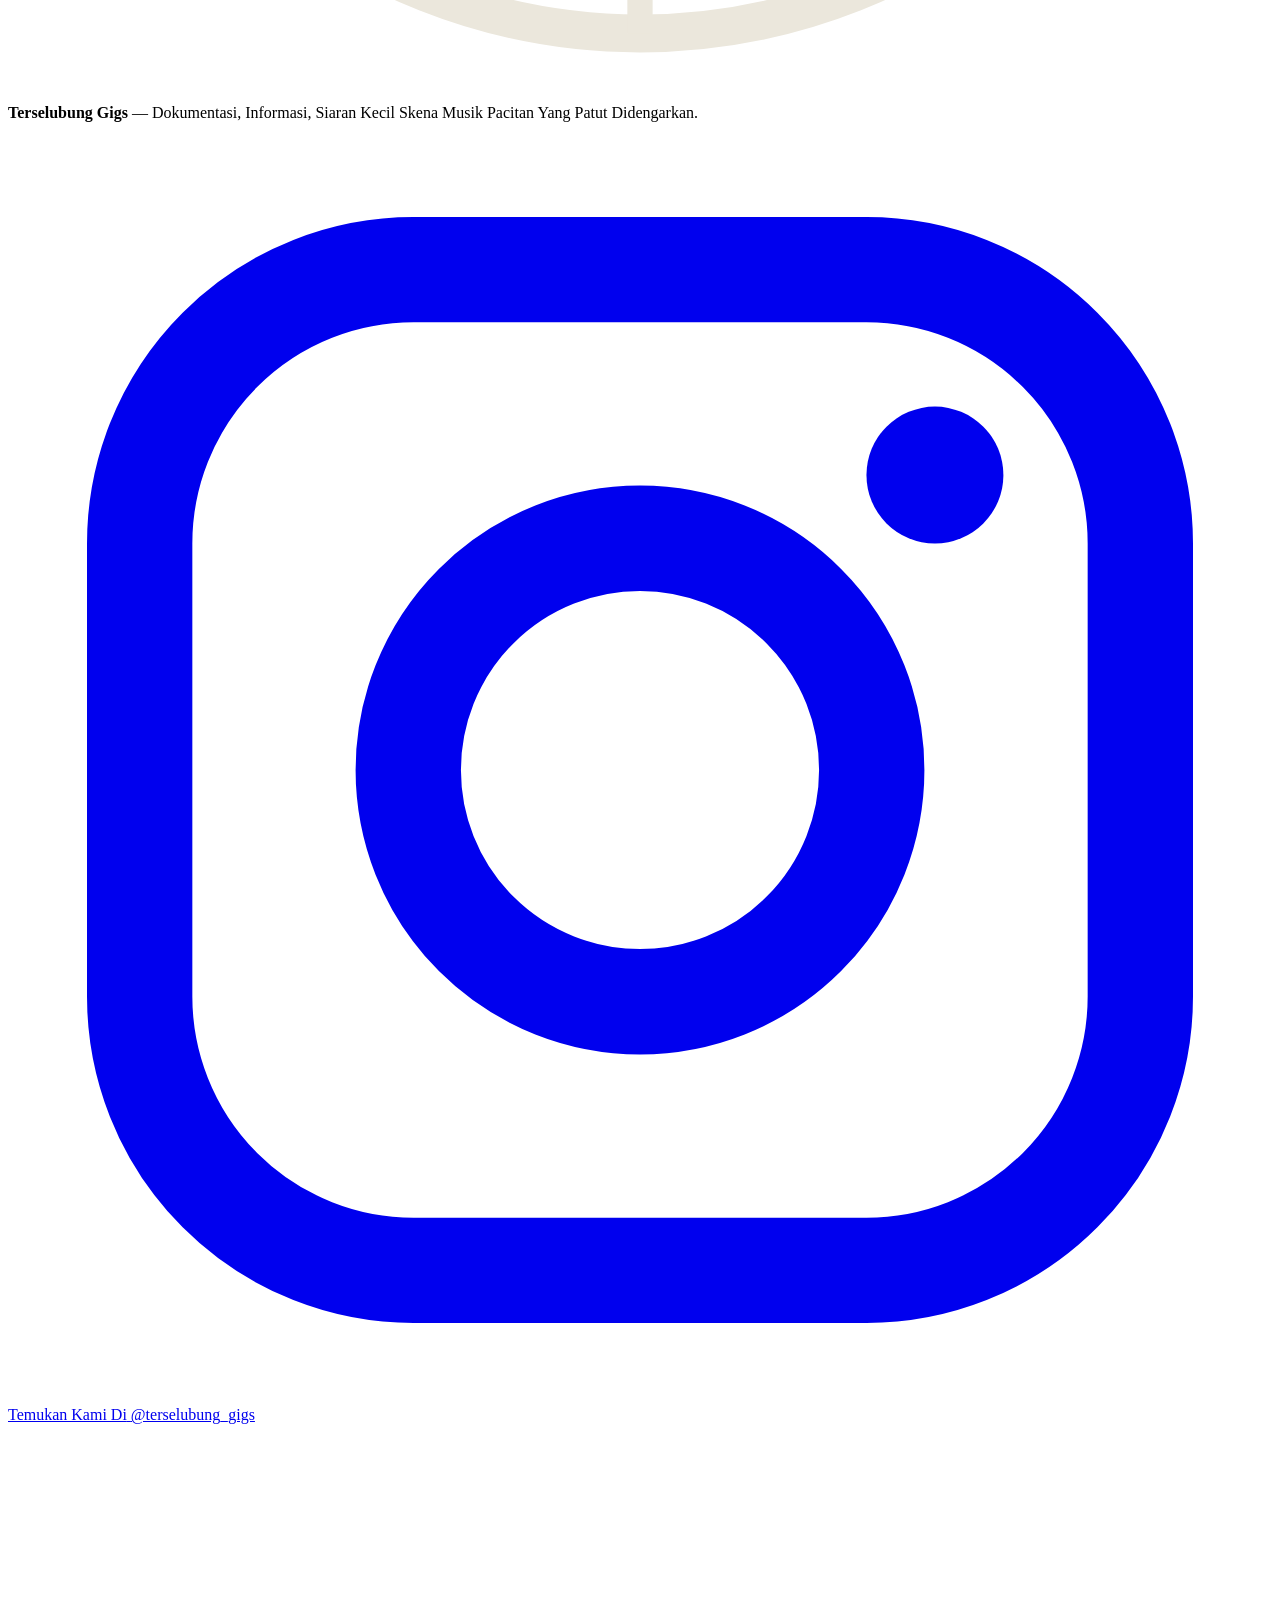
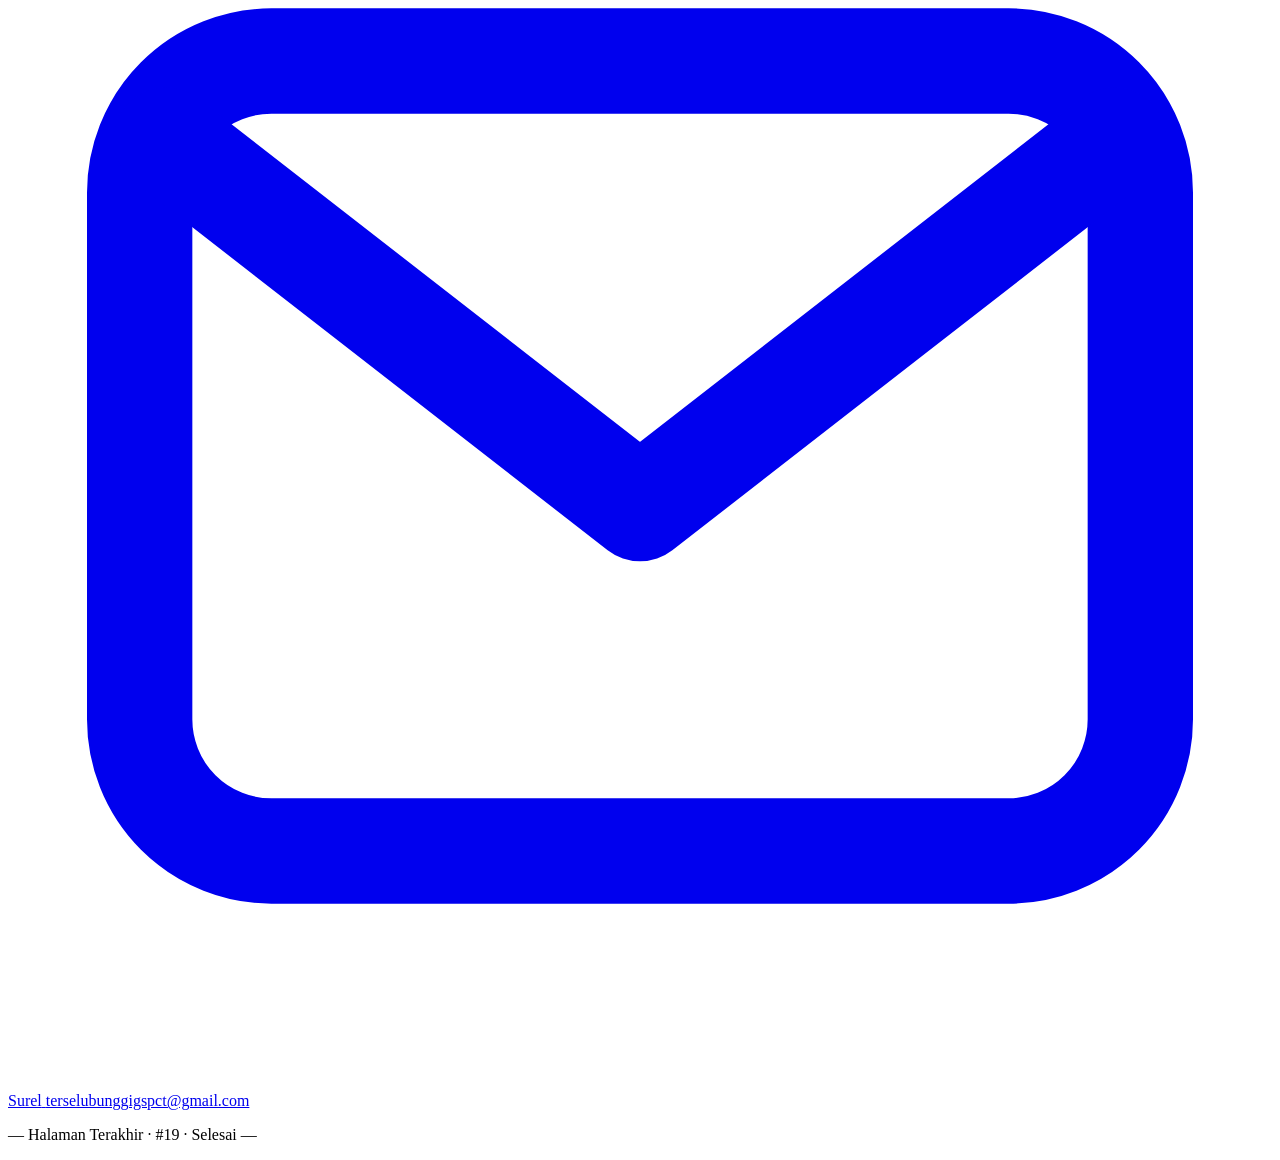
==== commit 7740b849: "Rapikan colophon + kolom "Mari Bertukar Kabar" + siapkan Web3Forms - Judul kolom -> "Mari Bertukar K" ====
--- a/TERSELUBUNG/index.html
+++ b/TERSELUBUNG/index.html
@@ -100,7 +100,7 @@
       <!-- subscription card -->
       <section class="subscribe" aria-labelledby="sub-title">
         <div class="subscribe__copy">
-          <h3 id="sub-title">Mari terhubung<br />Tanpa panggung<br />Lewat karya<br />Bukan nama</h3>
+          <h3 id="sub-title">Mari<br />Bertukar<br />Kabar</h3>
         </div>
         <form class="subscribe__form" id="subscribe-form" novalidate>
           <input class="subscribe__input" id="subscribe-email" type="email" name="email" placeholder="email@kamu.net" aria-label="Alamat email" required />
@@ -124,6 +124,7 @@
         <p class="colophon__credits">
           <b>Terselubung Gigs</b> — Dokumentasi, Informasi, Siaran Kecil Skena Musik Pacitan Yang Patut Didengarkan.
         </p>
+        <div class="colophon__contacts">
         <a class="colophon__ig" href="https://www.instagram.com/terselubung_gigs" target="_blank" rel="noopener" aria-label="Instagram Terselubung Gigs">
           <span class="colophon__ig-thumb" aria-hidden="true">
             <svg viewBox="0 0 24 24" fill="none" stroke="currentColor" stroke-width="2" stroke-linecap="round">
@@ -149,14 +150,6 @@
             <span class="handle">terselubunggigspct@gmail.com</span>
           </span>
         </a>
-        <div class="colophon__globe" aria-hidden="true">
-          <svg viewBox="0 0 100 100">
-            <circle cx="50" cy="50" r="44" fill="none" stroke="#ebe7dc" stroke-width="3"/>
-            <ellipse cx="50" cy="50" rx="20" ry="44" fill="none" stroke="#ebe7dc" stroke-width="2"/>
-            <ellipse cx="50" cy="50" rx="44" ry="20" fill="none" stroke="#ebe7dc" stroke-width="2"/>
-            <line x1="6" y1="50" x2="94" y2="50" stroke="#ebe7dc" stroke-width="2"/>
-            <line x1="50" y1="6" x2="50" y2="94" stroke="#ebe7dc" stroke-width="2"/>
-          </svg>
         </div>
       </section>
 
